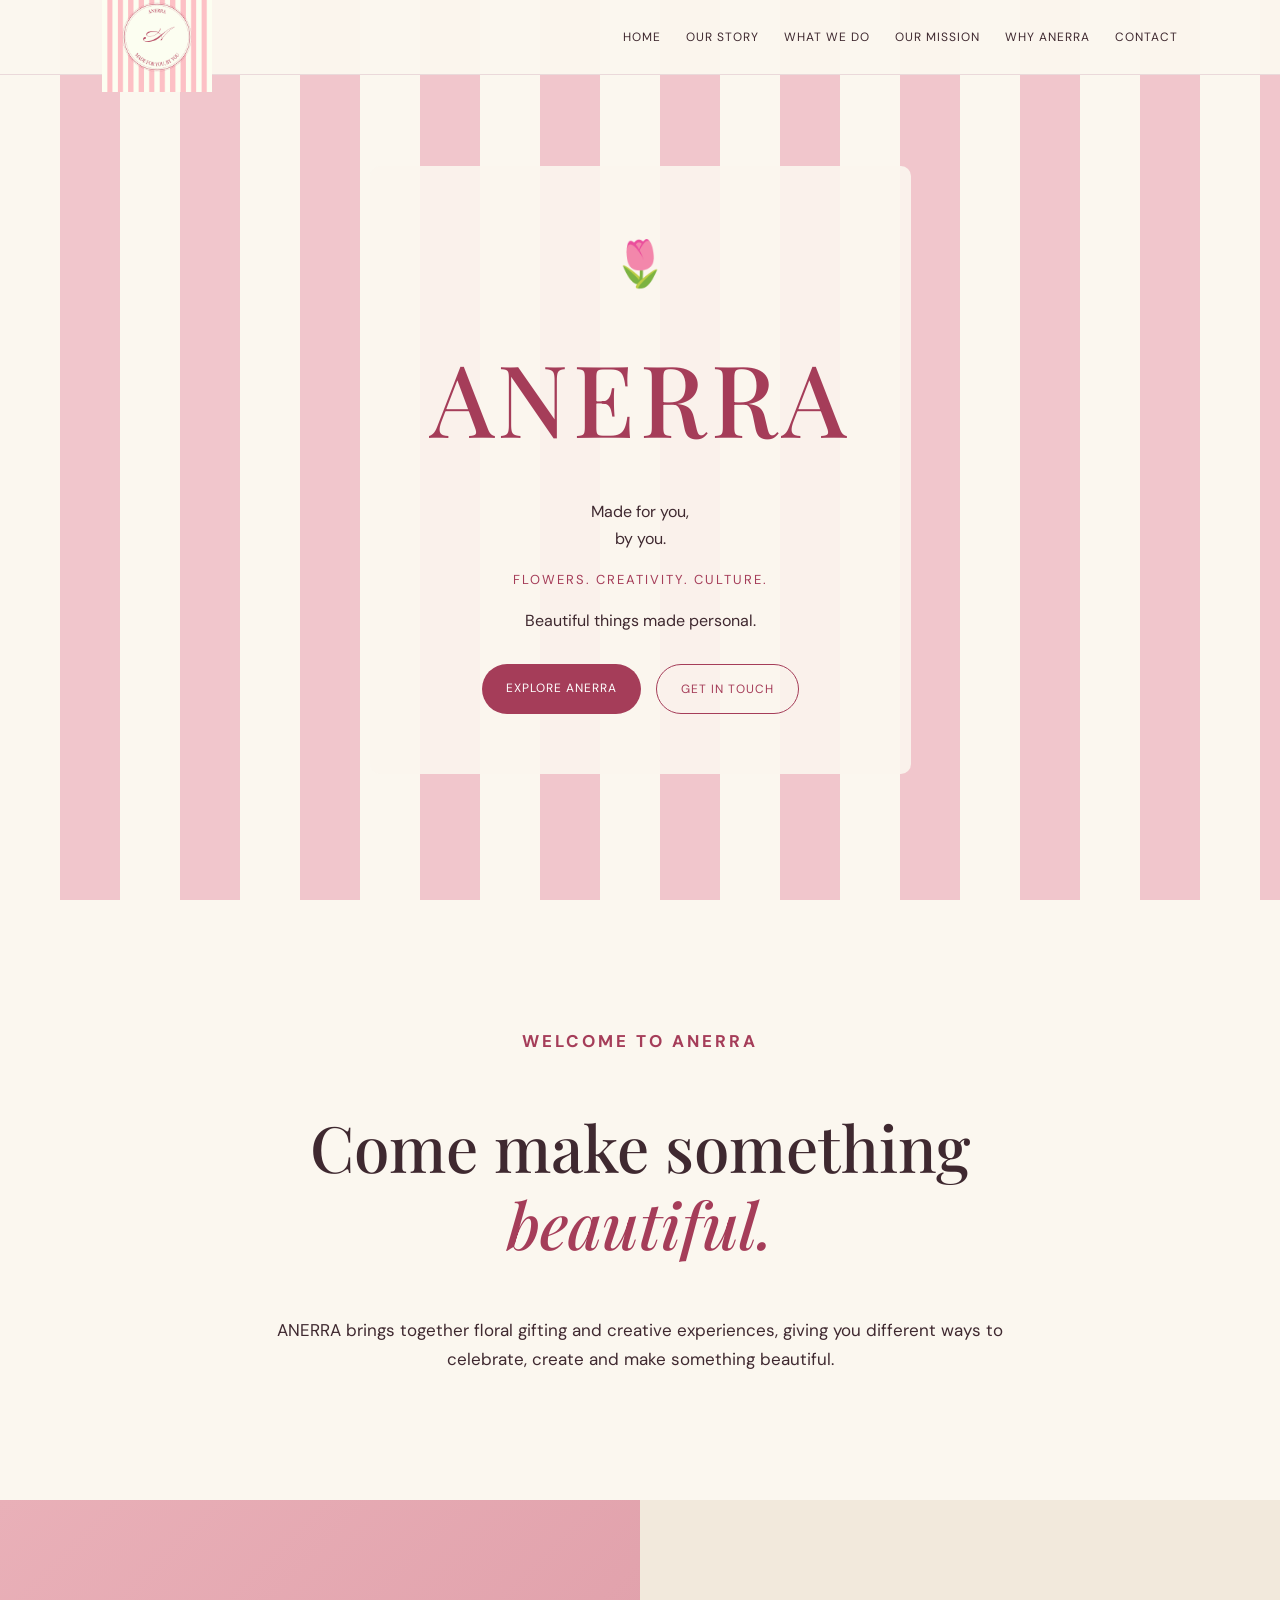
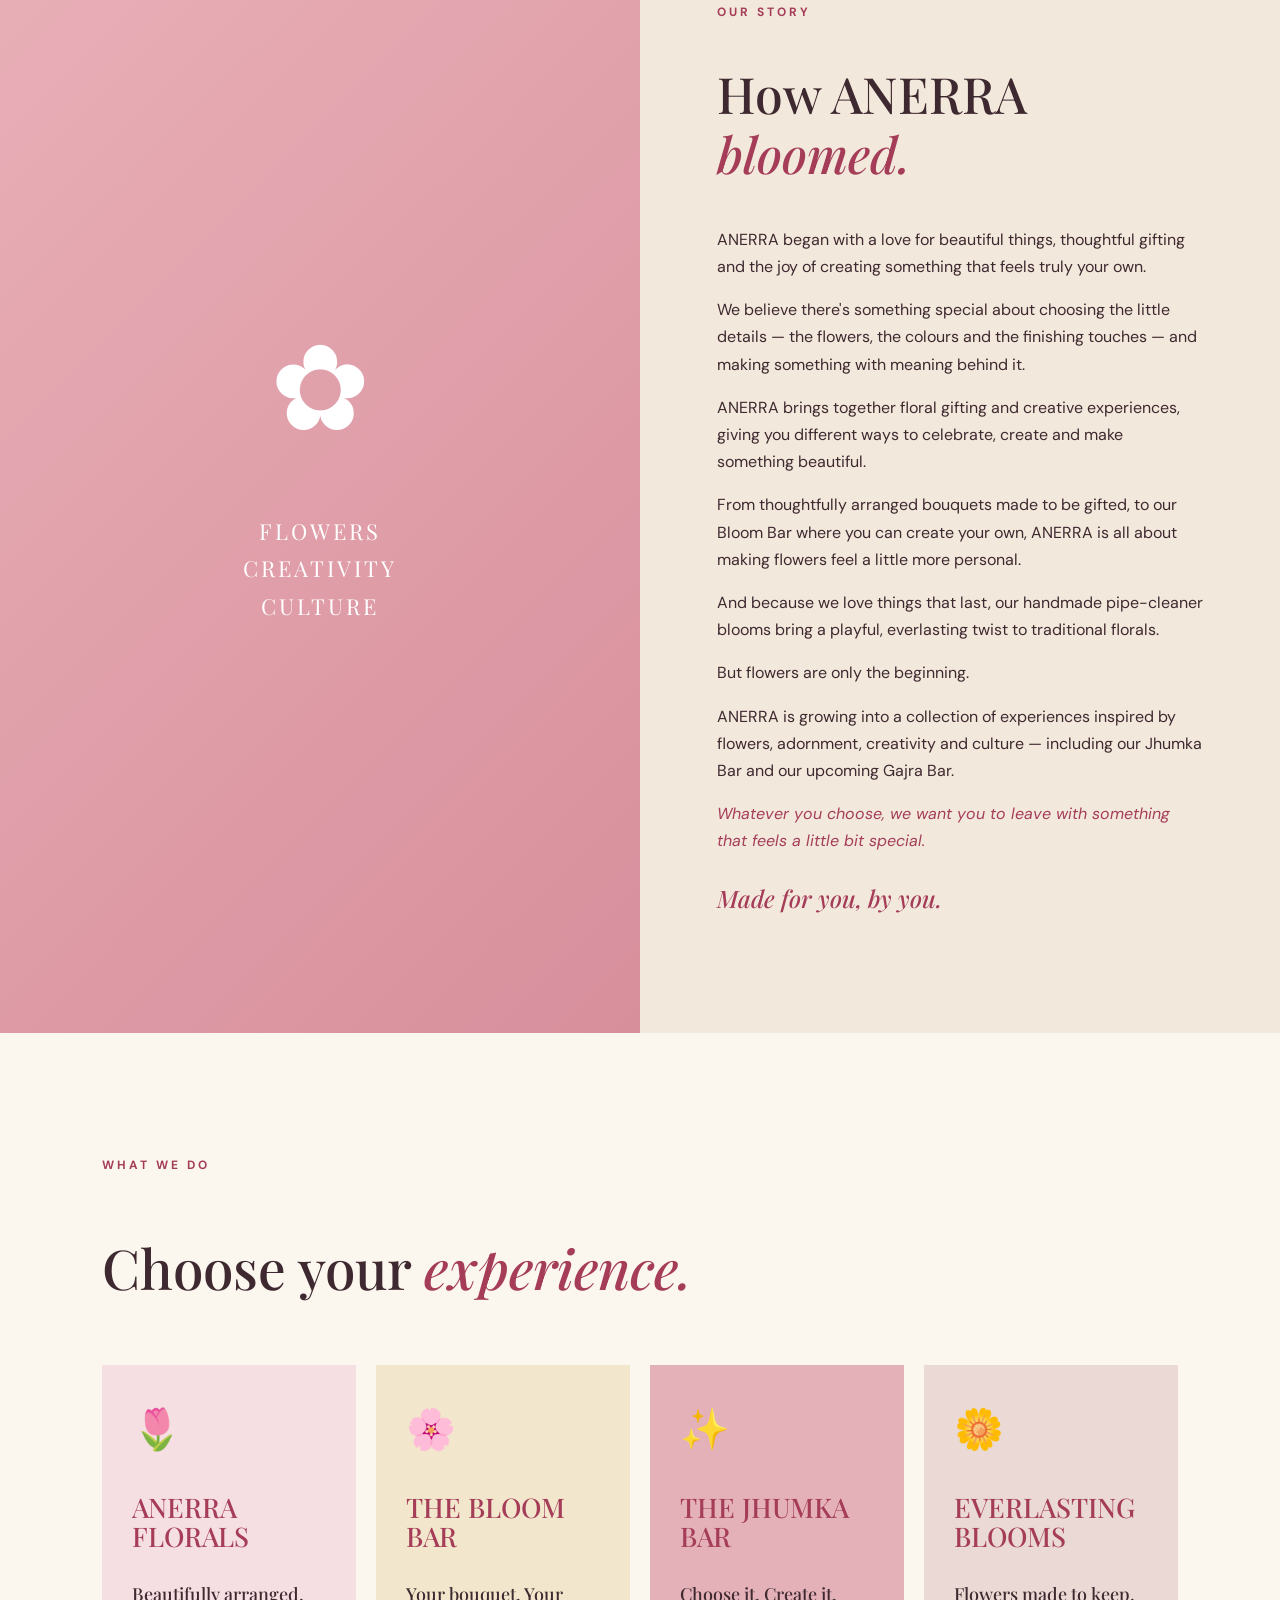
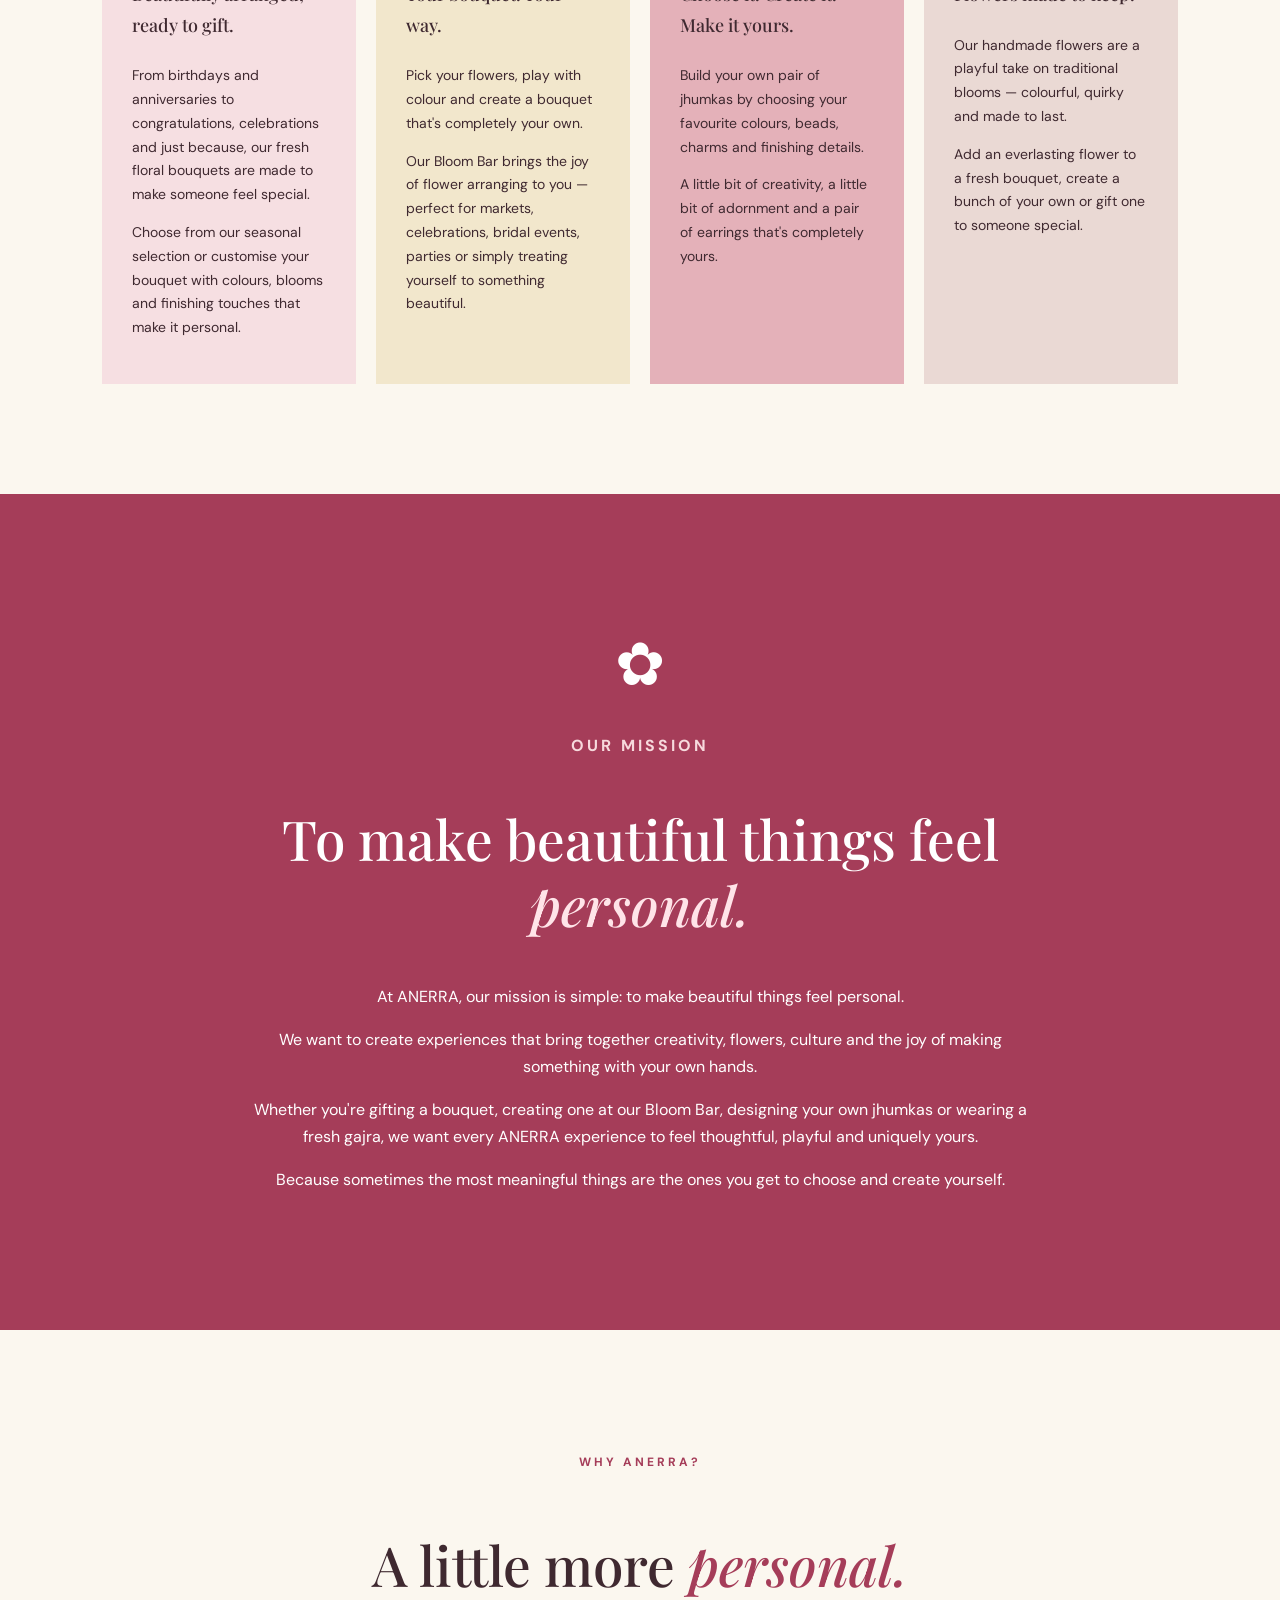
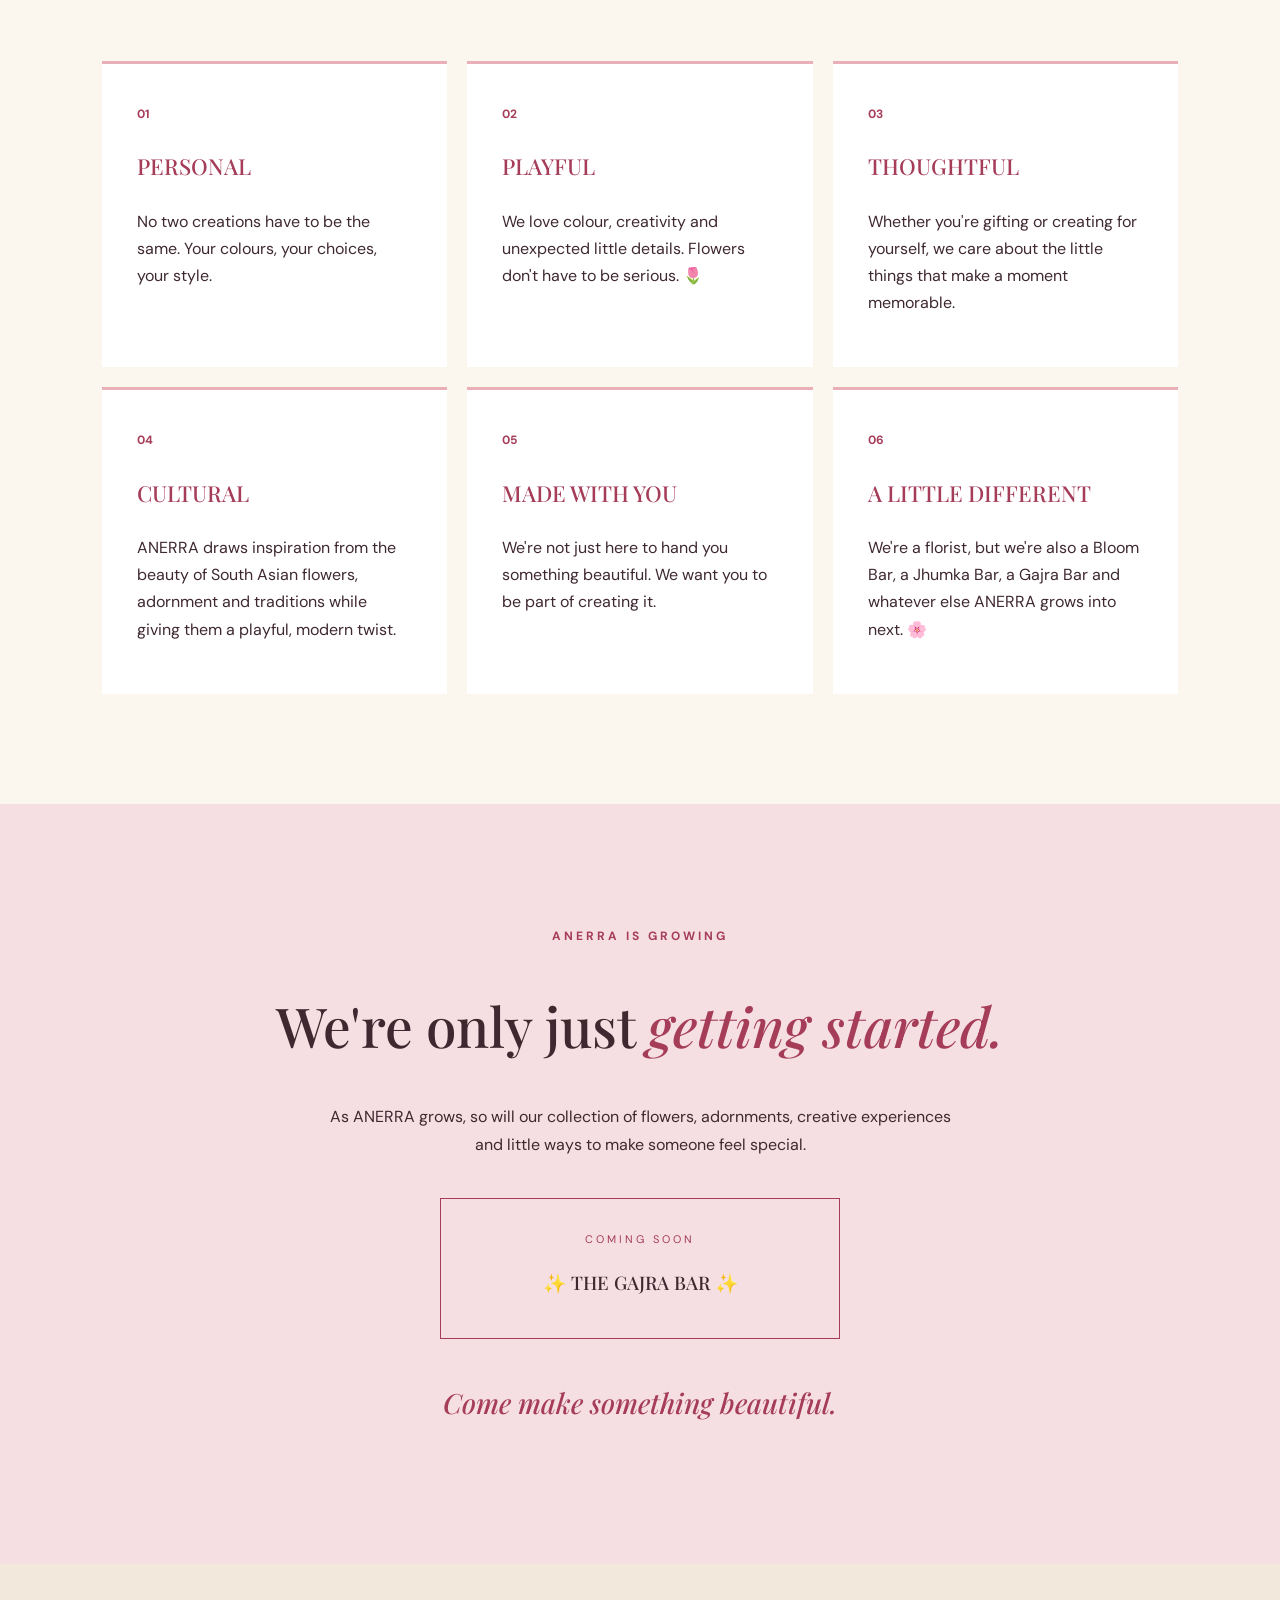
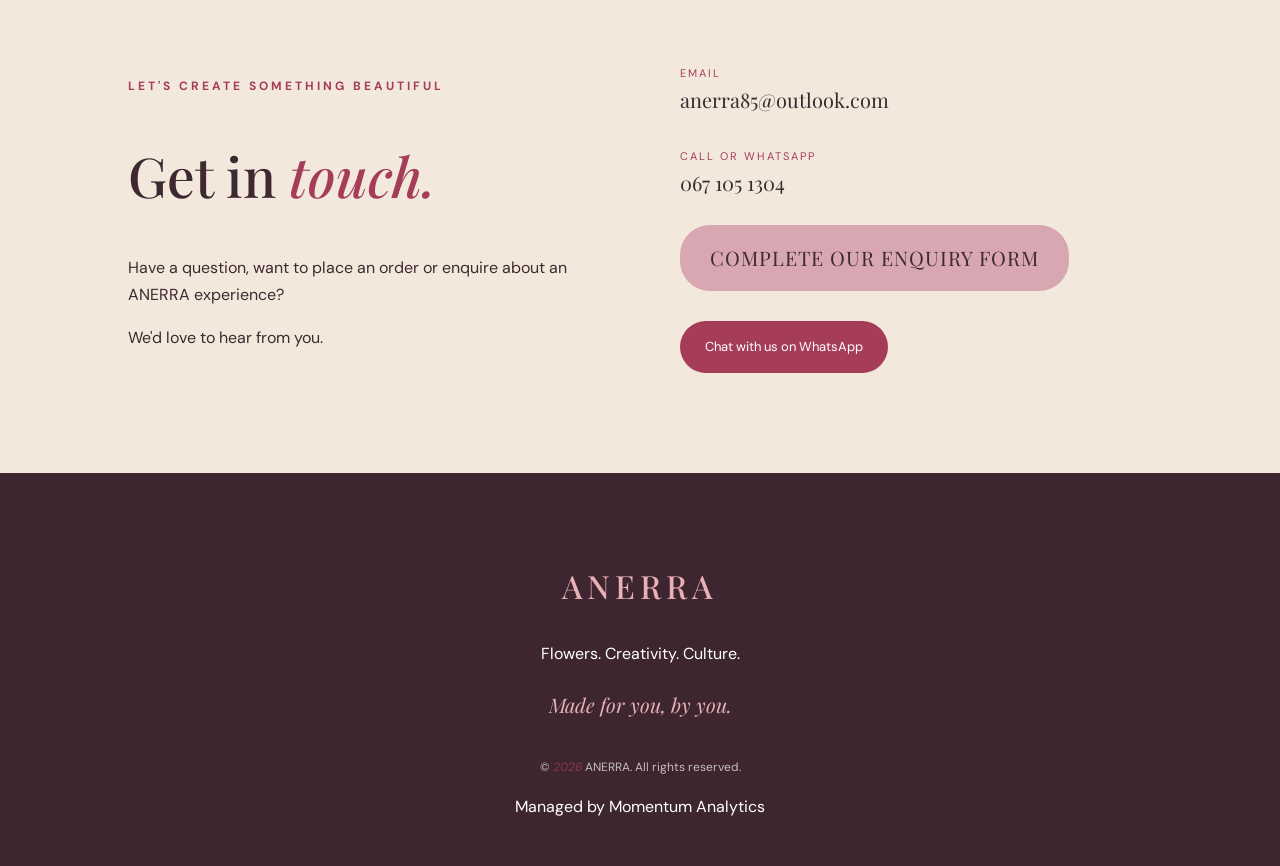
==== index.html @ 5280eb0b "Update contact numbers in index.html" ====
<!DOCTYPE html>
<html lang="en">
<head>
    
    <meta charset="UTF-8">
    <meta name="viewport" content="width=device-width, initial-scale=1.0">

    <meta name="description" content="ANERRA offers beautiful flowers, floral gifting, custom gifts and creative experiences. Made for you, by you.">

    <meta name="keywords" content="ANERRA, flowers, floral gifts, flower gifting, custom gifts, creative gifts, flowers South Africa">

    <meta name="author" content="ANERRA">

    <title>ANERRA | Flowers, Gifting & Beautiful Experiences</title>

    <meta property="og:title" content="ANERRA | Made for you, by you">
    <meta property="og:description" content="Flowers. Creativity. Culture. Beautiful things made personal.">
    <meta property="og:image" content="https://www.anerra.co.za/anerra-logo.jpg">
    <meta property="og:url" content="https://www.anerra.co.za">
    <meta property="og:type" content="website">
<link rel="canonical" href="https://www.anerra.co.za/">
    <link rel="stylesheet" href="style.css">
    
</head>

<body>

    <!-- NAVIGATION -->
    <header>
        <div class="logo">
    <img src="anerra-logo.jpg" alt="ANERRA Logo">
</div>

        <nav id="navMenu">
            <a href="#home">Home</a>
            <a href="#story">Our Story</a>
            <a href="#services">What We Do</a>
            <a href="#mission">Our Mission</a>
            <a href="#why">Why ANERRA</a>
            <a href="#contact">Contact</a>
        </nav>

        <button class="menu-button" onclick="toggleMenu()">☰</button>
    </header>


    <!-- HERO SECTION -->
    <section id="home" class="hero">

        <div class="hero-content">

            <div class="flower-icon">🌷</div>

            <h1>ANERRA</h1>
            <p>Made for you,<br>by you.</p>
            

            <p class="hero-text">
                Flowers. Creativity. Culture.
            </p>

            <p>
                Beautiful things made personal.
            </p>

            <div class="hero-buttons">
                <a href="#services" class="btn primary">
                    Explore ANERRA
                </a>

                <a href="#contact" class="btn secondary">
                    Get in Touch
                </a>
            </div>

        </div>

    </section>


    <!-- INTRO -->
    <section class="intro">

        <p class="section-title">
            WELCOME TO ANERRA
        </p>

        <h2>
            Come make something
            <span>beautiful.</span>
        </h2>

        <p>
            ANERRA brings together floral gifting and creative
            experiences, giving you different ways to celebrate,
            create and make something beautiful.
        </p>

    </section>


    <!-- OUR STORY -->
    <section id="story" class="story">

        <div class="story-left">

            <div class="big-flower">✿</div>

            <p>
                FLOWERS<br>
                CREATIVITY<br>
                CULTURE
            </p>

        </div>


        <div class="story-right">

            <p class="section-title">
                OUR STORY
            </p>

            <h2>
                How ANERRA
                <span>bloomed.</span>
            </h2>

            <p>
                ANERRA began with a love for beautiful things,
                thoughtful gifting and the joy of creating something
                that feels truly your own.
            </p>

            <p>
                We believe there's something special about choosing
                the little details — the flowers, the colours and
                the finishing touches — and making something with
                meaning behind it.
            </p>

            <p>
                ANERRA brings together floral gifting and creative
                experiences, giving you different ways to celebrate,
                create and make something beautiful.
            </p>

            <p>
                From thoughtfully arranged bouquets made to be gifted,
                to our Bloom Bar where you can create your own,
                ANERRA is all about making flowers feel a little
                more personal.
            </p>

            <p>
                And because we love things that last, our handmade
                pipe-cleaner blooms bring a playful, everlasting
                twist to traditional florals.
            </p>

            <p>
                But flowers are only the beginning.
            </p>

            <p>
                ANERRA is growing into a collection of experiences
                inspired by flowers, adornment, creativity and culture
                — including our Jhumka Bar and our upcoming Gajra Bar.
            </p>

            <p class="highlight">
                Whatever you choose, we want you to leave with
                something that feels a little bit special.
            </p>

            <h3>
                Made for you, by you.
            </h3>

        </div>

    </section>


    <!-- WHAT WE DO -->
    <section id="services" class="services">

        <p class="section-title">
            WHAT WE DO
        </p>

        <h2>
            Choose your
            <span>experience.</span>
        </h2>


        <div class="service-grid">


            <!-- ANERRA FLORALS -->
            <div class="service-card">

                <div class="service-icon">🌷</div>

                <h3>ANERRA FLORALS</h3>

                <h4>
                    Beautifully arranged,
                    ready to gift.
                </h4>

                <p>
                    From birthdays and anniversaries to congratulations,
                    celebrations and just because, our fresh floral
                    bouquets are made to make someone feel special.
                </p>

                <p>
                    Choose from our seasonal selection or customise
                    your bouquet with colours, blooms and finishing
                    touches that make it personal.
                </p>

            </div>


            <!-- BLOOM BAR -->
            <div class="service-card">

                <div class="service-icon">🌸</div>

                <h3>THE BLOOM BAR</h3>

                <h4>
                    Your bouquet.
                    Your way.
                </h4>

                <p>
                    Pick your flowers, play with colour and create
                    a bouquet that's completely your own.
                </p>

                <p>
                    Our Bloom Bar brings the joy of flower arranging
                    to you — perfect for markets, celebrations,
                    bridal events, parties or simply treating yourself
                    to something beautiful.
                </p>

            </div>


            <!-- JHUMKA BAR -->
            <div class="service-card">

                <div class="service-icon">✨</div>

                <h3>THE JHUMKA BAR</h3>

                <h4>
                    Choose it.
                    Create it.
                    Make it yours.
                </h4>

                <p>
                    Build your own pair of jhumkas by choosing your
                    favourite colours, beads, charms and finishing
                    details.
                </p>

                <p>
                    A little bit of creativity, a little bit of
                    adornment and a pair of earrings that's
                    completely yours.
                </p>

            </div>


            <!-- EVERLASTING BLOOMS -->
            <div class="service-card">

                <div class="service-icon">🌼</div>

                <h3>EVERLASTING BLOOMS</h3>

                <h4>
                    Flowers made to keep.
                </h4>

                <p>
                    Our handmade flowers are a playful take on
                    traditional blooms — colourful, quirky and
                    made to last.
                </p>

                <p>
                    Add an everlasting flower to a fresh bouquet,
                    create a bunch of your own or gift one to
                    someone special.
                </p>

            </div>

        </div>

    </section>


    <!-- MISSION -->
    <section id="mission" class="mission">

        <div class="mission-content">

            <div class="mission-flower">✿</div>

            <p class="section-title light">
                OUR MISSION
            </p>

            <h2>
                To make beautiful things
                feel <span>personal.</span>
            </h2>

            <p>
                At ANERRA, our mission is simple:
                to make beautiful things feel personal.
            </p>

            <p>
                We want to create experiences that bring together
                creativity, flowers, culture and the joy of making
                something with your own hands.
            </p>

            <p>
                Whether you're gifting a bouquet, creating one at
                our Bloom Bar, designing your own jhumkas or wearing
                a fresh gajra, we want every ANERRA experience to
                feel thoughtful, playful and uniquely yours.
            </p>

            <p>
                Because sometimes the most meaningful things are the
                ones you get to choose and create yourself.
            </p>

        </div>

    </section>


    <!-- WHY ANERRA -->
    <section id="why" class="why">

        <p class="section-title">
            WHY ANERRA?
        </p>

        <h2>
            A little more
            <span>personal.</span>
        </h2>


        <div class="why-grid">


            <div class="why-card">

                <span>01</span>

                <h3>PERSONAL</h3>

                <p>
                    No two creations have to be the same.
                    Your colours, your choices, your style.
                </p>

            </div>


            <div class="why-card">

                <span>02</span>

                <h3>PLAYFUL</h3>

                <p>
                    We love colour, creativity and unexpected
                    little details. Flowers don't have to
                    be serious. 🌷
                </p>

            </div>


            <div class="why-card">

                <span>03</span>

                <h3>THOUGHTFUL</h3>

                <p>
                    Whether you're gifting or creating for yourself,
                    we care about the little things that make a
                    moment memorable.
                </p>

            </div>


            <div class="why-card">

                <span>04</span>

                <h3>CULTURAL</h3>

                <p>
                    ANERRA draws inspiration from the beauty of
                    South Asian flowers, adornment and traditions
                    while giving them a playful, modern twist.
                </p>

            </div>


            <div class="why-card">

                <span>05</span>

                <h3>MADE WITH YOU</h3>

                <p>
                    We're not just here to hand you something
                    beautiful. We want you to be part of creating it.
                </p>

            </div>


            <div class="why-card">

                <span>06</span>

                <h3>A LITTLE DIFFERENT</h3>

                <p>
                    We're a florist, but we're also a Bloom Bar,
                    a Jhumka Bar, a Gajra Bar and whatever else
                    ANERRA grows into next. 🌸
                </p>

            </div>

        </div>

    </section>


    <!-- ANERRA IS GROWING -->
    <section class="growing">

        <p class="section-title">
            ANERRA IS GROWING
        </p>

        <h2>
            We're only just
            <span>getting started.</span>
        </h2>

        <p>
            As ANERRA grows, so will our collection of flowers,
            adornments, creative experiences and little ways to
            make someone feel special.
        </p>

        <div class="coming-soon">

            <p>COMING SOON</p>

            <h3>
                ✨ THE GAJRA BAR ✨
            </h3>

        </div>

        <h3 class="make-beautiful">
            Come make something beautiful.
        </h3>

    </section>


    <!-- CONTACT -->
    <section id="contact" class="contact">

        <div class="contact-left">

            <p class="section-title">
                LET'S CREATE SOMETHING BEAUTIFUL
            </p>

            <h2>
                Get in
                <span>touch.</span>
            </h2>

            <p>
                Have a question, want to place an order or enquire
                about an ANERRA experience?
            </p>

            <p>
                We'd love to hear from you.
            </p>

        </div>


        <div class="contact-right">

            <div class="contact-item">

                <small>EMAIL</small>

                <a href="mailto:anerra85@outlook.com">
                    anerra85@outlook.com
                </a>

            </div>


            <div class="contact-item">

                <small>CALL OR WHATSAPP</small>

                <a href="tel:+27671051304">
                    067 105 1304
                </a>
<div class="contact-form">
    <a 
    href="https://forms.cloud.microsoft/Pages/ResponsePage.aspx?id=DQSIkWdsW0yxEjajBLZtrQAAAAAAAAAAAAMAAbWngcNUODVRSzFQTEZISlQ4MjRUTUg4UUhLSzVNRi4u"
    class="form-btn"
    target="_blank">
    COMPLETE OUR ENQUIRY FORM
</a>
</div>
            </div>


            <a
                href="https://wa.me/27671051304?text=Hello%20ANERRA%2C%20I%20would%20like%20to%20enquire."
                class="whatsapp-btn"
                target="_blank">

                Chat with us on WhatsApp

            </a>

        </div>

    </section>


    <!-- FOOTER -->
    <footer>

        <h2>ANERRA</h2>

        <p>
            Flowers. Creativity. Culture.
        </p>

        <p class="footer-slogan">
            Made for you, by you.
        </p>

        <p class="copyright">
            © <span id="year"></span> ANERRA.
            All rights reserved.
        </p>
        <p class="managed-by">Managed by Momentum Analytics</p>

    </footer>


    <script src="script.js"></script>

</body>
</html>
---- style.css ----
@import url('https://fonts.googleapis.com/css2?family=DM+Sans:wght@400;500;600&family=Playfair+Display:ital,wght@0,500;0,600;1,500;1,600&display=swap');


/* =========================
   COLOURS
========================= */

:root {
    --cream: #fbf7ef;
    --cream-dark: #f2e9dc;
    --pink: #e9b0b8;
    --pink-light: #f6dfe2;
    --rose: #a53d59;
    --rose-dark: #76263d;
    --text: #3f2930;
    --white: #ffffff;
}


/* =========================
   GENERAL
========================= */

* {
    box-sizing: border-box;
}

html {
    scroll-behavior: smooth;
}

body {
    margin: 0;
    font-family: "DM Sans", sans-serif;
    background: var(--cream);
    color: var(--text);
    line-height: 1.7;
}

h1,
h2,
h3,
h4 {
    font-family: "Playfair Display", serif;
    font-weight: 500;
}

span {
    color: var(--rose);
    font-style: italic;
}

.section-title {
    color: var(--rose);
    font-size: 12px;
    font-weight: bold;
    letter-spacing: 3px;
}

.light {
    color: #f7dadd;
}


/* =========================
   HEADER
========================= */

header {
    position: fixed;
    top: 0;
    width: 100%;
    height: 75px;

    background: rgba(251, 247, 239, 0.96);

    display: flex;
    align-items: center;
    justify-content: space-between;

    padding: 0 8%;

    z-index: 1000;

    border-bottom: 1px solid #ead9da;
}

.logo {
    font-family: "Playfair Display", serif;

    font-size: 24px;

    letter-spacing: 4px;

    color: var(--rose);
}

nav {
    display: flex;
    gap: 25px;
}

nav a {
    text-decoration: none;

    color: var(--text);

    font-size: 12px;

    text-transform: uppercase;

    letter-spacing: 1px;
}

nav a:hover {
    color: var(--rose);
}

.menu-button {
    display: none;

    background: none;

    border: none;

    font-size: 26px;

    color: var(--rose);

    cursor: pointer;
}


/* =========================
   HERO
========================= */

.hero {

    min-height: 100vh;

    display: flex;

    align-items: center;

    justify-content: center;

    text-align: center;

    padding: 120px 20px 80px;

    background:

    repeating-linear-gradient(
        90deg,
        #fbf7ef 0px,
        #fbf7ef 60px,
        #f1c6cc 60px,
        #f1c6cc 120px
    );
}

.hero-content {

    background: rgba(251, 247, 239, 0.9);

    padding: 60px;

    max-width: 750px;

    border-radius: 10px;
}

.flower-icon {
    font-size: 45px;
}

.hero h1 {

    font-size: clamp(50px, 8vw, 100px);

    margin: 10px 0;

    letter-spacing: 5px;

    color: var(--rose);
}

.hero h2 {

    font-size: clamp(35px, 5vw, 65px);

    margin: 10px 0;
}

.hero-text {

    color: var(--rose);

    letter-spacing: 2px;

    font-size: 13px;

    text-transform: uppercase;
}

.hero-buttons {

    margin-top: 30px;

    display: flex;

    gap: 15px;

    justify-content: center;

    flex-wrap: wrap;
}


/* =========================
   BUTTONS
========================= */

.btn {

    padding: 14px 24px;

    border-radius: 30px;

    text-decoration: none;

    font-size: 12px;

    text-transform: uppercase;

    letter-spacing: 1px;

    transition: 0.3s;
}

.primary {

    background: var(--rose);

    color: white;
}

.primary:hover {

    background: var(--rose-dark);

    transform: translateY(-3px);
}

.secondary {

    border: 1px solid var(--rose);

    color: var(--rose);
}


/* =========================
   INTRO
========================= */

.intro {

    max-width: 850px;

    margin: auto;

    padding: 110px 25px;

    text-align: center;
}

.intro h2 {

    font-size: clamp(35px, 5vw, 65px);

    line-height: 1.2;
}

.intro p {

    font-size: 17px;
}


/* =========================
   STORY
========================= */

.story {

    display: grid;

    grid-template-columns: 1fr 1fr;

    background: var(--cream-dark);
}

.story-left {

    background:

    linear-gradient(
        135deg,
        var(--pink),
        #d78f9c
    );

    min-height: 600px;

    display: flex;

    flex-direction: column;

    align-items: center;

    justify-content: center;

    color: white;

    text-align: center;
}

.big-flower {

    font-size: 120px;
}

.story-left p {

    font-family: "Playfair Display";

    font-size: 22px;

    letter-spacing: 3px;
}

.story-right {

    padding: 90px 12%;
}

.story-right h2 {

    font-size: 50px;

    line-height: 1.2;
}

.story-right h3 {

    color: var(--rose);

    font-style: italic;

    font-size: 24px;
}

.highlight {

    font-style: italic;

    color: var(--rose);
}


/* =========================
   SERVICES
========================= */

.services {

    padding: 110px 8%;
}

.services > h2 {

    font-size: 55px;

    margin-bottom: 50px;
}

.service-grid {

    display: grid;

    grid-template-columns: repeat(4, 1fr);

    gap: 20px;
}

.service-card {

    padding: 30px;

    min-height: 430px;

    background: var(--pink-light);

    transition: 0.3s;
}

.service-card:nth-child(2) {

    background: #f2e7cc;
}

.service-card:nth-child(3) {

    background: #e4b1b9;
}

.service-card:nth-child(4) {

    background: #ead9d4;
}

.service-card:hover {

    transform: translateY(-8px);
}

.service-icon {

    font-size: 40px;

    margin-bottom: 30px;
}

.service-card h3 {

    font-size: 27px;

    color: var(--rose);

    line-height: 1.1;
}

.service-card h4 {

    font-size: 18px;
}

.service-card p {

    font-size: 14px;
}


/* =========================
   MISSION
========================= */

.mission {

    background: var(--rose);

    color: white;

    padding: 120px 20px;

    text-align: center;
}

.mission-content {

    max-width: 800px;

    margin: auto;
}

.mission-flower {

    font-size: 60px;
}

.mission h2 {

    font-size: 55px;

    line-height: 1.2;
}

.mission h2 span {

    color: #ffe4e8;
}

.mission p {

    font-size: 16px;
}


/* =========================
   WHY ANERRA
========================= */

.why {

    padding: 110px 8%;

    text-align: center;
}

.why > h2 {

    font-size: 55px;
}

.why-grid {

    margin-top: 50px;

    display: grid;

    grid-template-columns: repeat(3, 1fr);

    gap: 20px;
}

.why-card {

    background: white;

    padding: 35px;

    text-align: left;

    min-height: 230px;

    border-top: 3px solid var(--pink);
}

.why-card span {

    font-size: 12px;

    font-style: normal;

    font-weight: bold;
}

.why-card h3 {

    color: var(--rose);

    font-size: 22px;
}


/* =========================
   GROWING
========================= */

.growing {

    padding: 110px 20px;

    text-align: center;

    background: var(--pink-light);
}

.growing h2 {

    font-size: 55px;

    line-height: 1.2;
}

.growing > p:not(.section-title) {

    max-width: 650px;

    margin: auto;
}

.coming-soon {

    margin: 40px auto;

    padding: 20px;

    max-width: 400px;

    border: 1px solid var(--rose);
}

.coming-soon p {

    color: var(--rose);

    font-size: 11px;

    letter-spacing: 3px;
}

.make-beautiful {

    font-size: 28px;

    color: var(--rose);

    font-style: italic;
}


/* =========================
   CONTACT
========================= */

.contact {

    display: grid;

    grid-template-columns: 1fr 1fr;

    gap: 80px;

    padding: 100px 10%;

    background: var(--cream-dark);
}

.contact h2 {

    font-size: 55px;

    line-height: 1.2;
}

.contact-right {

    display: flex;

    flex-direction: column;

    justify-content: center;

    gap: 30px;
}

.contact-item small {

    display: block;

    color: var(--rose);

    font-size: 11px;

    letter-spacing: 2px;
}

.contact-item a {

    color: var(--text);

    font-family: "Playfair Display";

    font-size: 20px;

    text-decoration: none;
}

.whatsapp-btn {

    display: inline-block;

    width: fit-content;

    background: var(--rose);

    color: white;

    padding: 15px 25px;

    text-decoration: none;

    border-radius: 30px;

    font-size: 13px;
}


/* =========================
   FOOTER
========================= */

footer {

    background: #3e2630;

    color: white;

    text-align: center;

    padding: 60px 20px 30px;
}

footer h2 {

    color: var(--pink);

    letter-spacing: 5px;

    font-size: 32px;
}

.footer-slogan {

    font-family: "Playfair Display";

    font-size: 20px;

    font-style: italic;

    color: var(--pink);
}

.copyright {

    margin-top: 35px;

    font-size: 12px;

    opacity: 0.7;
}


/* =========================
   MOBILE
========================= */

@media (max-width: 900px) {

    .service-grid {

        grid-template-columns: repeat(2, 1fr);
    }

    .why-grid {

        grid-template-columns: repeat(2, 1fr);
    }

    .story {

        grid-template-columns: 1fr;
    }

    .contact {

        grid-template-columns: 1fr;
    }

}


@media (max-width: 650px) {

    header {

        padding: 0 6%;
    }

    .menu-button {

        display: block;
    }

    nav {

        display: none;

        position: absolute;

        top: 75px;

        left: 0;

        width: 100%;

        background: var(--cream);

        flex-direction: column;

        padding: 25px;

        border-bottom: 1px solid var(--pink);
    }

    nav.active {

        display: flex;
    }

    .hero-content {

        padding: 40px 20px;
    }

    .story-right {

        padding: 60px 8%;
    }

    .story-right h2 {

        font-size: 40px;
    }

    .services > h2,
    .why > h2,
    .mission h2,
    .growing h2,
    .contact h2 {

        font-size: 40px;
    }

    .service-grid {

        grid-template-columns: 1fr;
    }

    .why-grid {

        grid-template-columns: 1fr;
    }

}
.logo {
    display: flex;
    align-items: center;
}

.logo img {
    width: 110px;
    height: 110px;
    object-fit: contain;
    display: block;
}

.form-btn {
    display: inline-block;
    background: #D8A7B1;
    color: white;
    padding: 16px 30px;
    border-radius: 30px;
    text-decoration: none;
    font-size: 13px;
    letter-spacing: 1px;
    margin-top: 25px;
    transition: 0.3s;
}

.form-btn:hover {
    opacity: 0.85;
    transform: translateY(-2px);
}
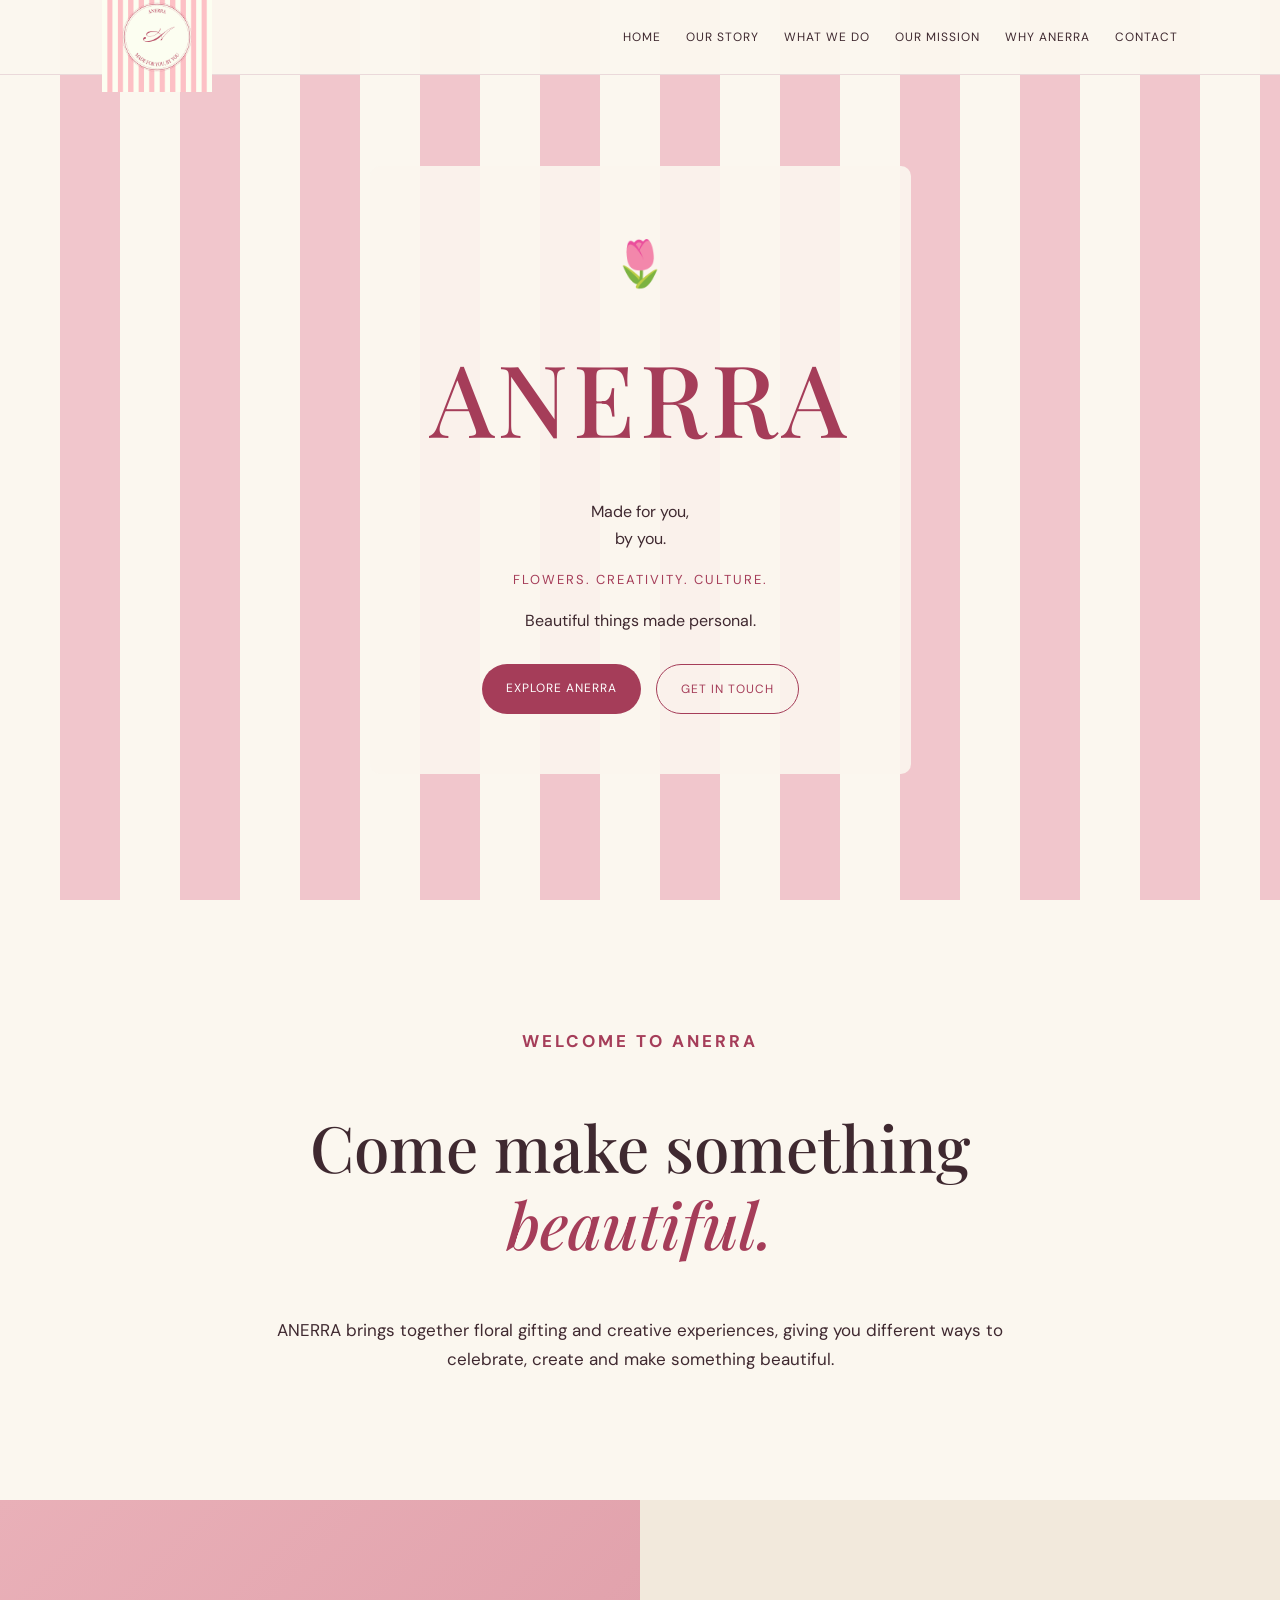
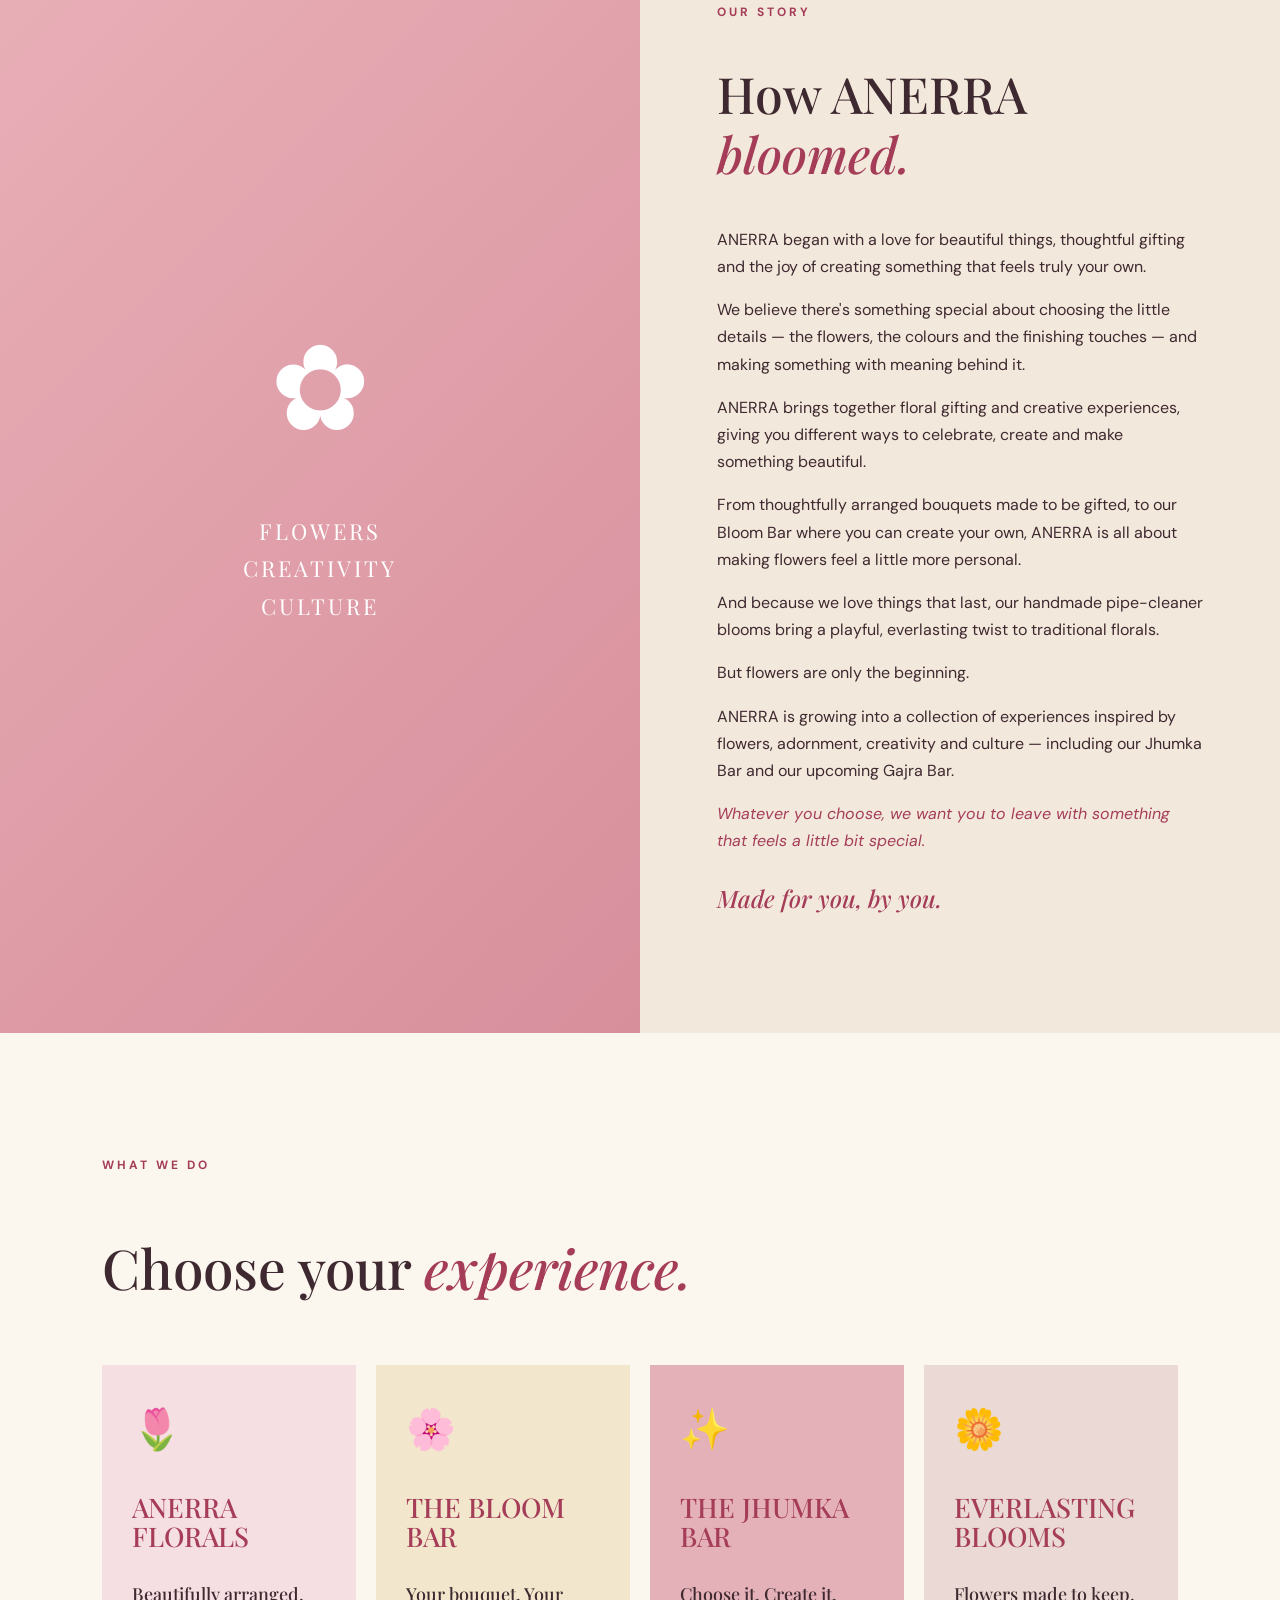
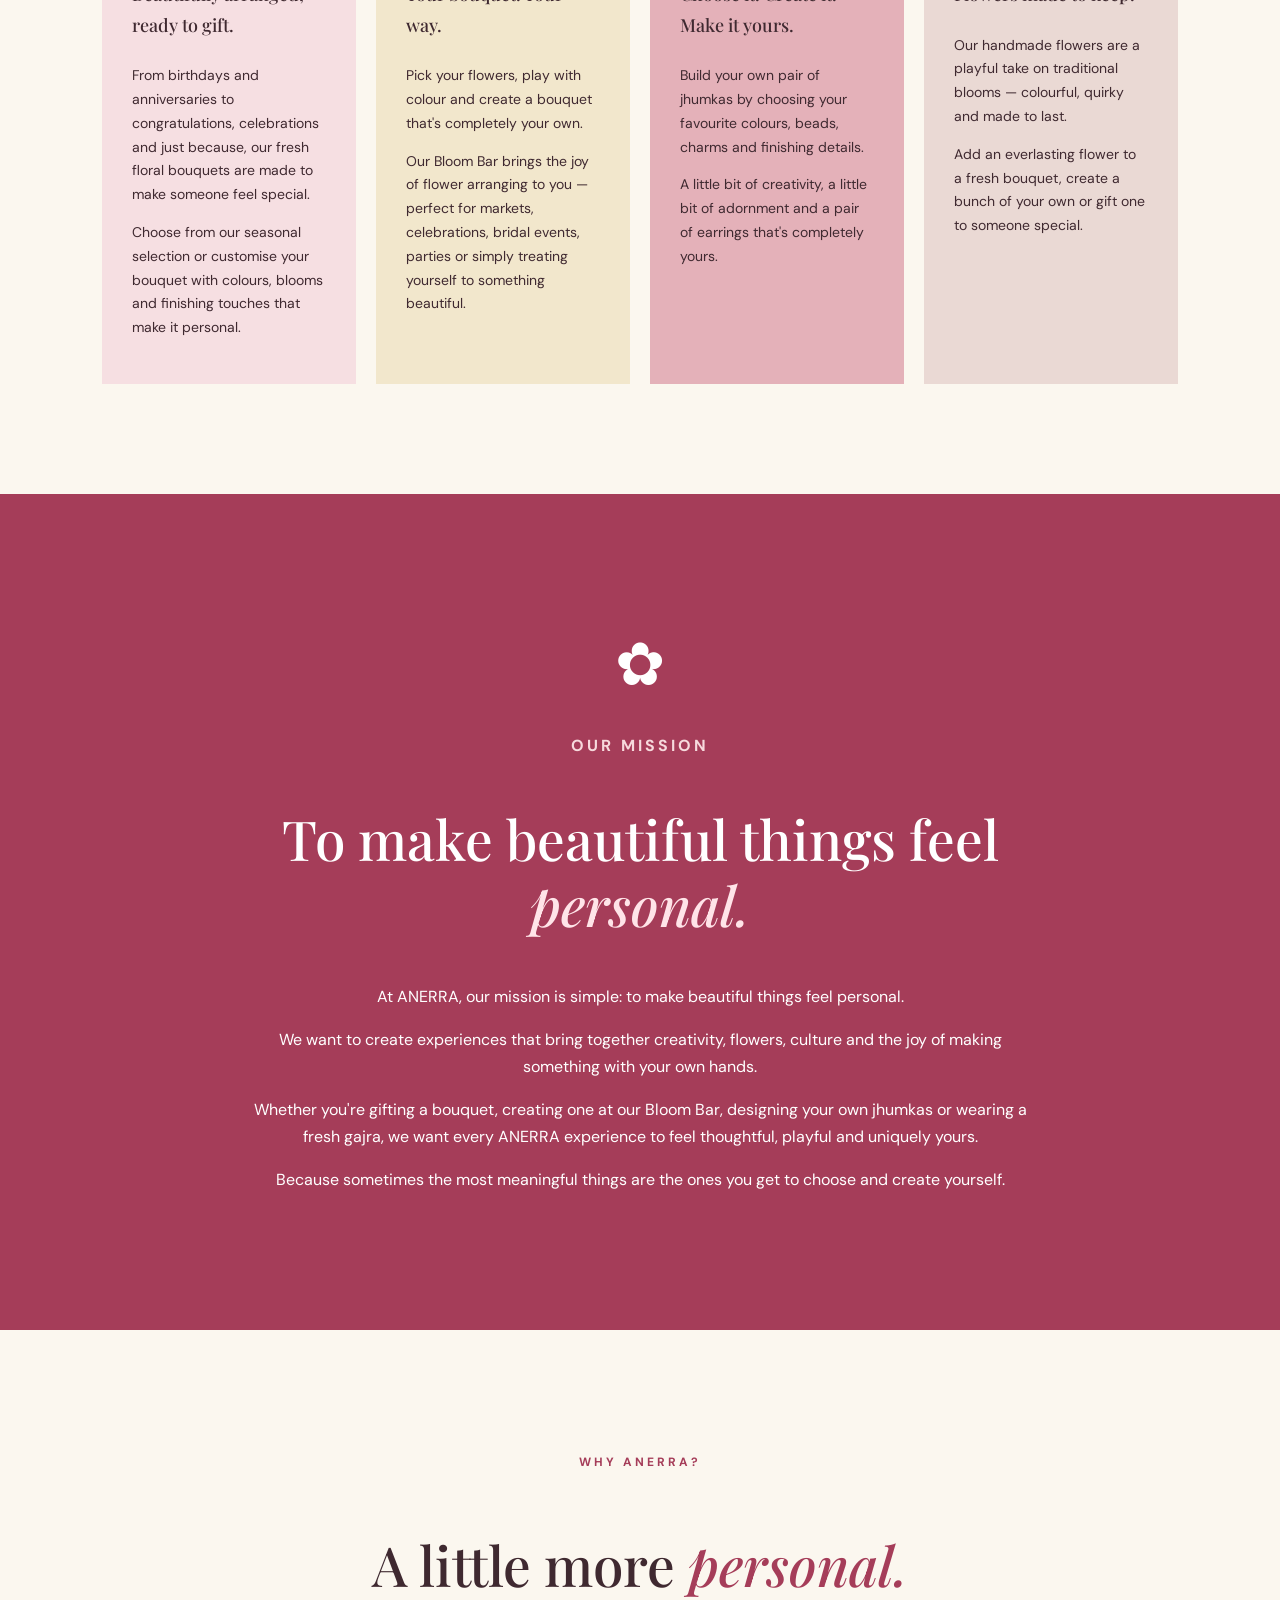
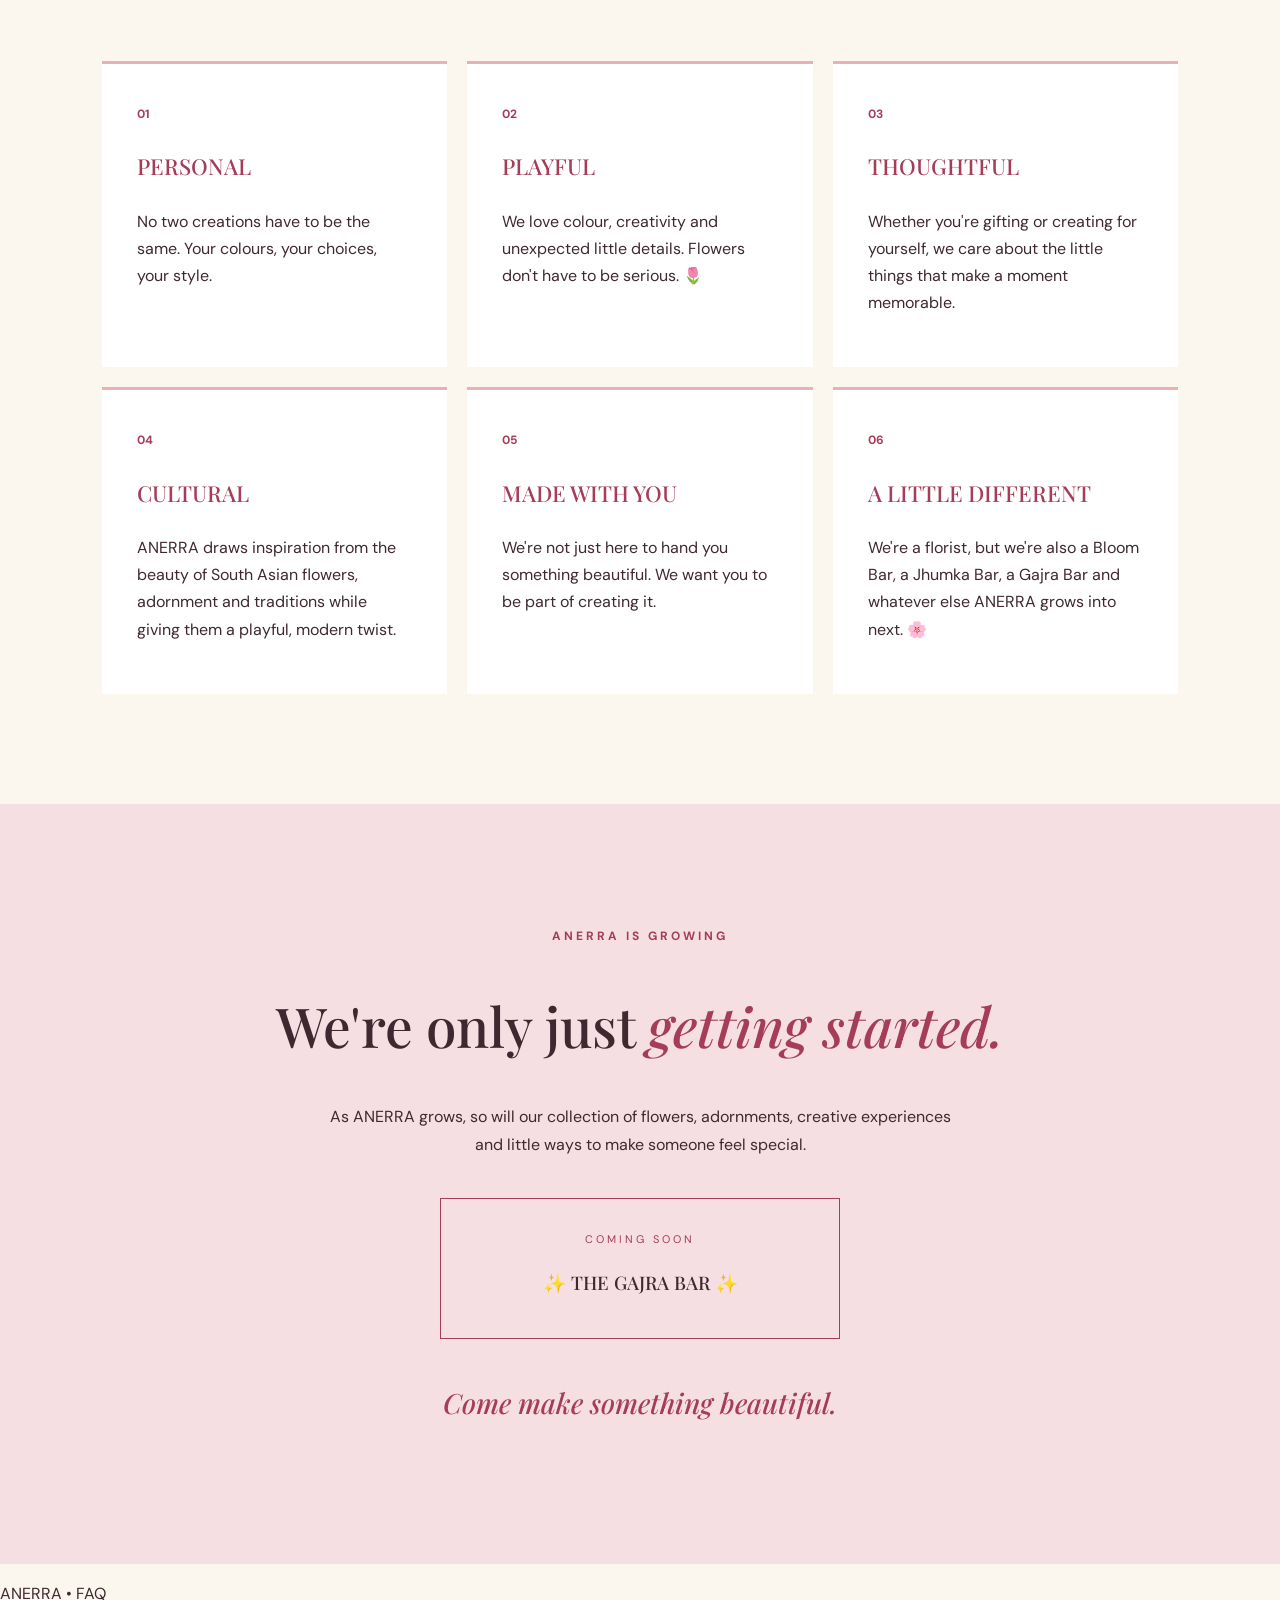
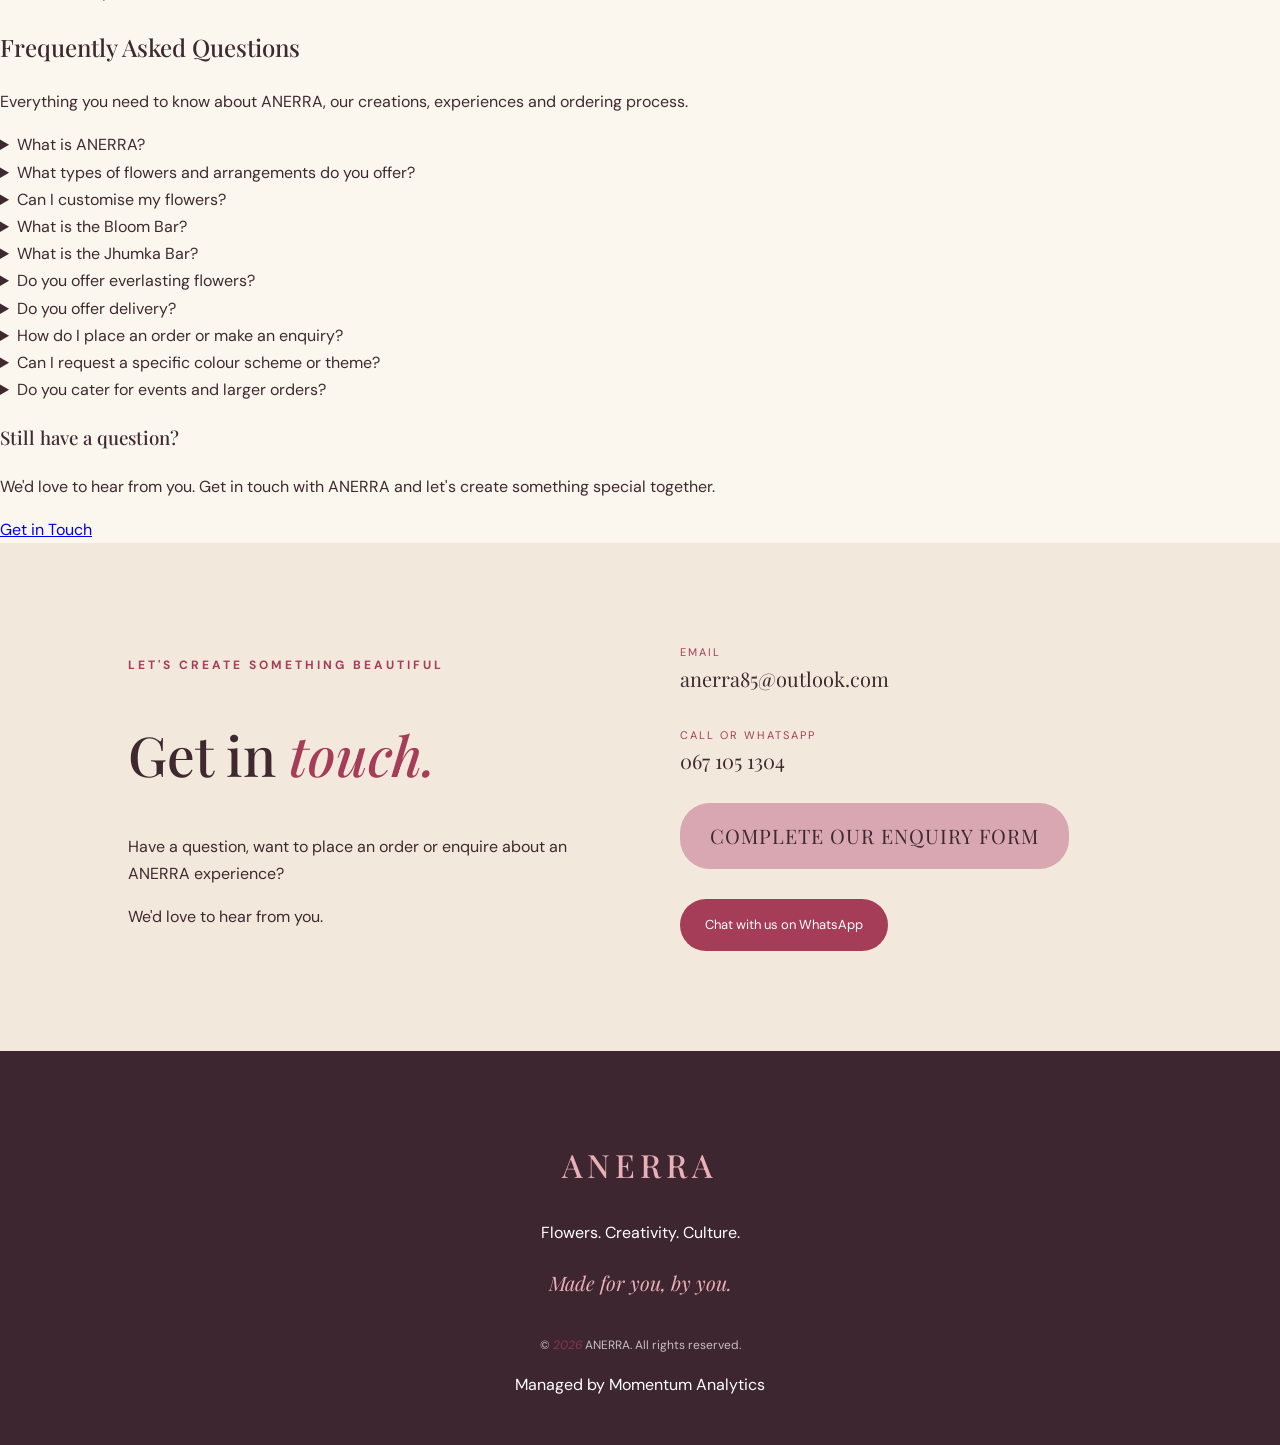
==== commit 3223252c: "Add FAQ section to index.html" ====
--- a/index.html
+++ b/index.html
@@ -496,7 +496,140 @@
 
     </section>
 
-
+    <!-- FAQ SECTION START --> 
+    <section class="anerra-faq" id="faq">
+  <div class="faq-container">
+
+    <div class="faq-heading">
+      <p class="faq-eyebrow">ANERRA • FAQ</p>
+      <h2>Frequently Asked Questions</h2>
+      <p>
+        Everything you need to know about ANERRA, our creations,
+        experiences and ordering process.
+      </p>
+    </div>
+
+    <div class="faq-list">
+
+      <details class="faq-item">
+        <summary>What is ANERRA?</summary>
+        <div class="faq-answer">
+          <p>
+            ANERRA is a creative floral brand offering personalised floral
+            arrangements, floral experiences and culturally inspired creations
+            designed to make special moments memorable.
+          </p>
+        </div>
+      </details>
+
+      <details class="faq-item">
+        <summary>What types of flowers and arrangements do you offer?</summary>
+        <div class="faq-answer">
+          <p>
+            We offer a range of fresh and everlasting floral arrangements,
+            with designs that can be personalised to suit your occasion,
+            style and preferences.
+          </p>
+        </div>
+      </details>
+
+      <details class="faq-item">
+        <summary>Can I customise my flowers?</summary>
+        <div class="faq-answer">
+          <p>
+            Yes. ANERRA is all about personalisation. You can discuss your
+            preferred colours, flowers, style, size and overall look with us.
+          </p>
+        </div>
+      </details>
+
+      <details class="faq-item">
+        <summary>What is the Bloom Bar?</summary>
+        <div class="faq-answer">
+          <p>
+            The Bloom Bar is a creative floral experience where you can have
+            fun designing and creating your own floral arrangement.
+          </p>
+        </div>
+      </details>
+
+      <details class="faq-item">
+        <summary>What is the Jhumka Bar?</summary>
+        <div class="faq-answer">
+          <p>
+            The Jhumka Bar is a creative experience inspired by traditional
+            South Asian jewellery, allowing you to explore and personalise
+            jhumka designs.
+          </p>
+        </div>
+      </details>
+
+      <details class="faq-item">
+        <summary>Do you offer everlasting flowers?</summary>
+        <div class="faq-answer">
+          <p>
+            Yes. Our Everlasting Blooms are designed to provide a longer-lasting
+            alternative to fresh flowers, making them ideal as keepsakes or
+            meaningful gifts.
+          </p>
+        </div>
+      </details>
+
+      <details class="faq-item">
+        <summary>Do you offer delivery?</summary>
+        <div class="faq-answer">
+          <p>
+            Delivery options depend on your location and the type of order.
+            Please contact us with your requirements so we can confirm
+            availability.
+          </p>
+        </div>
+      </details>
+
+      <details class="faq-item">
+        <summary>How do I place an order or make an enquiry?</summary>
+        <div class="faq-answer">
+          <p>
+            Simply contact ANERRA through the enquiry form, WhatsApp or the
+            contact details provided on our website. Tell us what you're
+            looking for and we'll assist you from there.
+          </p>
+        </div>
+      </details>
+
+      <details class="faq-item">
+        <summary>Can I request a specific colour scheme or theme?</summary>
+        <div class="faq-answer">
+          <p>
+            Yes. Let us know your preferred colours, theme or inspiration,
+            and we'll do our best to create something that reflects your vision.
+          </p>
+        </div>
+      </details>
+
+      <details class="faq-item">
+        <summary>Do you cater for events and larger orders?</summary>
+        <div class="faq-answer">
+          <p>
+            Yes. If you're planning an event or require multiple arrangements,
+            contact us with the details and we'll discuss your requirements.
+          </p>
+        </div>
+      </details>
+
+    </div>
+
+    <div class="faq-contact">
+      <h3>Still have a question?</h3>
+      <p>
+        We'd love to hear from you. Get in touch with ANERRA and
+        let's create something special together.
+      </p>
+      <a href="#contact" class="faq-button">Get in Touch</a>
+    </div>
+
+  </div>
+</section>
     <!-- CONTACT -->
     <section id="contact" class="contact">
 
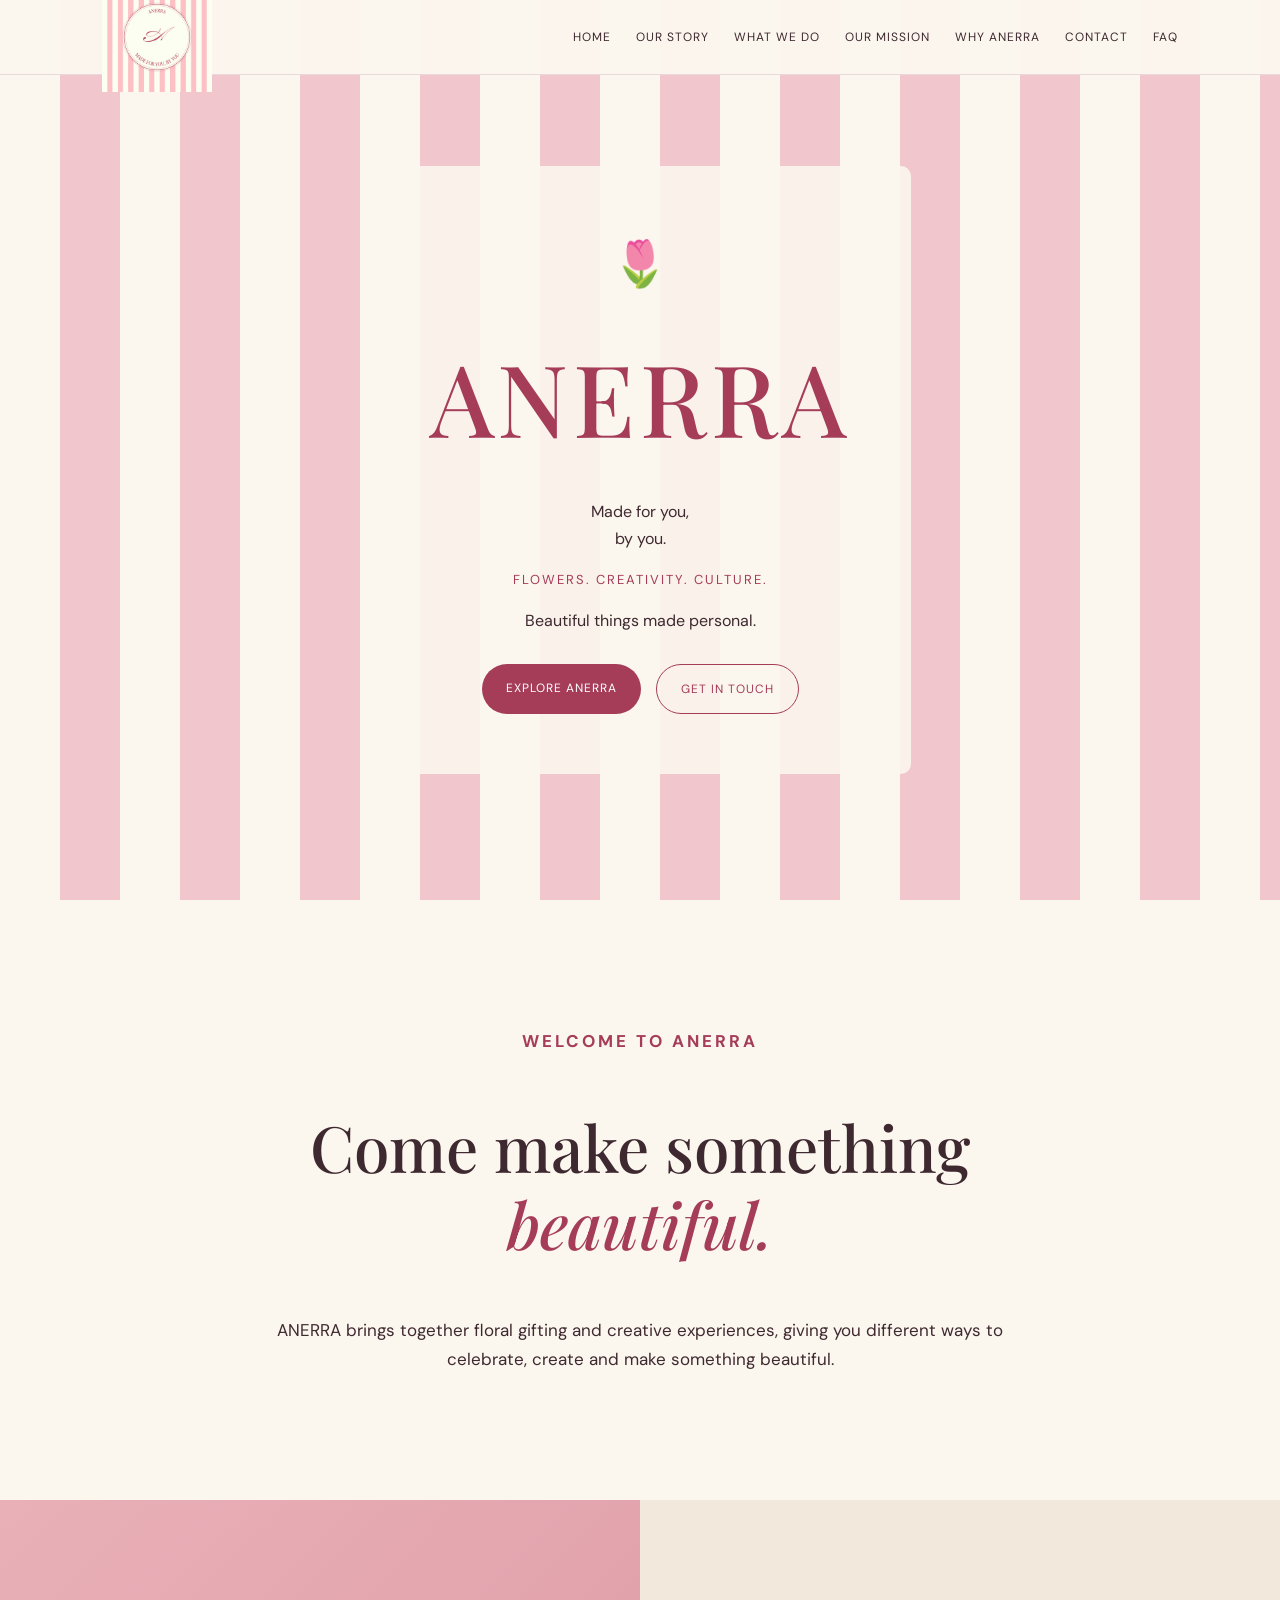
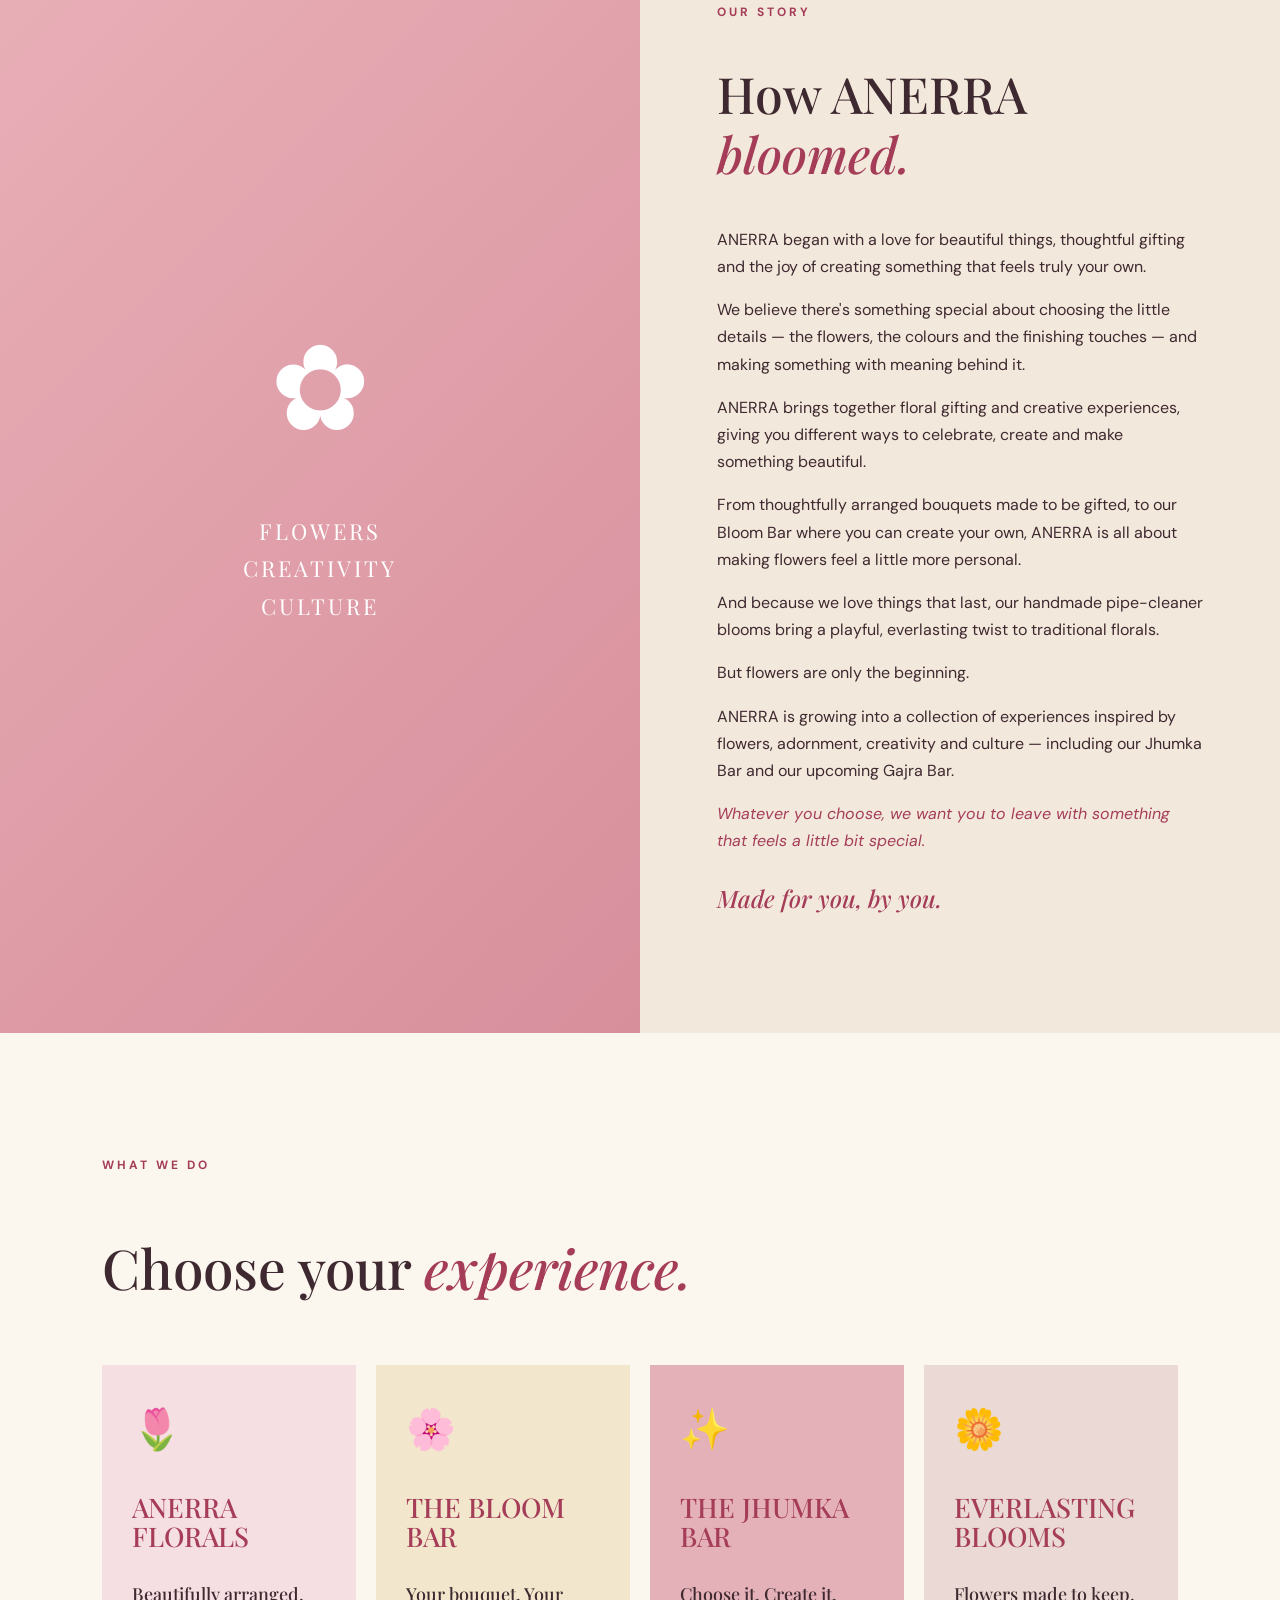
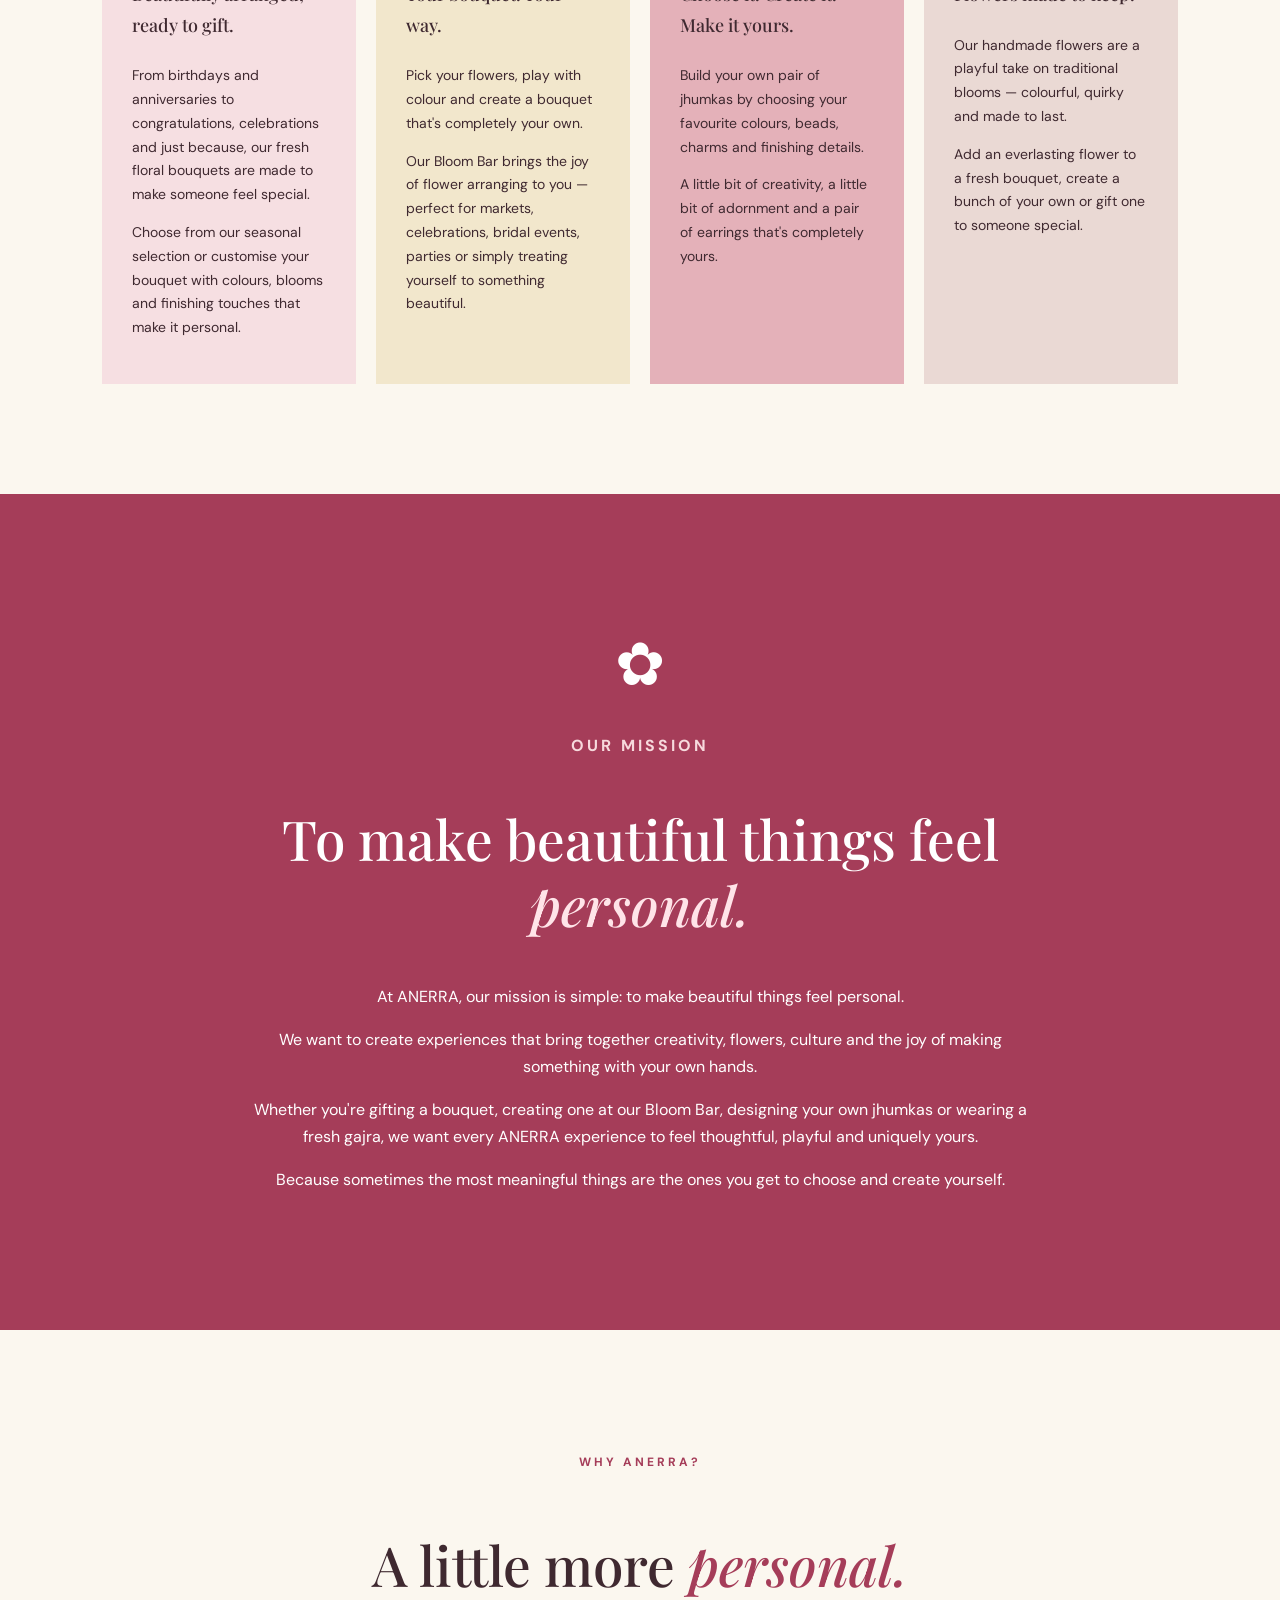
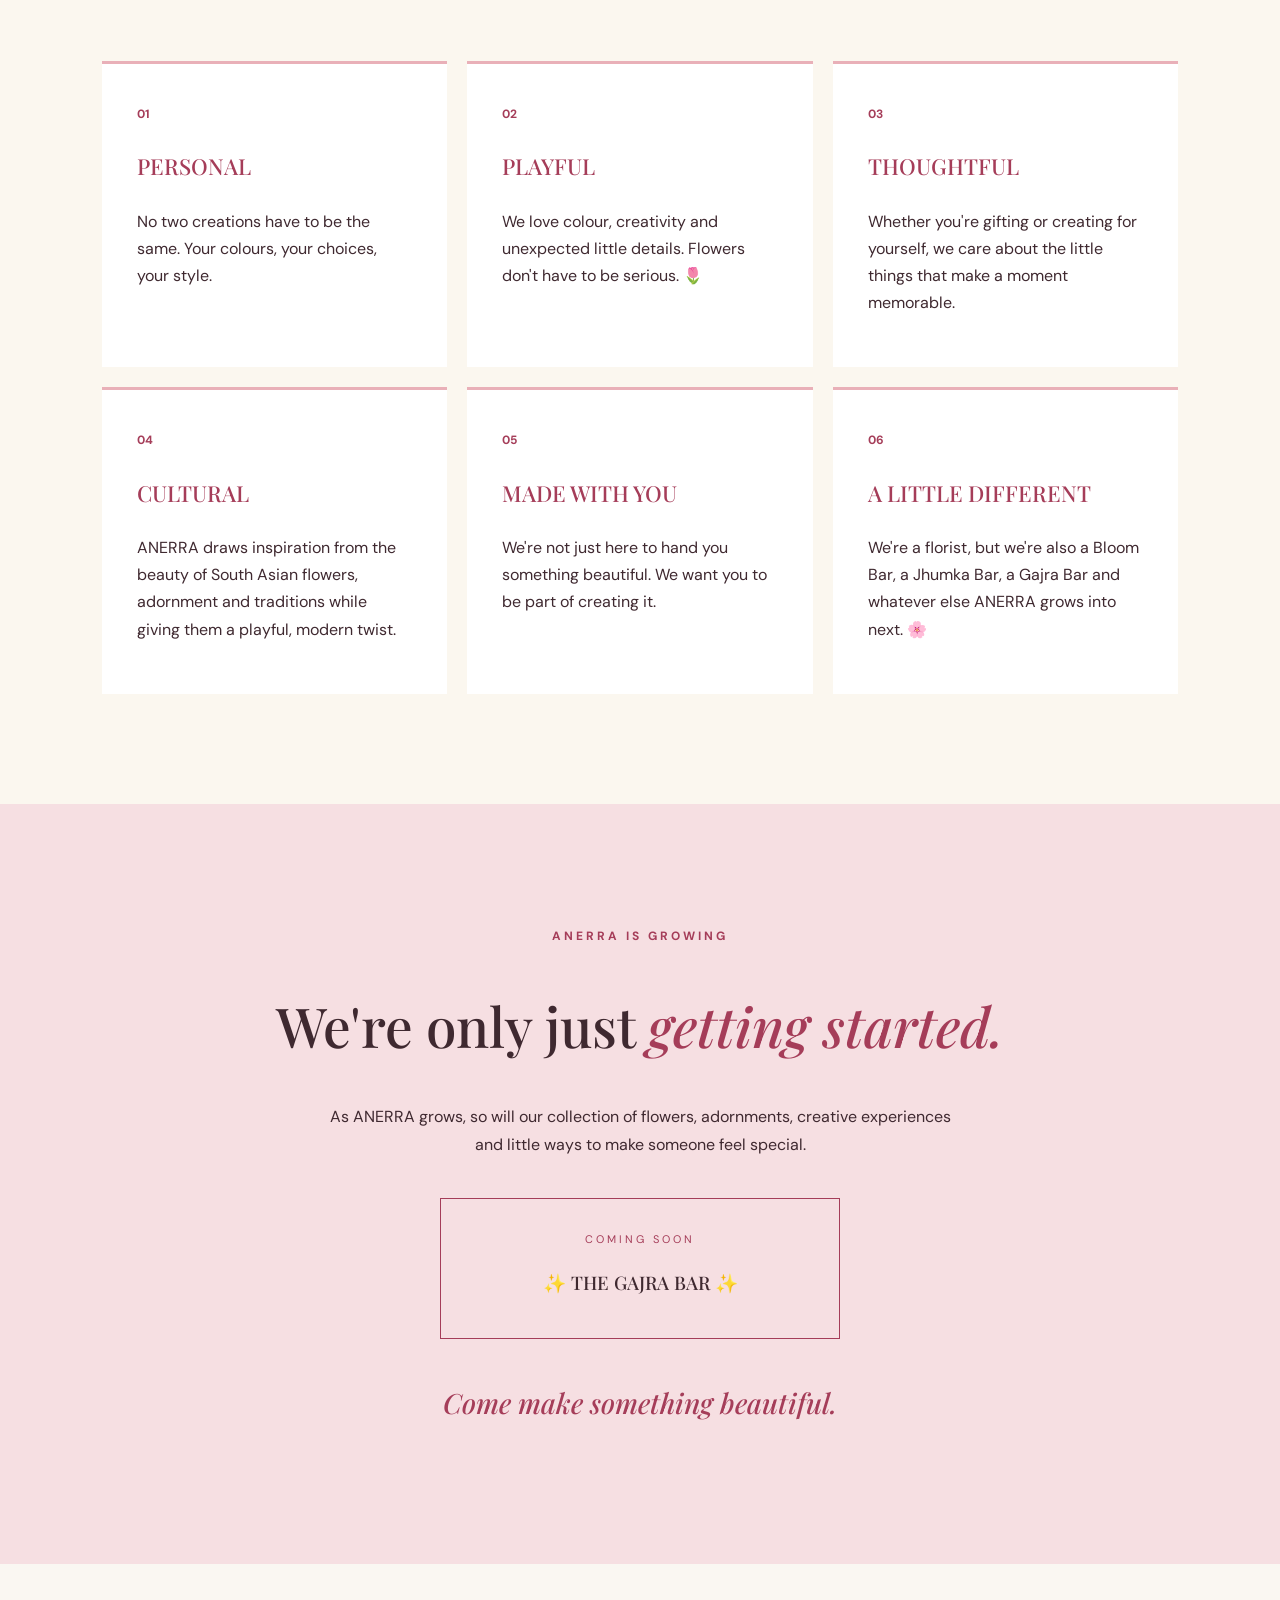
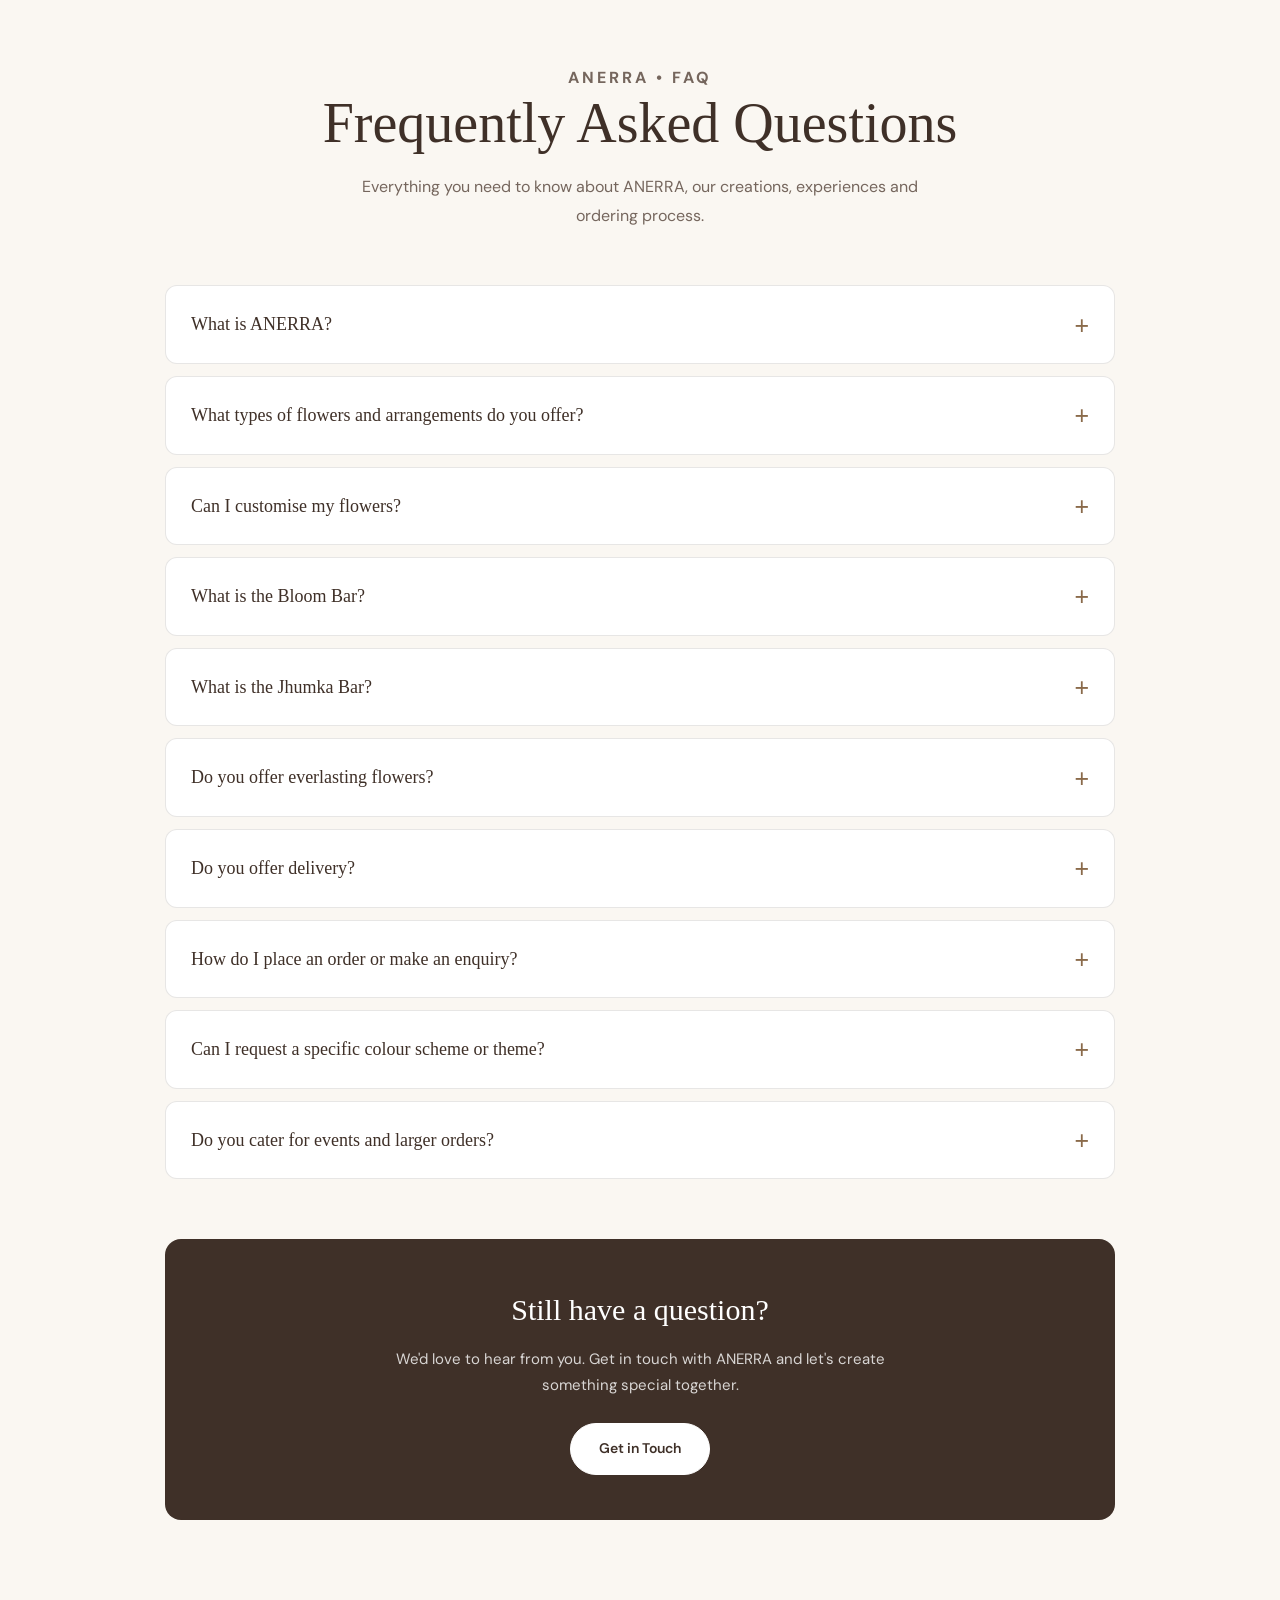
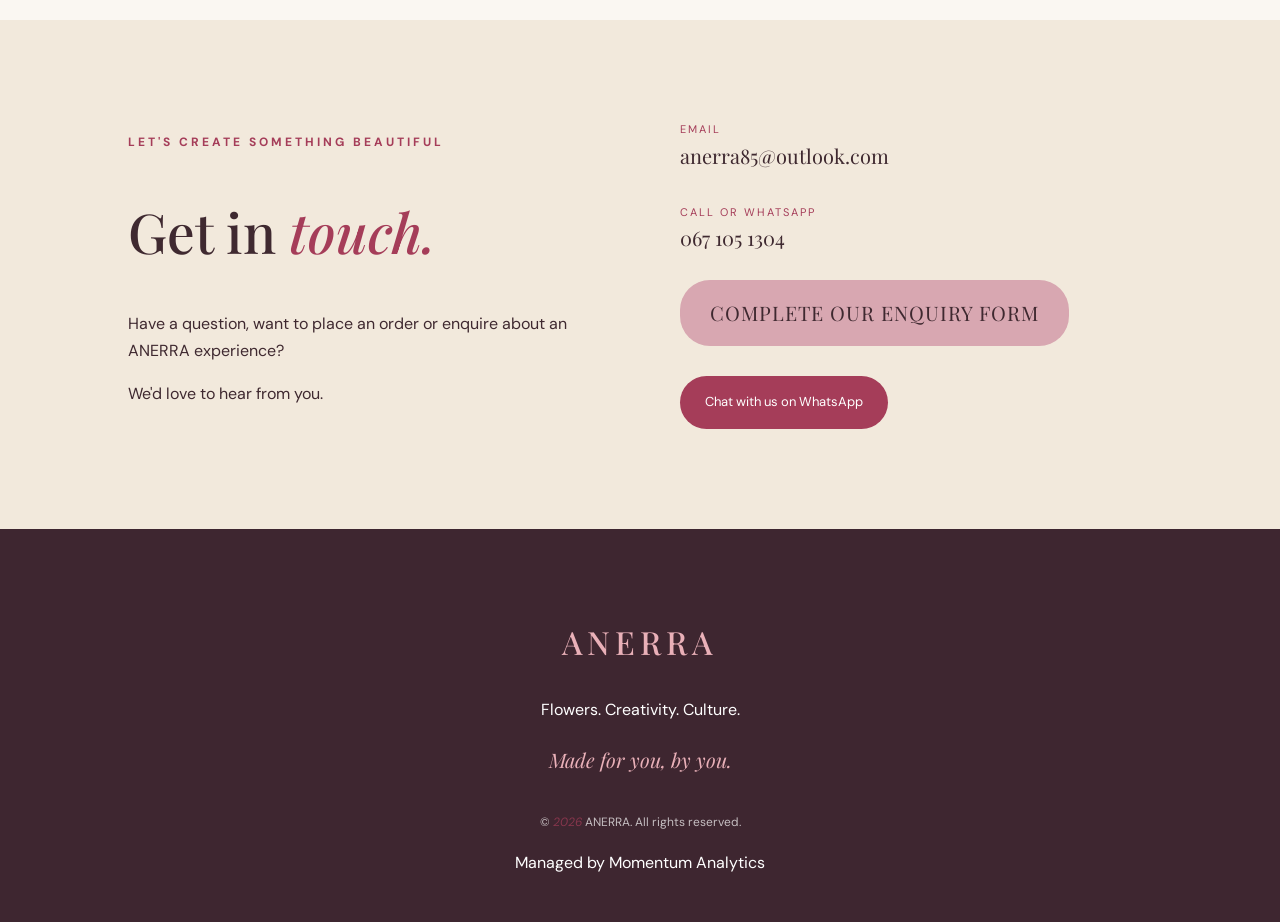
==== commit 158099a5: "Add FAQ link to navigation menu" ====
--- a/index.html
+++ b/index.html
@@ -38,6 +38,7 @@
             <a href="#mission">Our Mission</a>
             <a href="#why">Why ANERRA</a>
             <a href="#contact">Contact</a>
+            <a href="#faq">FAQ</a>
         </nav>
 
         <button class="menu-button" onclick="toggleMenu()">☰</button>
--- a/style.css
+++ b/style.css
@@ -865,3 +865,236 @@
     opacity: 0.85;
     transform: translateY(-2px);
 }
+
+/* ================================
+   ANERRA FAQ SECTION
+================================ */
+
+.anerra-faq {
+  position: relative;
+  padding: 100px 20px;
+  background: #faf7f2;
+  color: #3f3028;
+}
+
+.faq-container {
+  width: min(100%, 950px);
+  margin: 0 auto;
+}
+
+/* Heading */
+
+.faq-heading {
+  text-align: center;
+  max-width: 700px;
+  margin: 0 auto 55px;
+}
+
+.faq-eyebrow {
+  margin: 0 0 12px;
+  font-size: 12px;
+  font-weight: 700;
+  letter-spacing: 3px;
+  text-transform: uppercase;
+  color: #8a6a4a;
+}
+
+.faq-heading h2 {
+  margin: 0 0 18px;
+  font-family: Georgia, "Times New Roman", serif;
+  font-size: clamp(36px, 5vw, 56px);
+  font-weight: 500;
+  line-height: 1.1;
+  color: #3f3028;
+}
+
+.faq-heading p {
+  margin: 0 auto;
+  max-width: 600px;
+  font-size: 16px;
+  line-height: 1.8;
+  color: #75665d;
+}
+
+/* FAQ List */
+
+.faq-list {
+  display: flex;
+  flex-direction: column;
+  gap: 12px;
+}
+
+/* Individual FAQ */
+
+.faq-item {
+  background: #ffffff;
+  border: 1px solid rgba(63, 48, 40, 0.12);
+  border-radius: 12px;
+  overflow: hidden;
+  transition: border-color 0.3s ease,
+              box-shadow 0.3s ease,
+              transform 0.3s ease;
+}
+
+.faq-item:hover {
+  border-color: rgba(138, 106, 74, 0.45);
+  box-shadow: 0 8px 25px rgba(63, 48, 40, 0.07);
+}
+
+/* Question */
+
+.faq-item summary {
+  position: relative;
+  cursor: pointer;
+  list-style: none;
+  padding: 23px 60px 23px 25px;
+  font-family: Georgia, "Times New Roman", serif;
+  font-size: 18px;
+  font-weight: 500;
+  color: #3f3028;
+  transition: color 0.3s ease;
+}
+
+/* Remove default arrow */
+
+.faq-item summary::-webkit-details-marker {
+  display: none;
+}
+
+.faq-item summary::marker {
+  display: none;
+}
+
+/* Plus icon */
+
+.faq-item summary::after {
+  content: "+";
+  position: absolute;
+  right: 25px;
+  top: 50%;
+  transform: translateY(-50%);
+  font-family: Arial, sans-serif;
+  font-size: 25px;
+  font-weight: 300;
+  color: #8a6a4a;
+  transition: transform 0.3s ease;
+}
+
+.faq-item[open] summary::after {
+  content: "−";
+  transform: translateY(-50%);
+}
+
+.faq-item[open] summary {
+  color: #8a6a4a;
+}
+
+/* Answer */
+
+.faq-answer {
+  padding: 0 25px 25px;
+}
+
+.faq-answer p {
+  margin: 0;
+  padding-top: 3px;
+  border-top: 1px solid rgba(63, 48, 40, 0.08);
+  padding-top: 20px;
+  font-size: 15px;
+  line-height: 1.8;
+  color: #75665d;
+}
+
+/* Contact CTA */
+
+.faq-contact {
+  margin-top: 60px;
+  padding: 45px 30px;
+  text-align: center;
+  background: #3f3028;
+  border-radius: 16px;
+  color: #ffffff;
+}
+
+.faq-contact h3 {
+  margin: 0 0 12px;
+  font-family: Georgia, "Times New Roman", serif;
+  font-size: 30px;
+  font-weight: 500;
+}
+
+.faq-contact p {
+  max-width: 550px;
+  margin: 0 auto 25px;
+  font-size: 15px;
+  line-height: 1.7;
+  color: rgba(255, 255, 255, 0.8);
+}
+
+/* Button */
+
+.faq-button {
+  display: inline-block;
+  padding: 13px 28px;
+  border: 1px solid #ffffff;
+  border-radius: 50px;
+  background: #ffffff;
+  color: #3f3028;
+  text-decoration: none;
+  font-size: 14px;
+  font-weight: 600;
+  transition: all 0.3s ease;
+}
+
+.faq-button:hover {
+  background: transparent;
+  color: #ffffff;
+}
+
+/* Mobile */
+
+@media (max-width: 600px) {
+
+  .anerra-faq {
+    padding: 70px 16px;
+  }
+
+  .faq-heading {
+    margin-bottom: 40px;
+  }
+
+  .faq-heading h2 {
+    font-size: 38px;
+  }
+
+  .faq-heading p {
+    font-size: 15px;
+  }
+
+  .faq-item summary {
+    padding: 20px 55px 20px 20px;
+    font-size: 16px;
+  }
+
+  .faq-item summary::after {
+    right: 20px;
+  }
+
+  .faq-answer {
+    padding: 0 20px 20px;
+  }
+
+  .faq-answer p {
+    font-size: 14px;
+    line-height: 1.7;
+  }
+
+  .faq-contact {
+    margin-top: 45px;
+    padding: 35px 20px;
+  }
+
+  .faq-contact h3 {
+    font-size: 26px;
+  }
+}
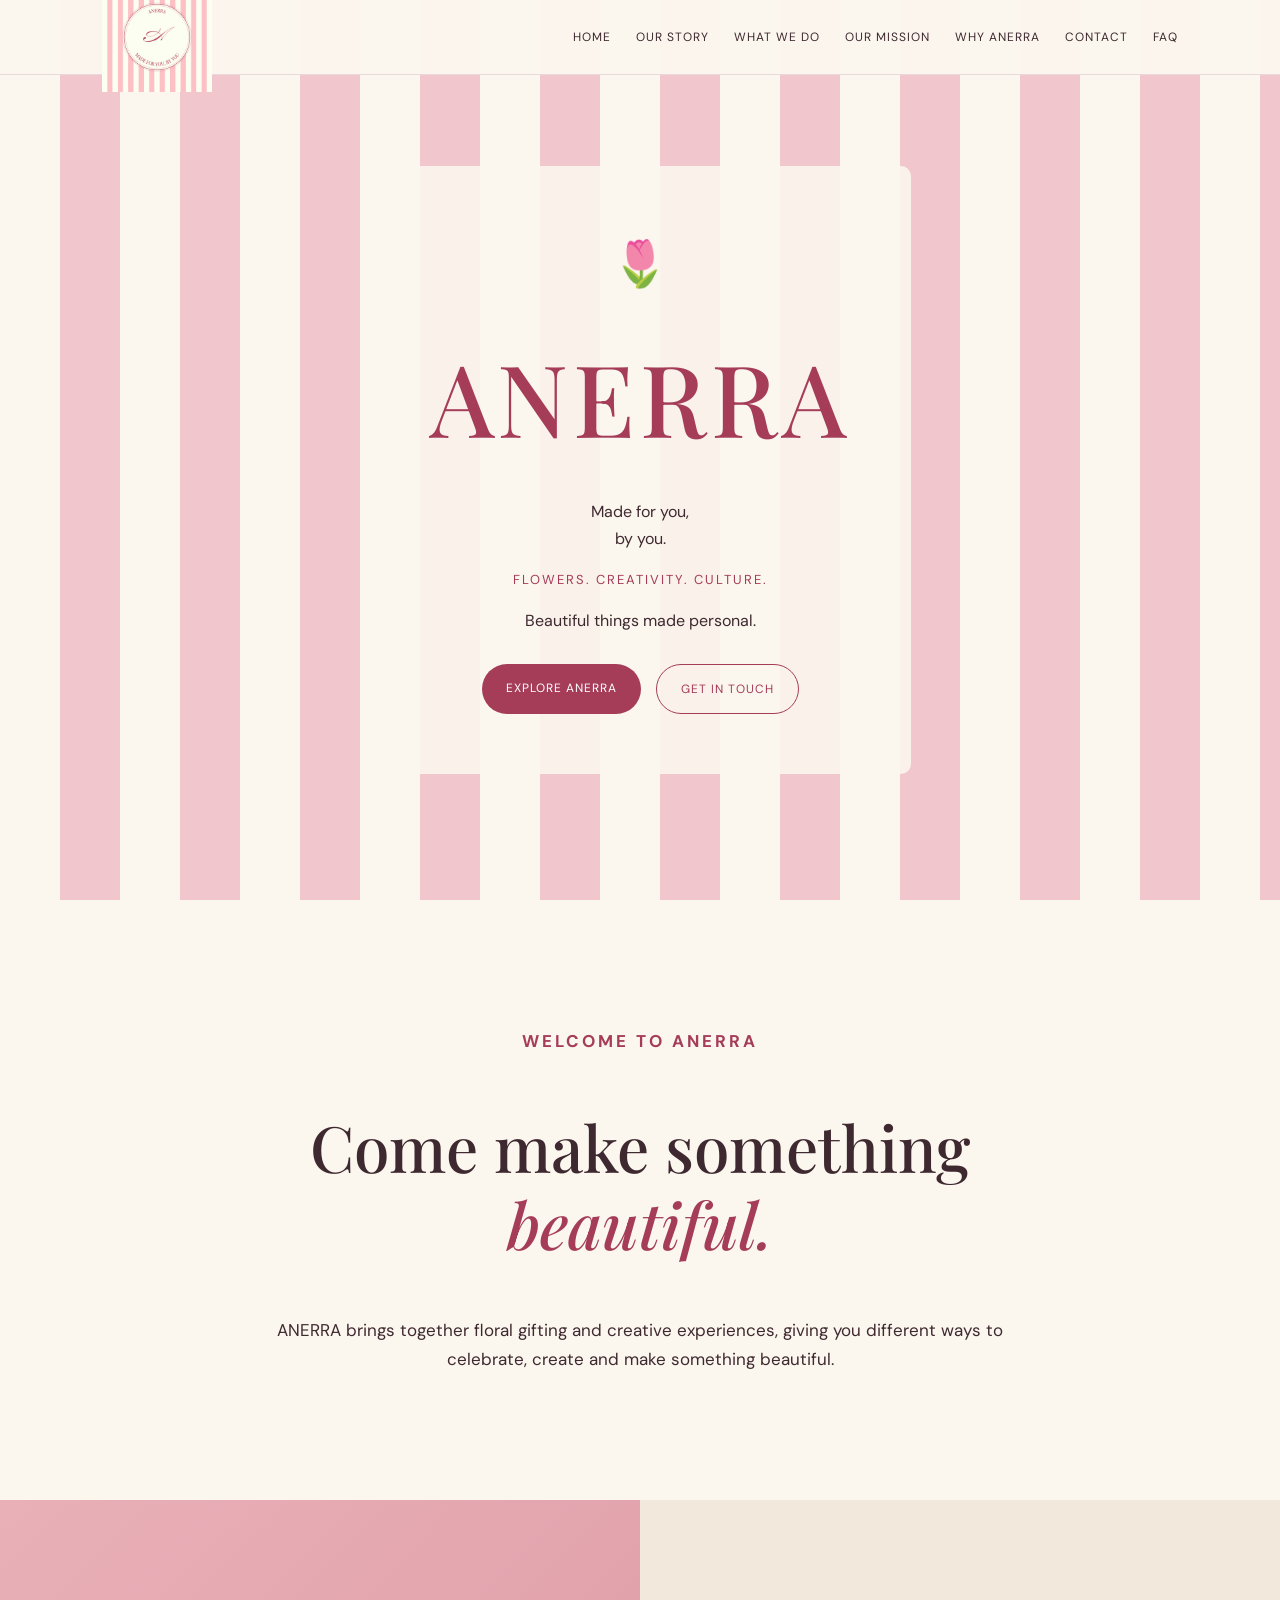
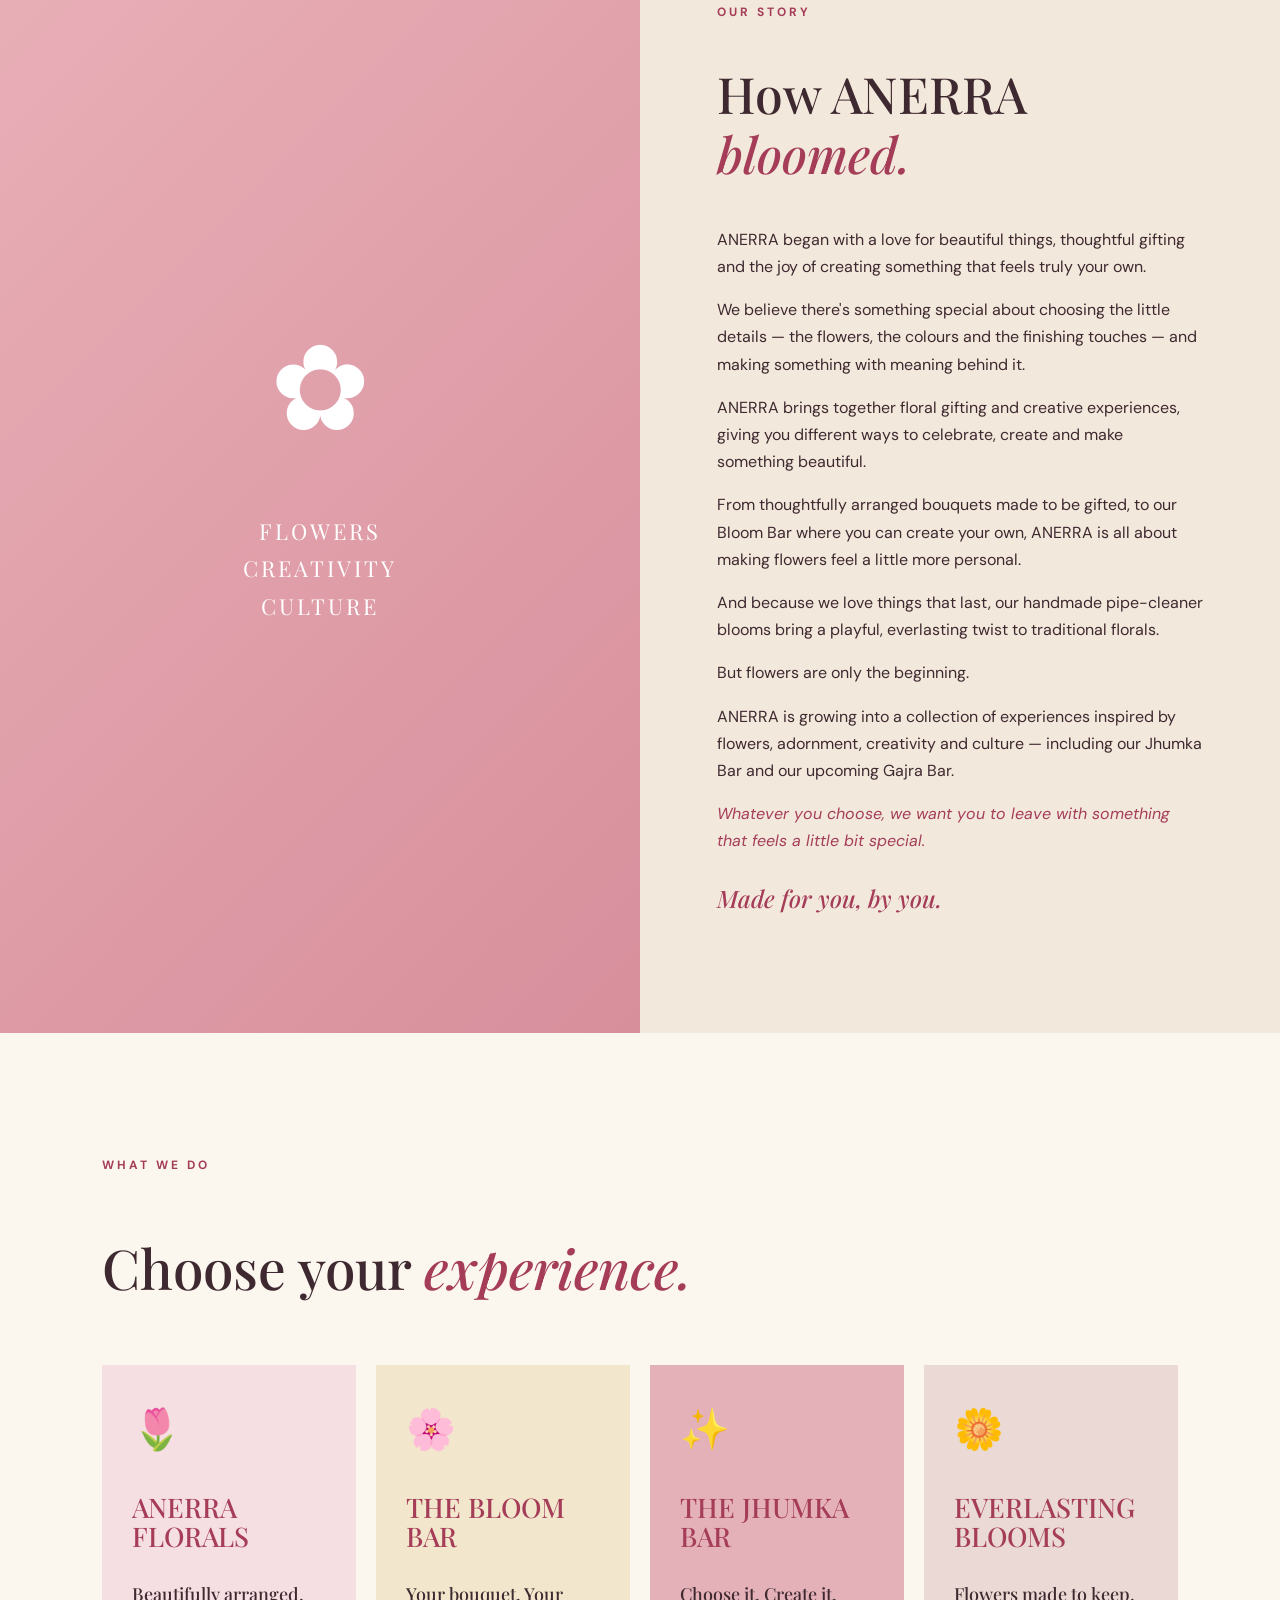
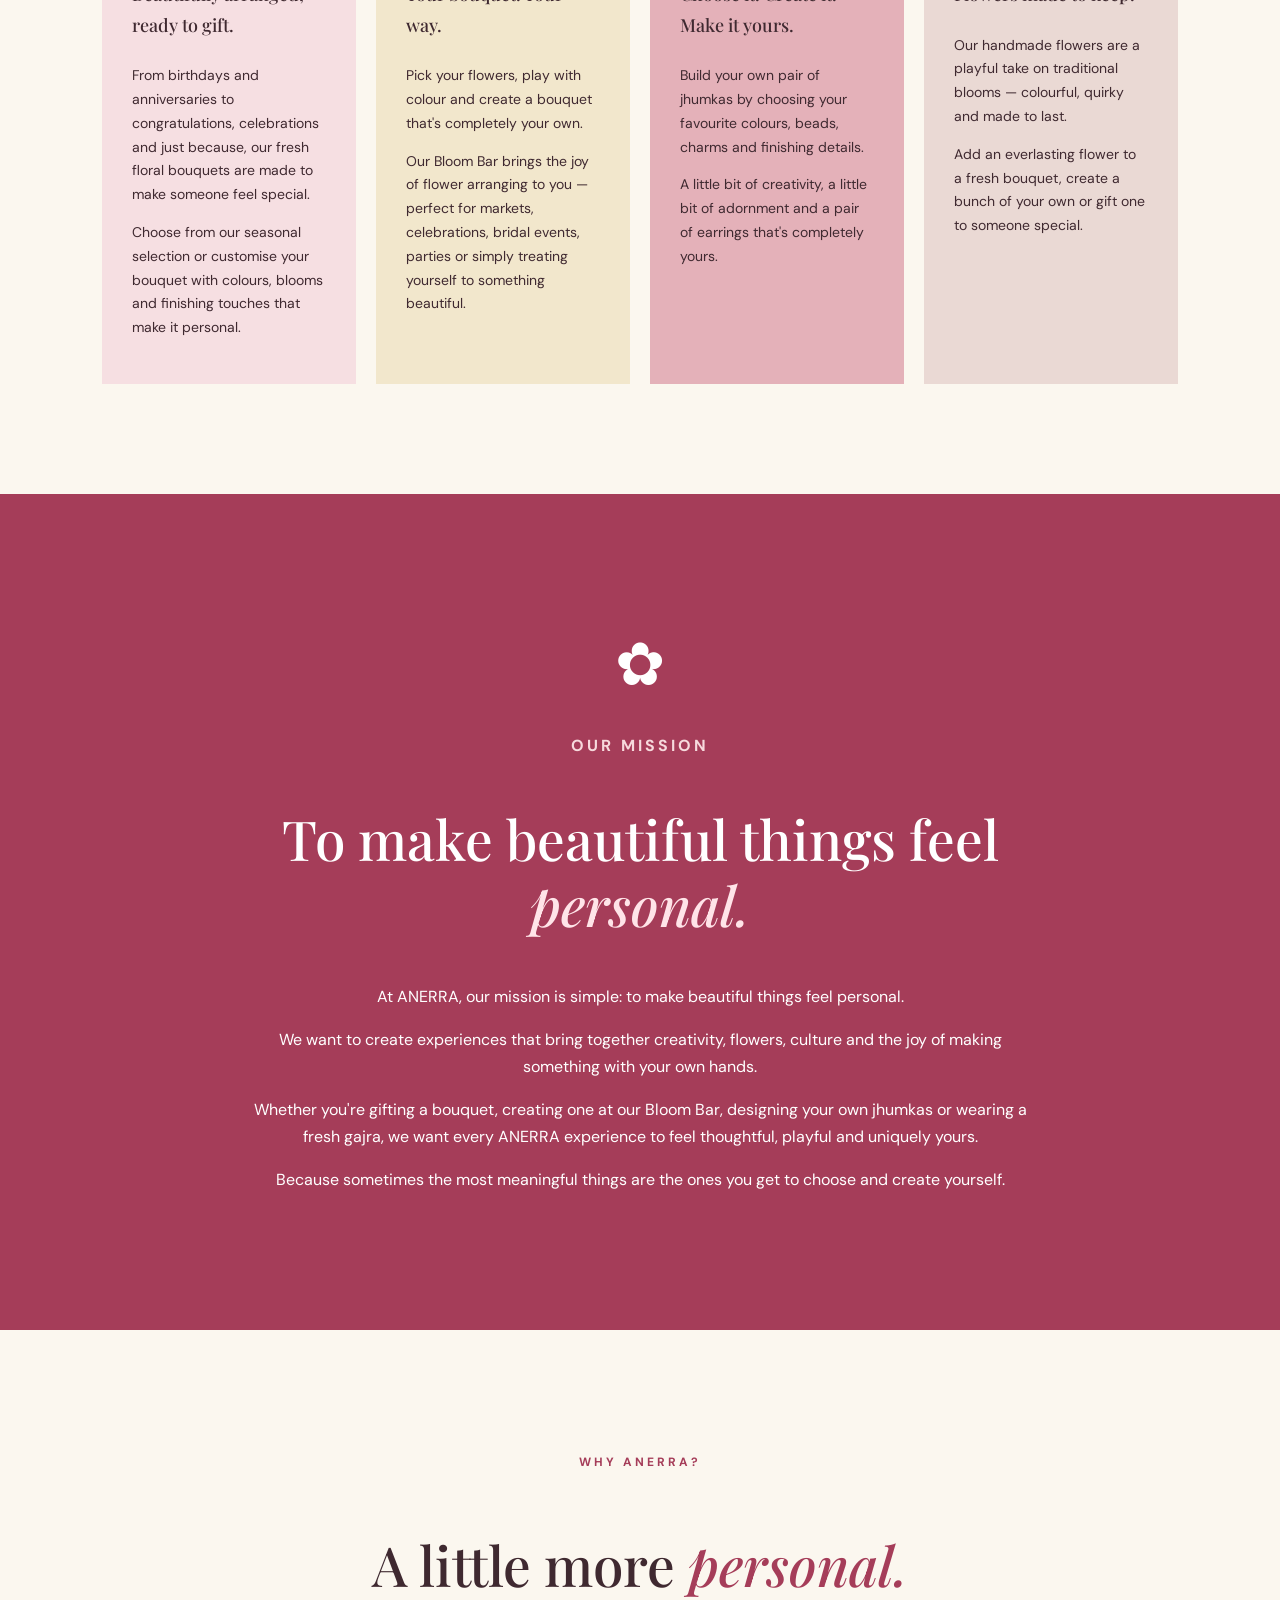
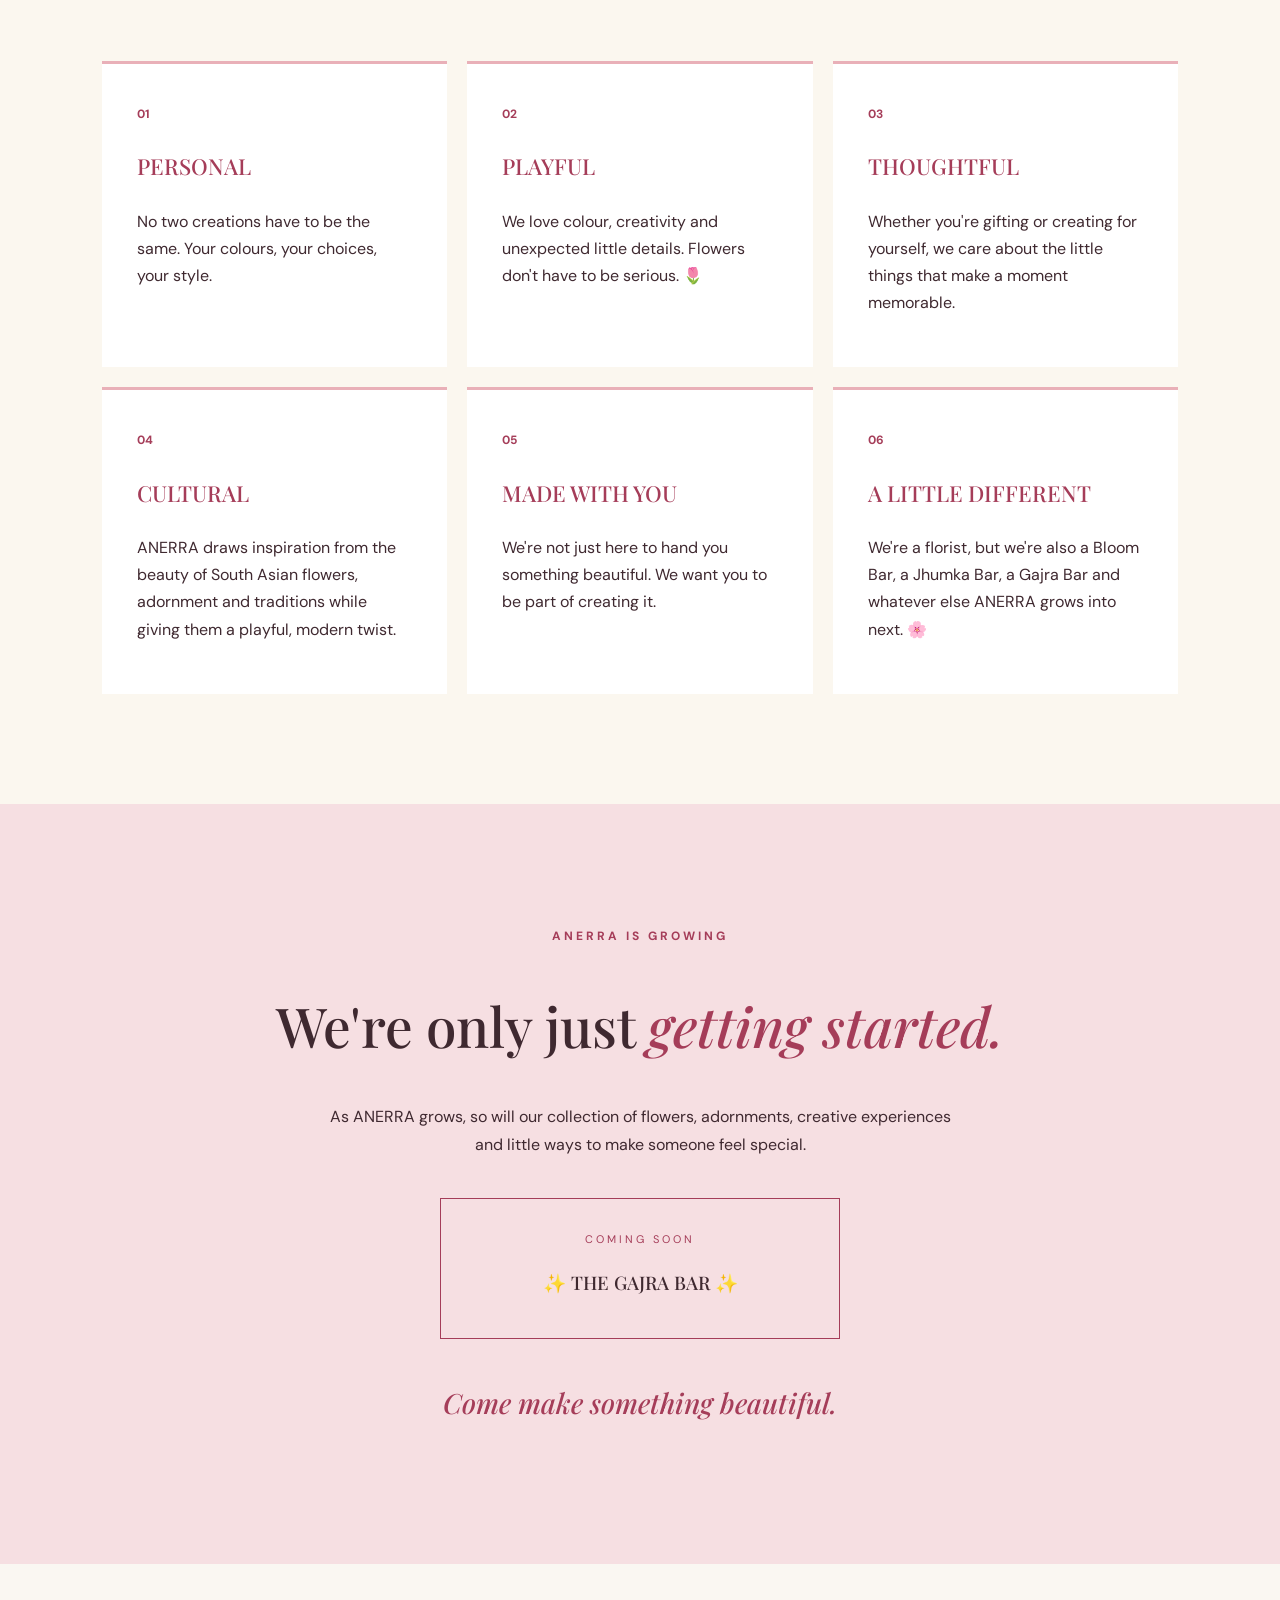
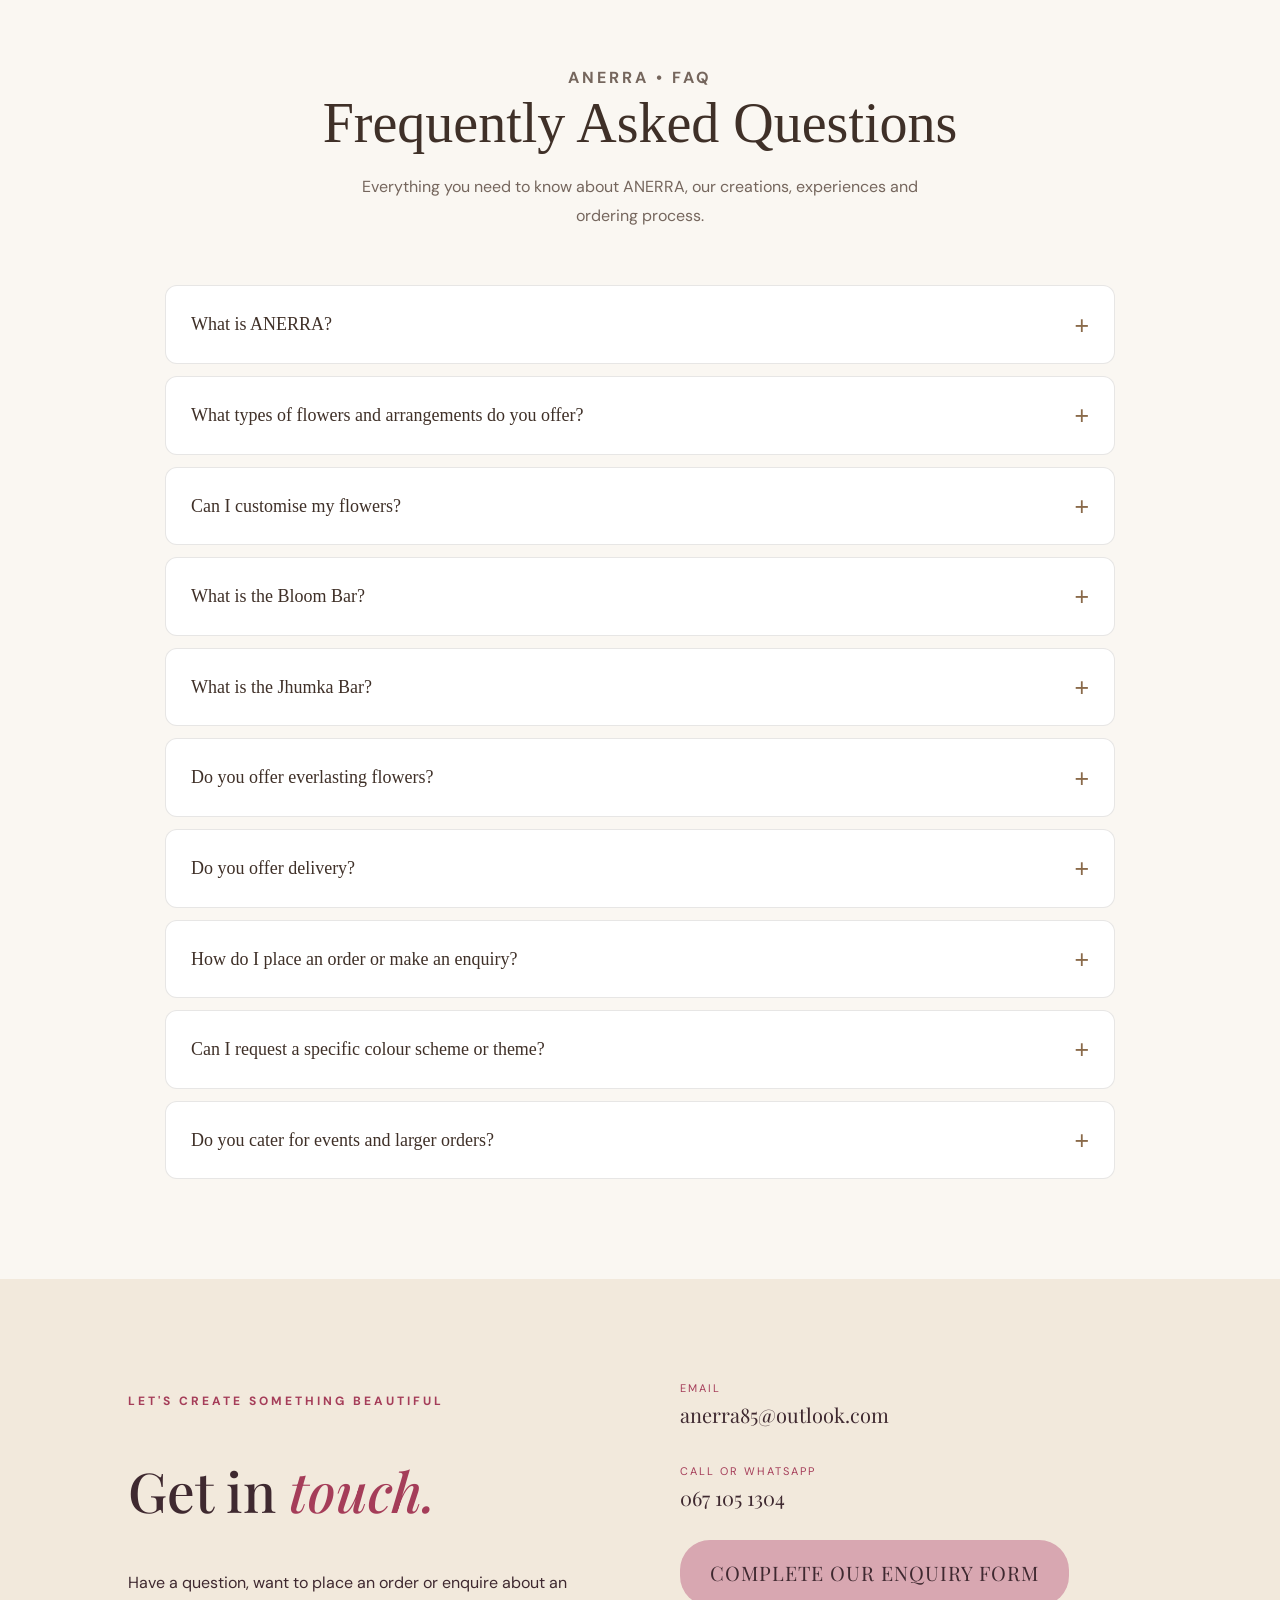
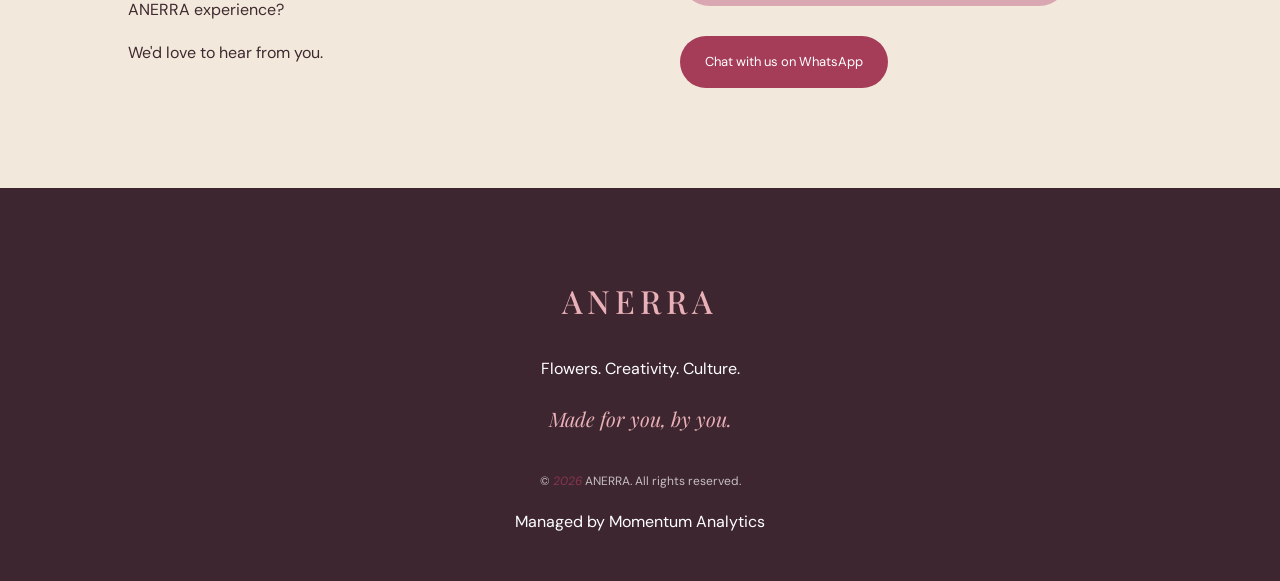
==== commit 7ecf898c: "Remove FAQ contact section Removed the FAQ contact section from the HTML." ====
--- a/index.html
+++ b/index.html
@@ -620,16 +620,7 @@
 
     </div>
 
-    <div class="faq-contact">
-      <h3>Still have a question?</h3>
-      <p>
-        We'd love to hear from you. Get in touch with ANERRA and
-        let's create something special together.
-      </p>
-      <a href="#contact" class="faq-button">Get in Touch</a>
-    </div>
-
-  </div>
+    
 </section>
     <!-- CONTACT -->
     <section id="contact" class="contact">
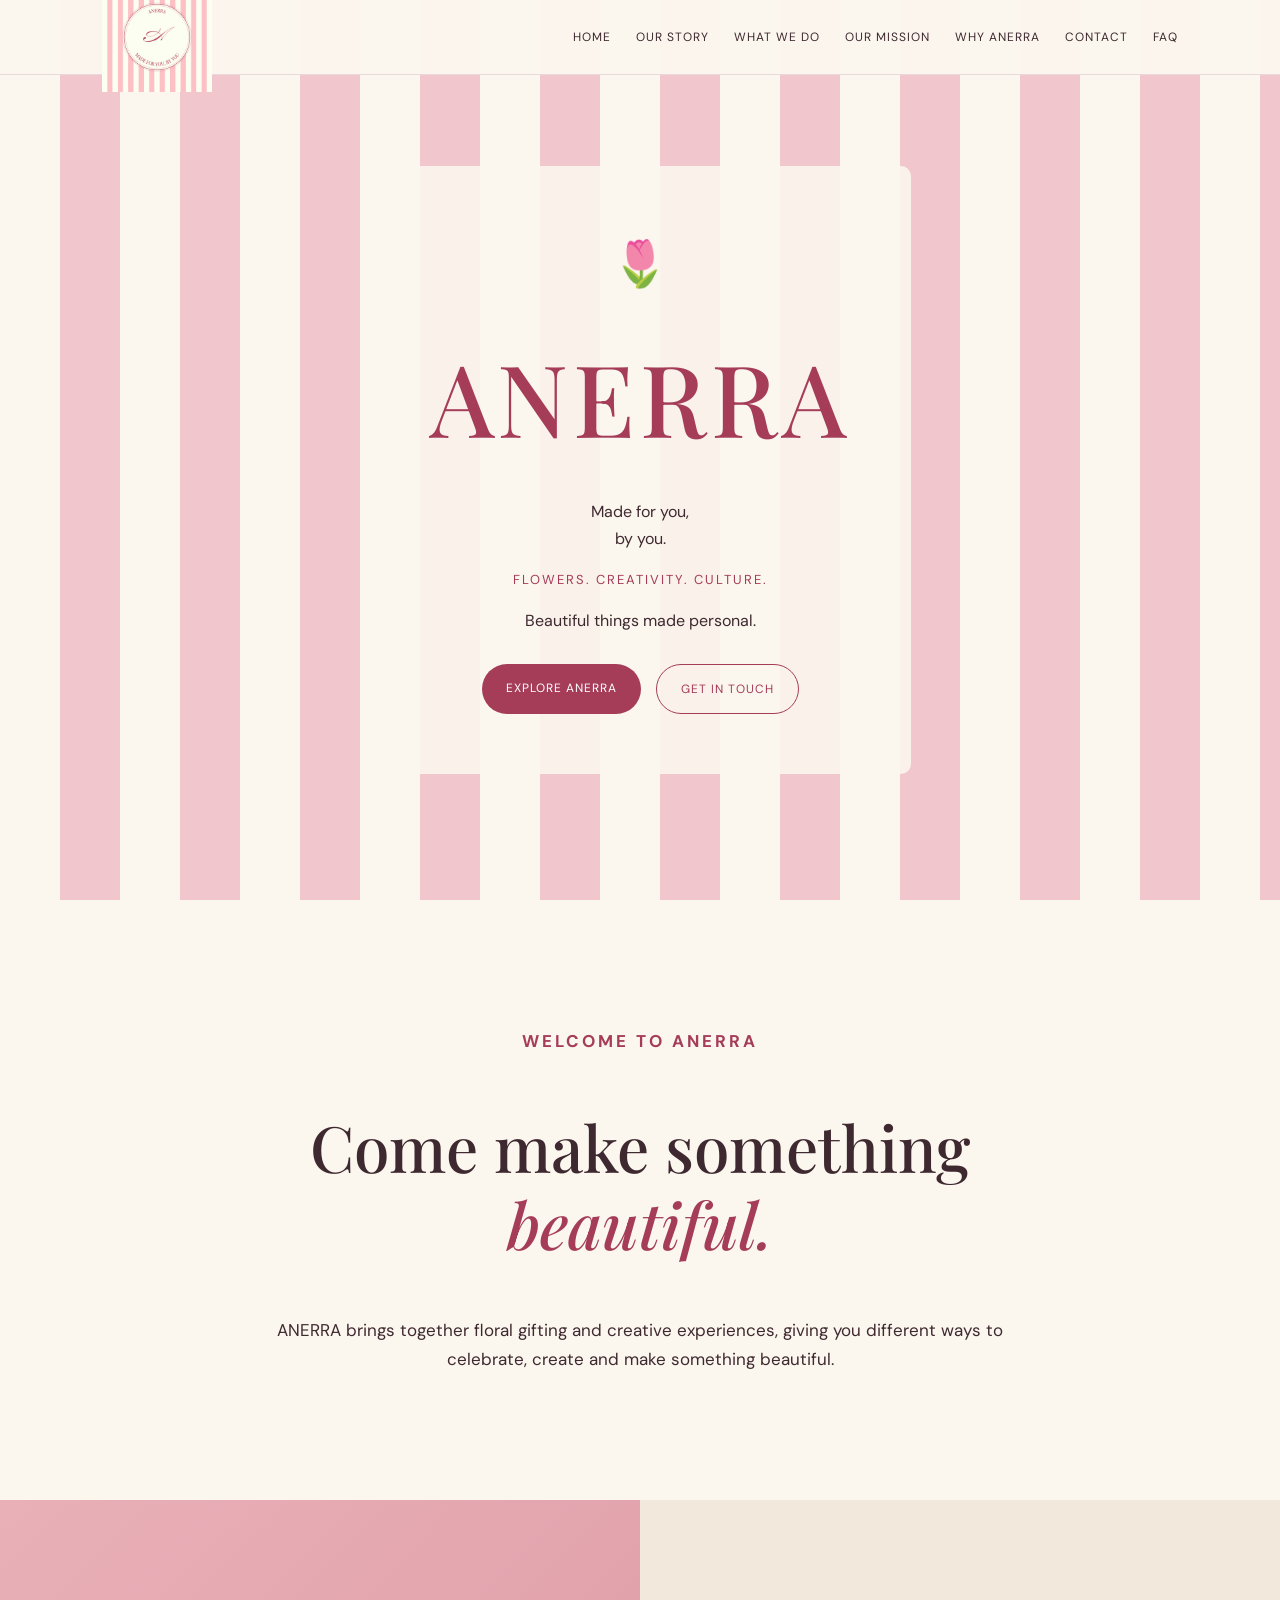
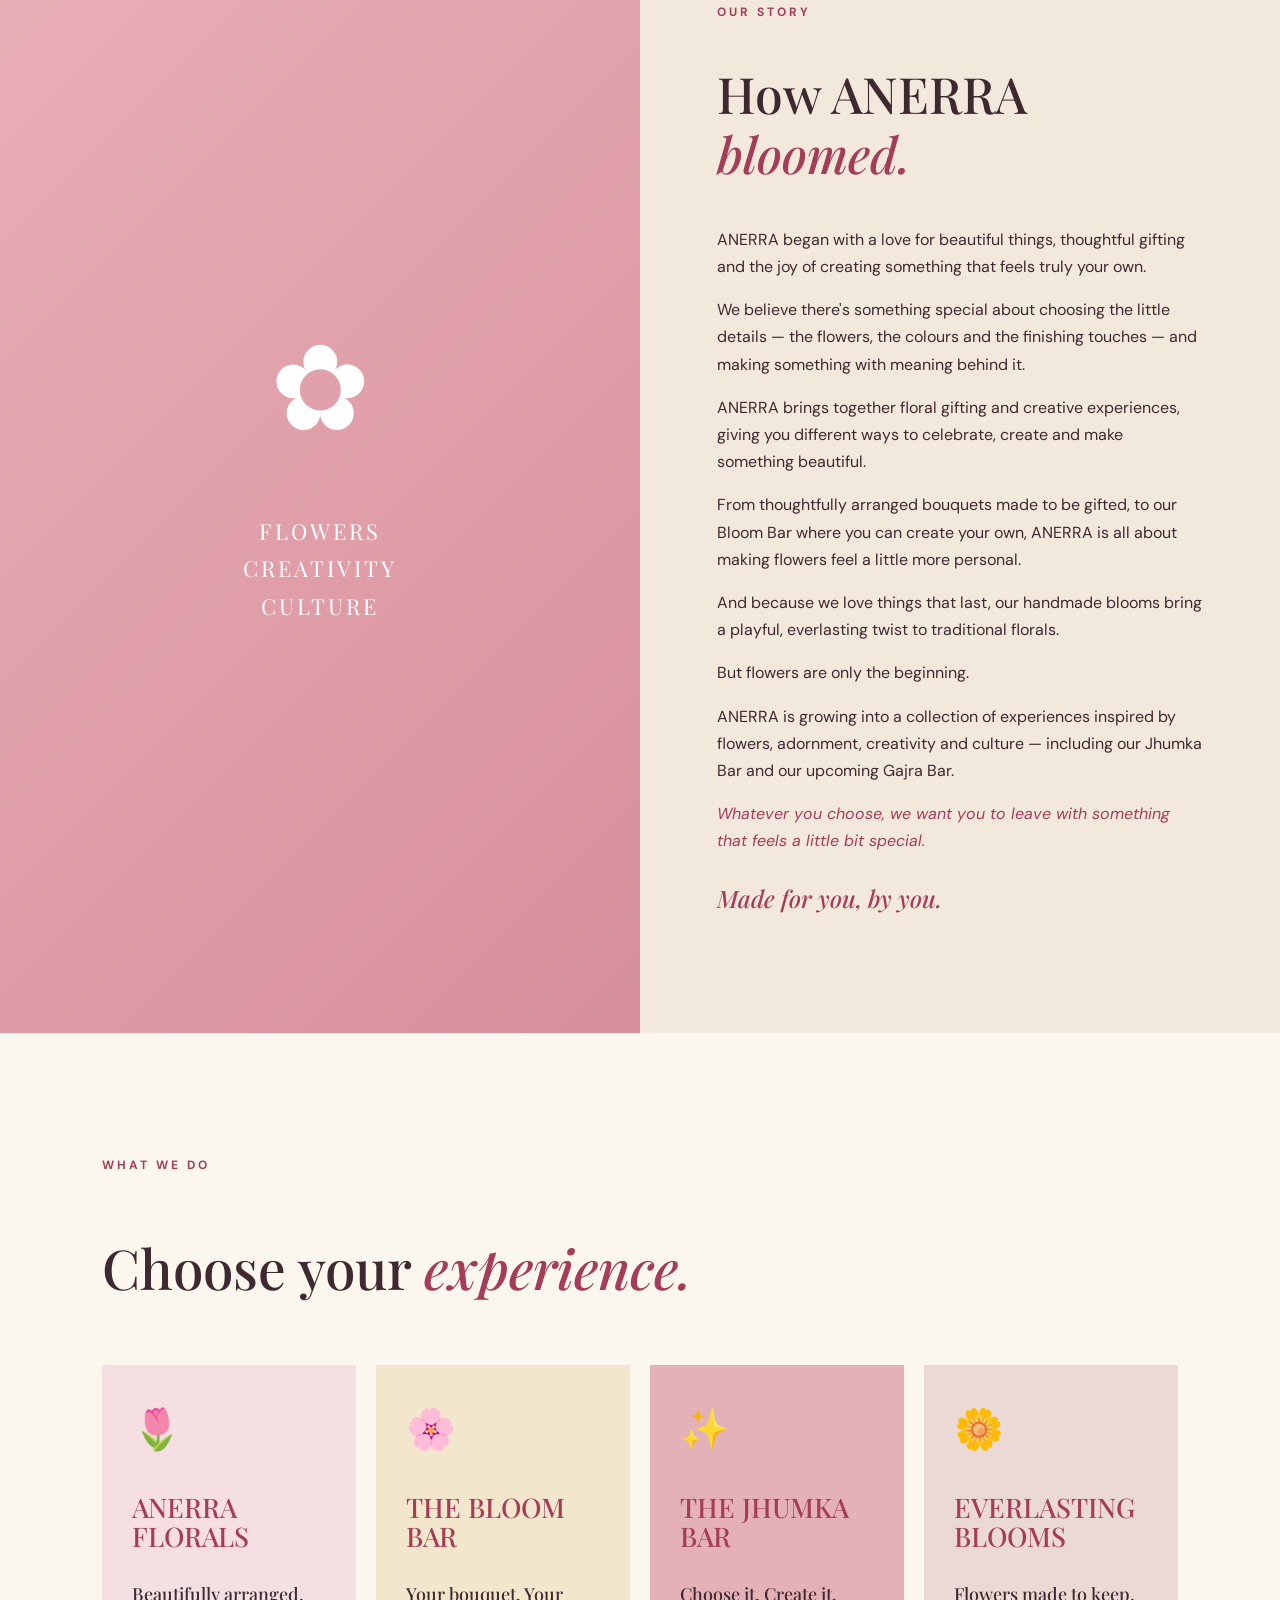
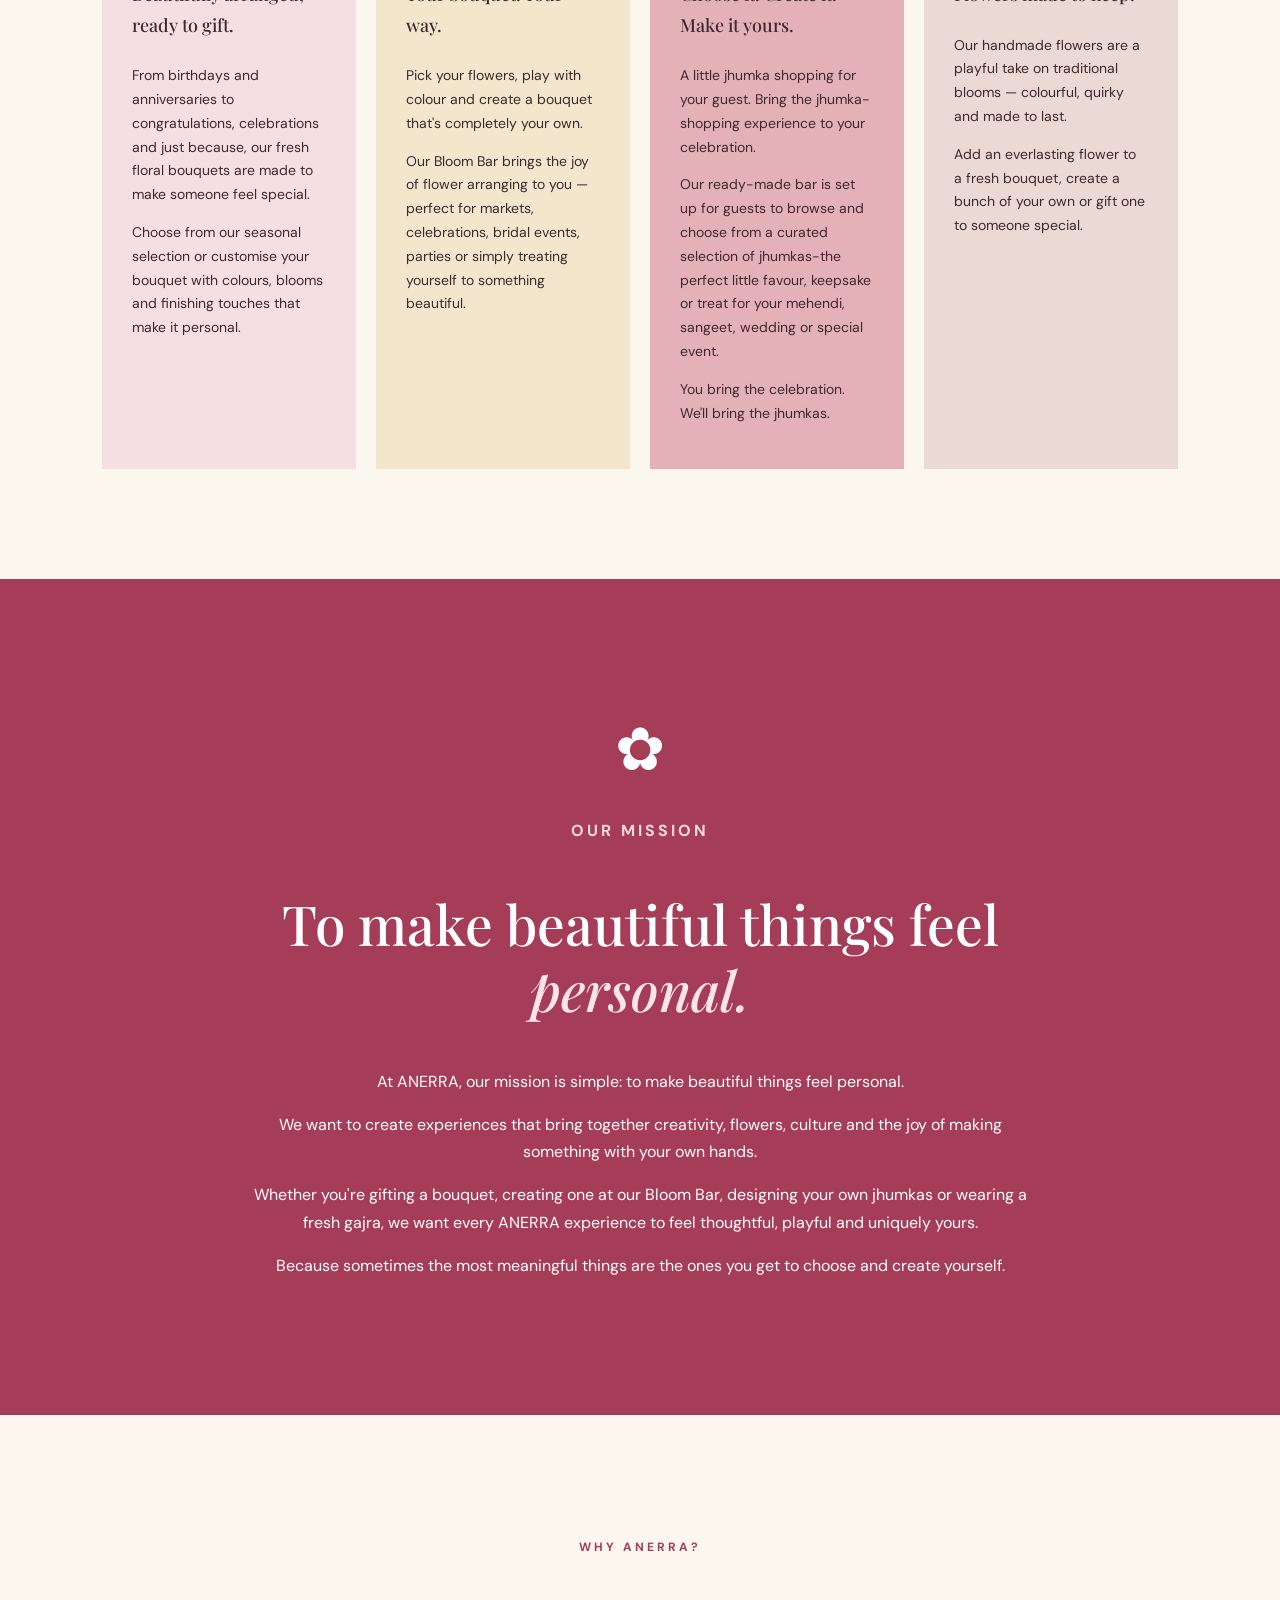
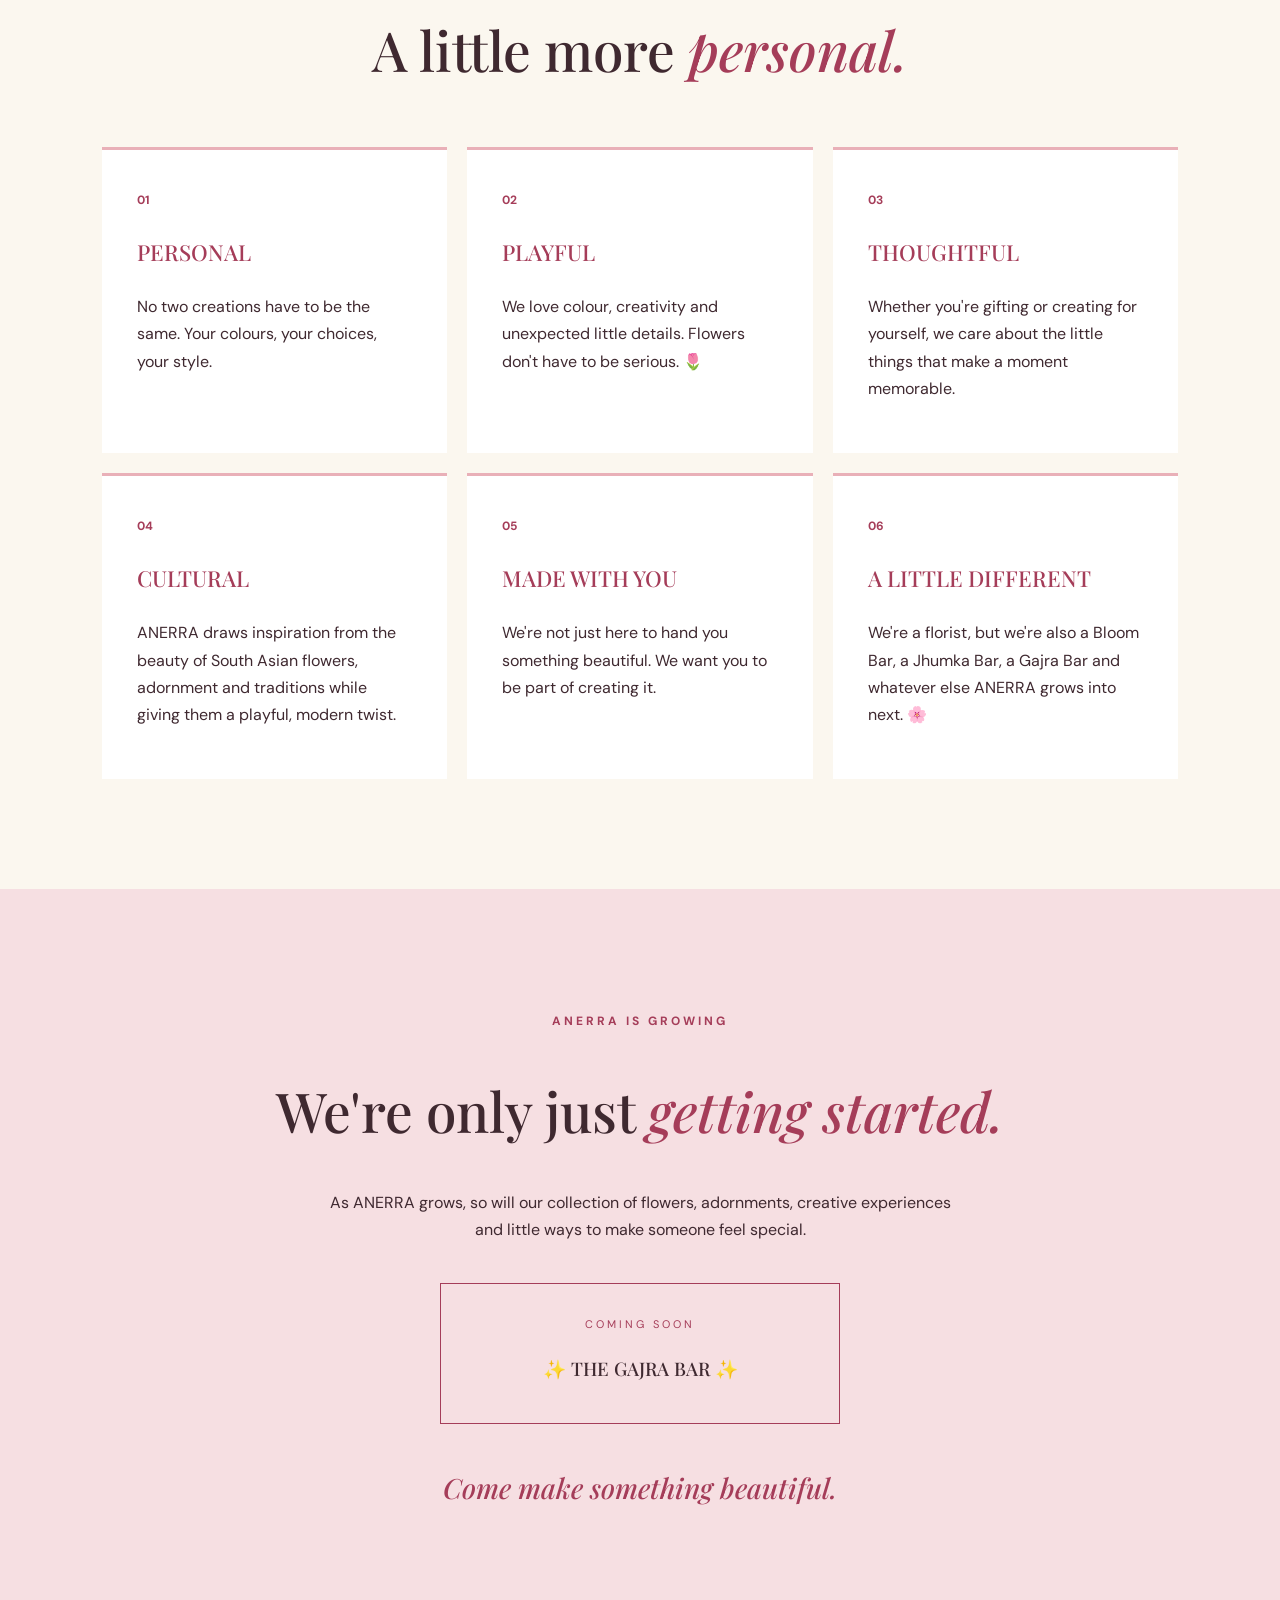
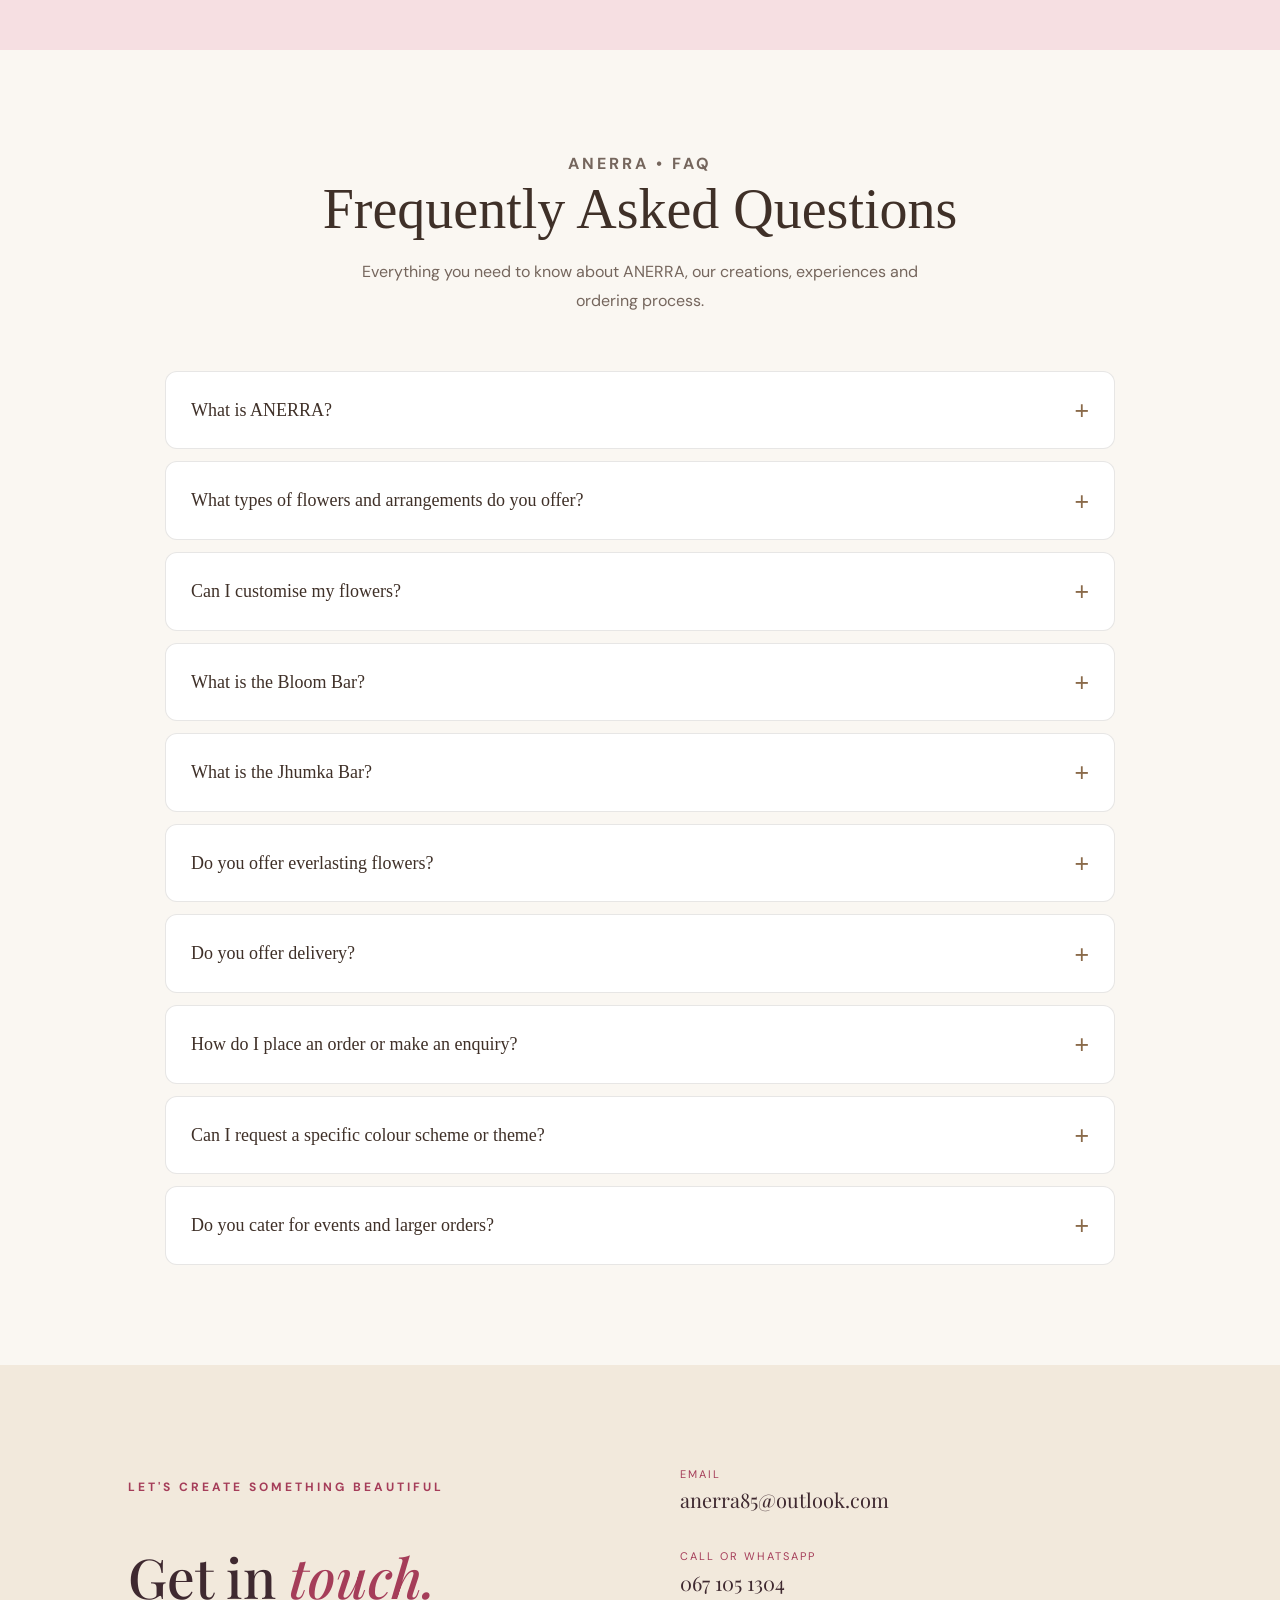
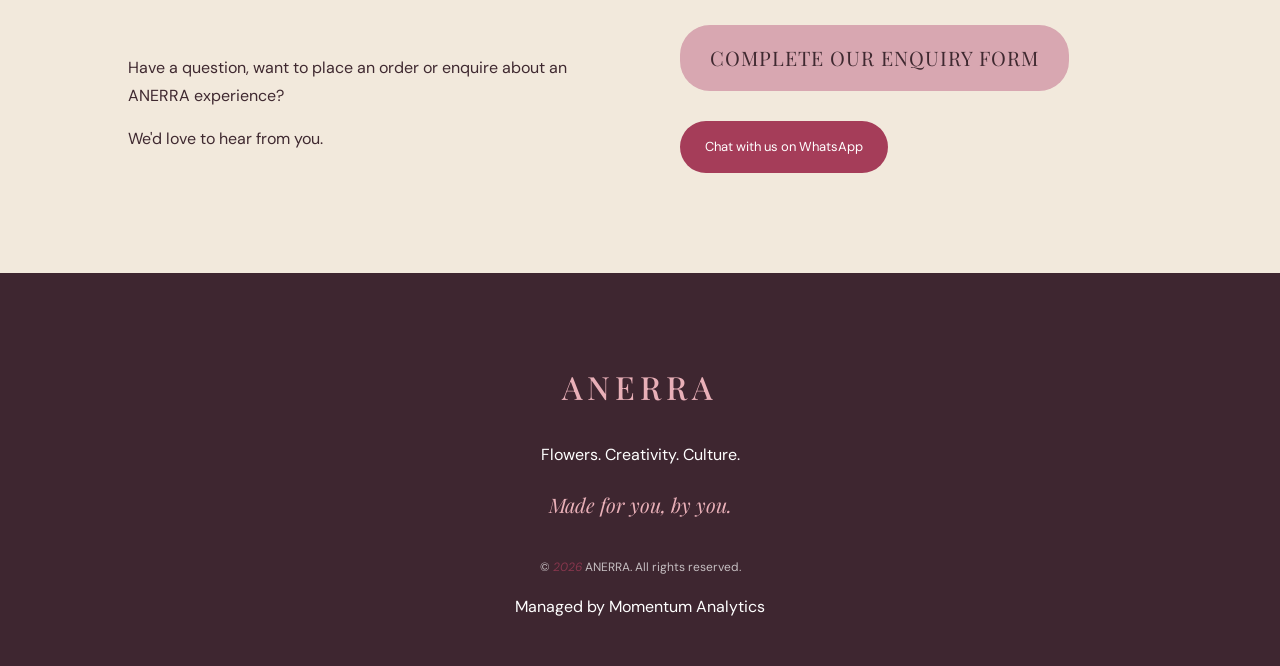
==== commit fbb5efb0: "Revise jhumka shopping description in index.html Updated text to enhance the description of jhumka s" ====
--- a/index.html
+++ b/index.html
@@ -155,7 +155,7 @@
 
             <p>
                 And because we love things that last, our handmade
-                pipe-cleaner blooms bring a playful, everlasting
+                blooms bring a playful, everlasting
                 twist to traditional florals.
             </p>
 
@@ -267,15 +267,19 @@
                 </h4>
 
                 <p>
-                    Build your own pair of jhumkas by choosing your
-                    favourite colours, beads, charms and finishing
-                    details.
-                </p>
-
-                <p>
-                    A little bit of creativity, a little bit of
-                    adornment and a pair of earrings that's
-                    completely yours.
+                    A little jhumka shopping for your guest.
+                    Bring the jhumka-shopping experience to your celebration.
+                </p>
+
+                <p>
+                    Our ready-made bar is set up for guests to browse
+                    and choose from a curated selection of jhumkas-the perfect little favour,
+                    keepsake or treat for your mehendi, sangeet, wedding or special event.
+                </p>
+
+                <p>
+                    You bring the celebration.
+                We'll bring the jhumkas.
                 </p>
 
             </div>
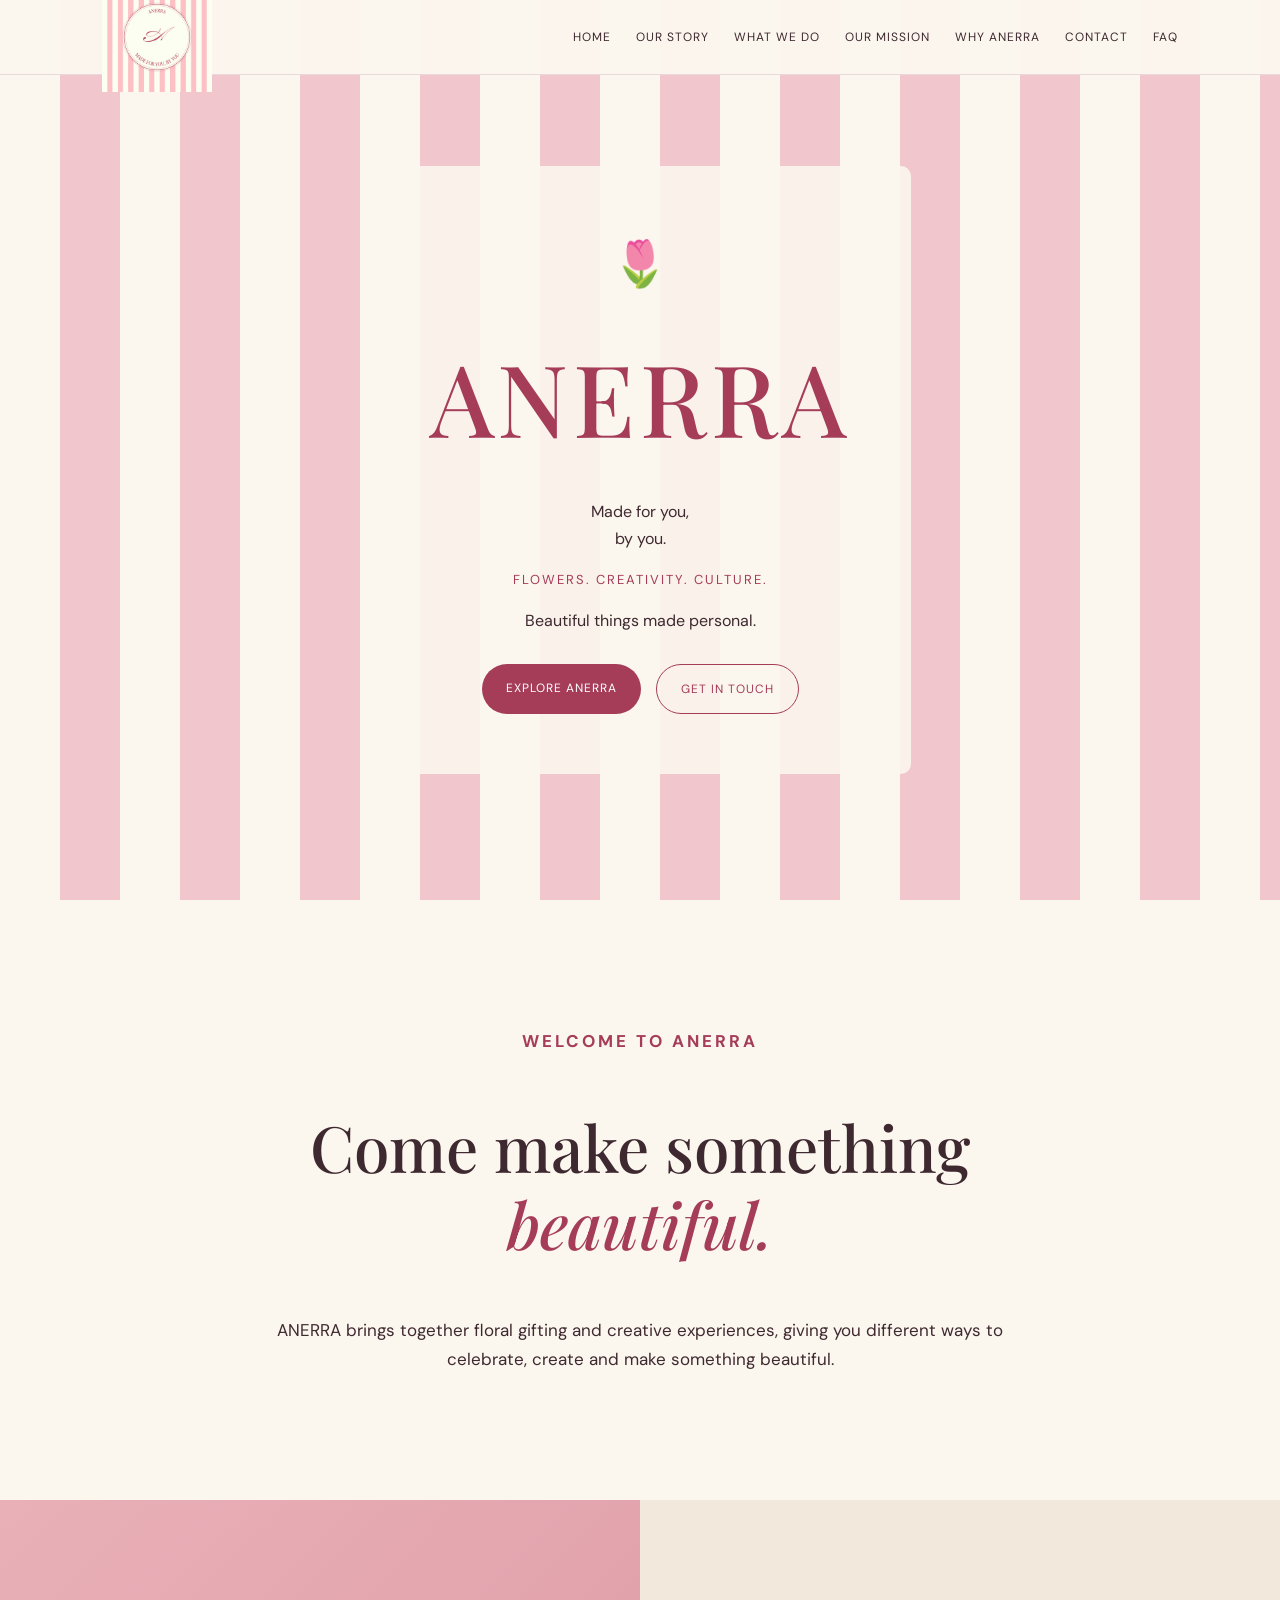
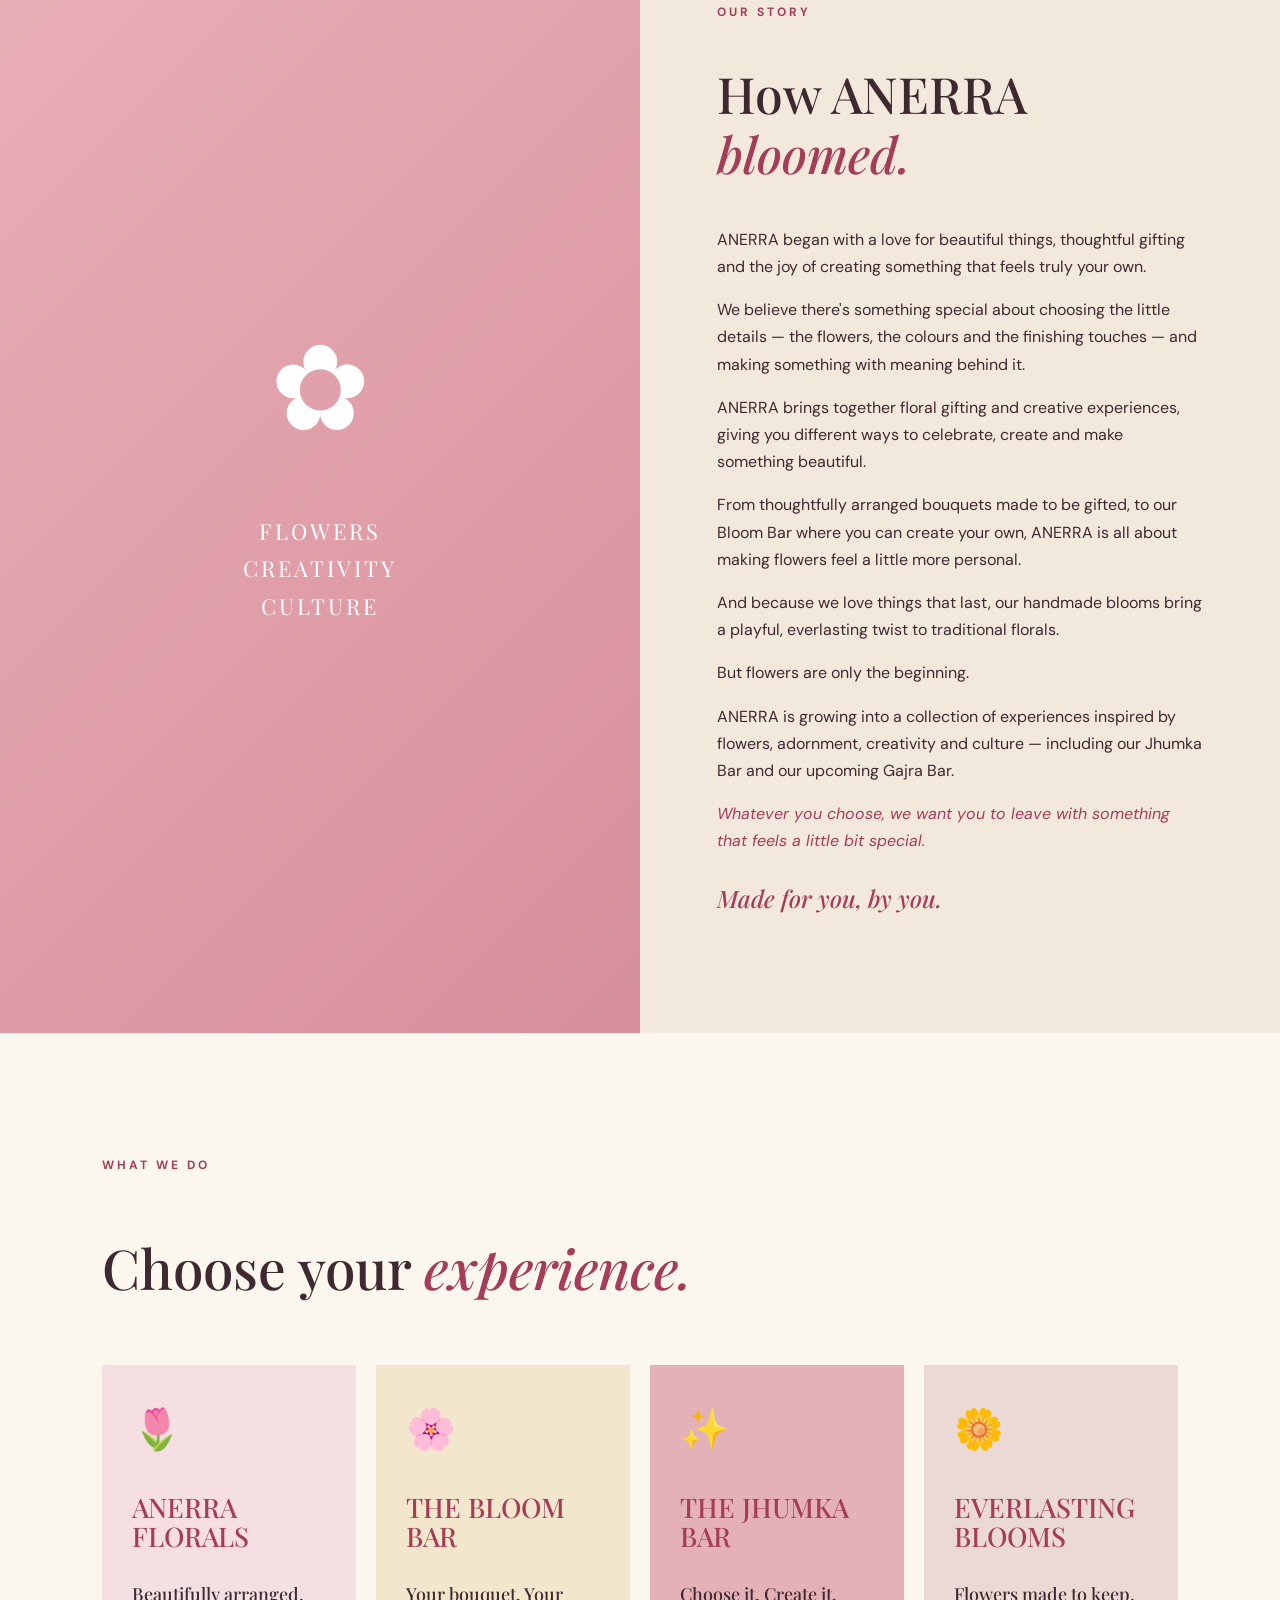
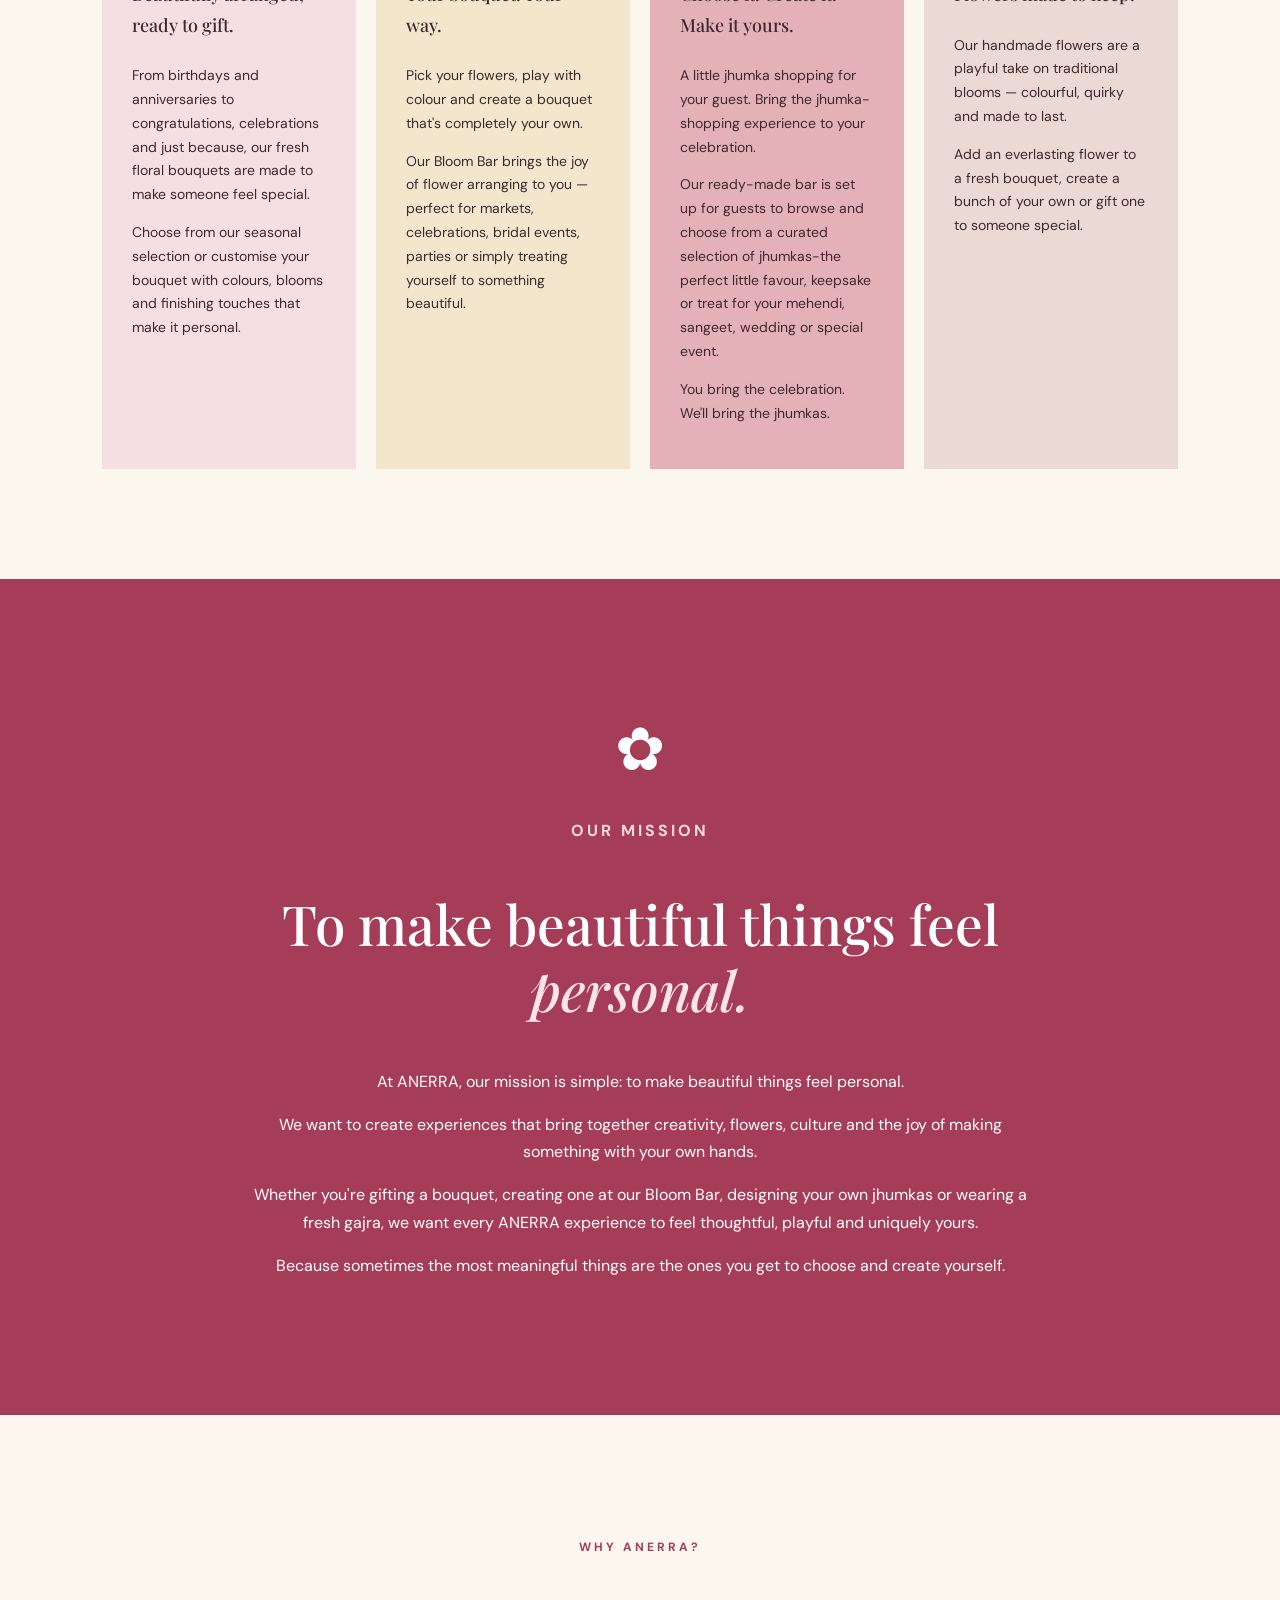
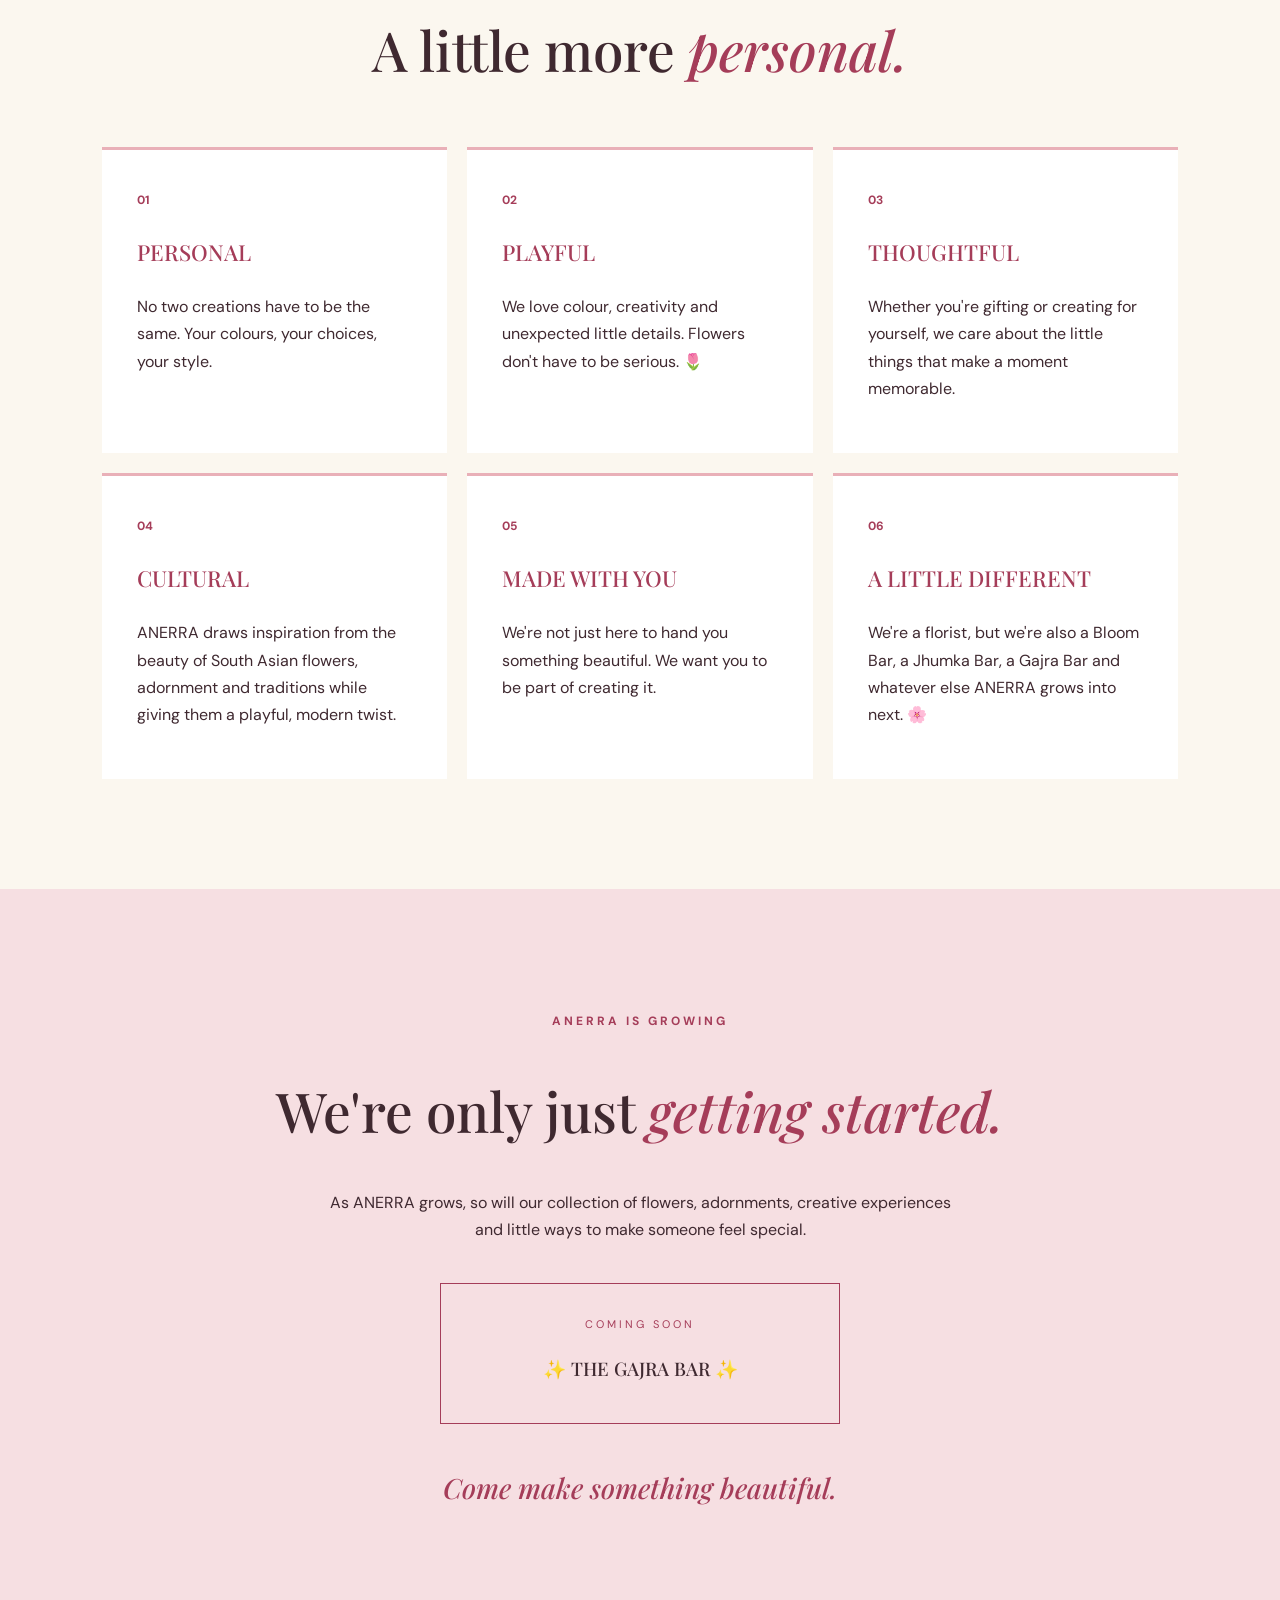
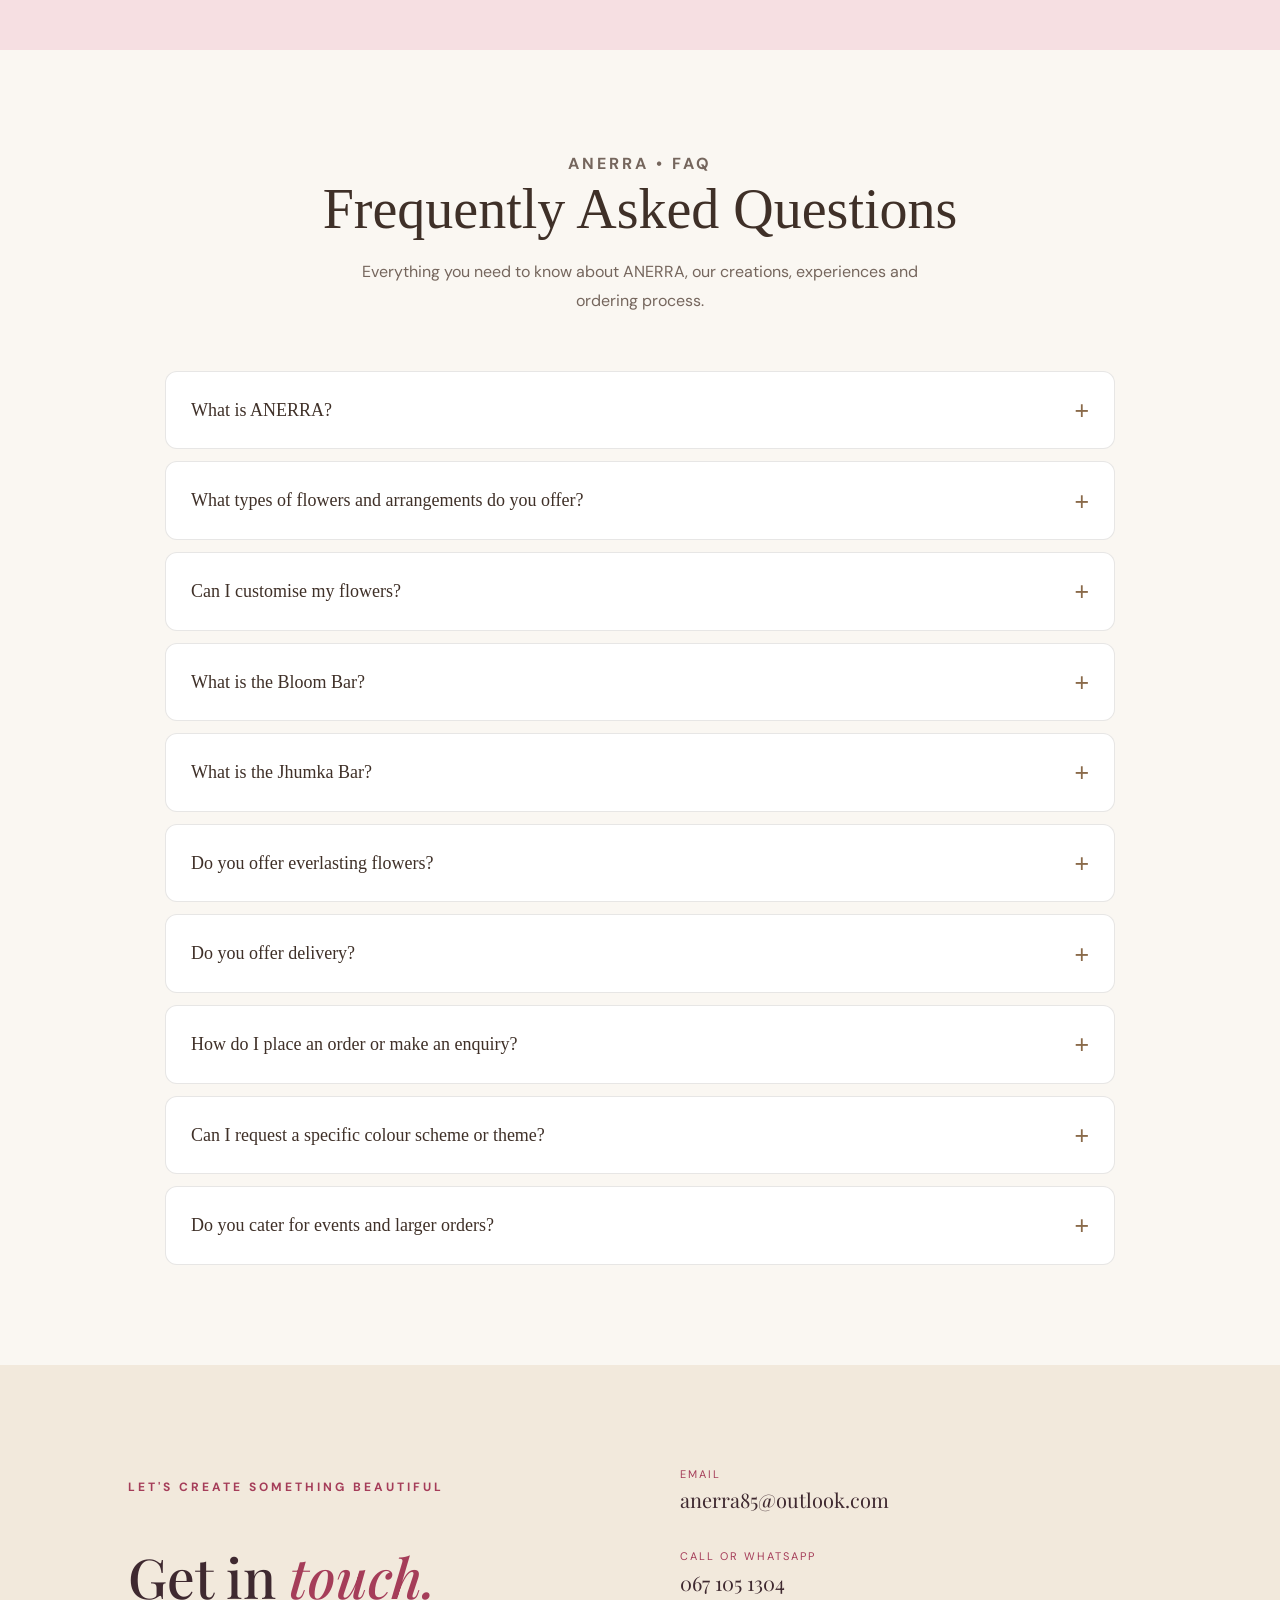
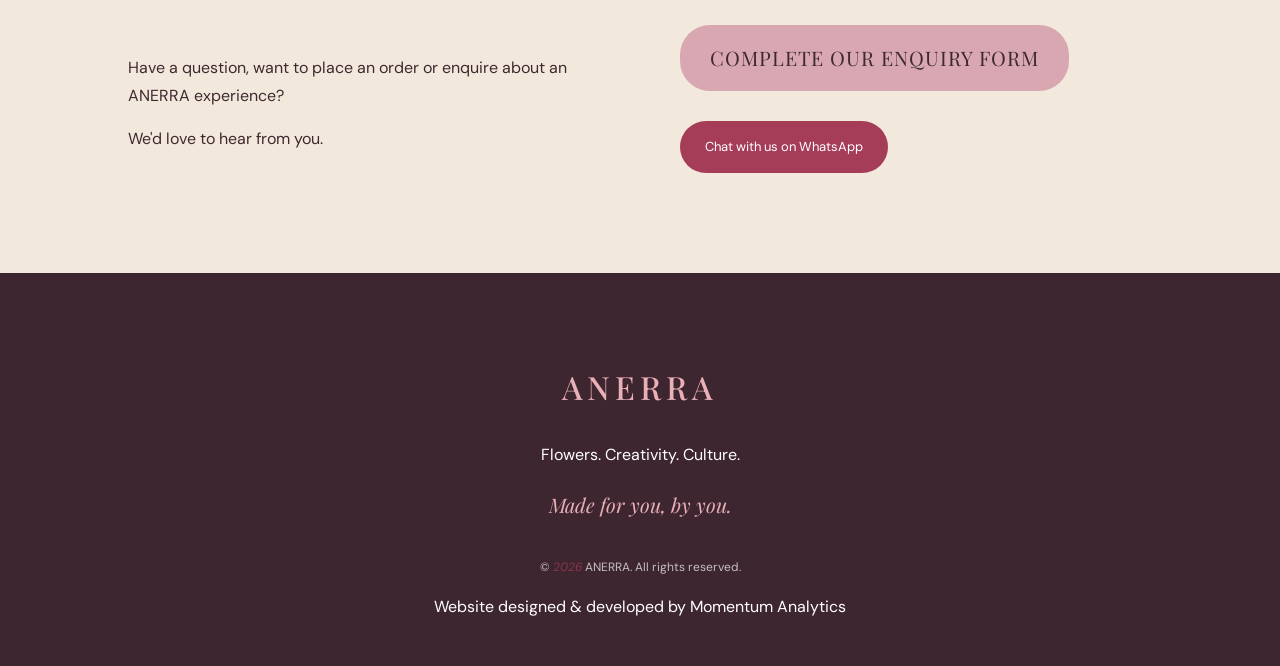
==== commit 25ab35f5: "Update footer text for managed by section" ====
--- a/index.html
+++ b/index.html
@@ -714,7 +714,7 @@
             © <span id="year"></span> ANERRA.
             All rights reserved.
         </p>
-        <p class="managed-by">Managed by Momentum Analytics</p>
+        <p class="managed-by">Website designed & developed by Momentum Analytics</p>
 
     </footer>
 
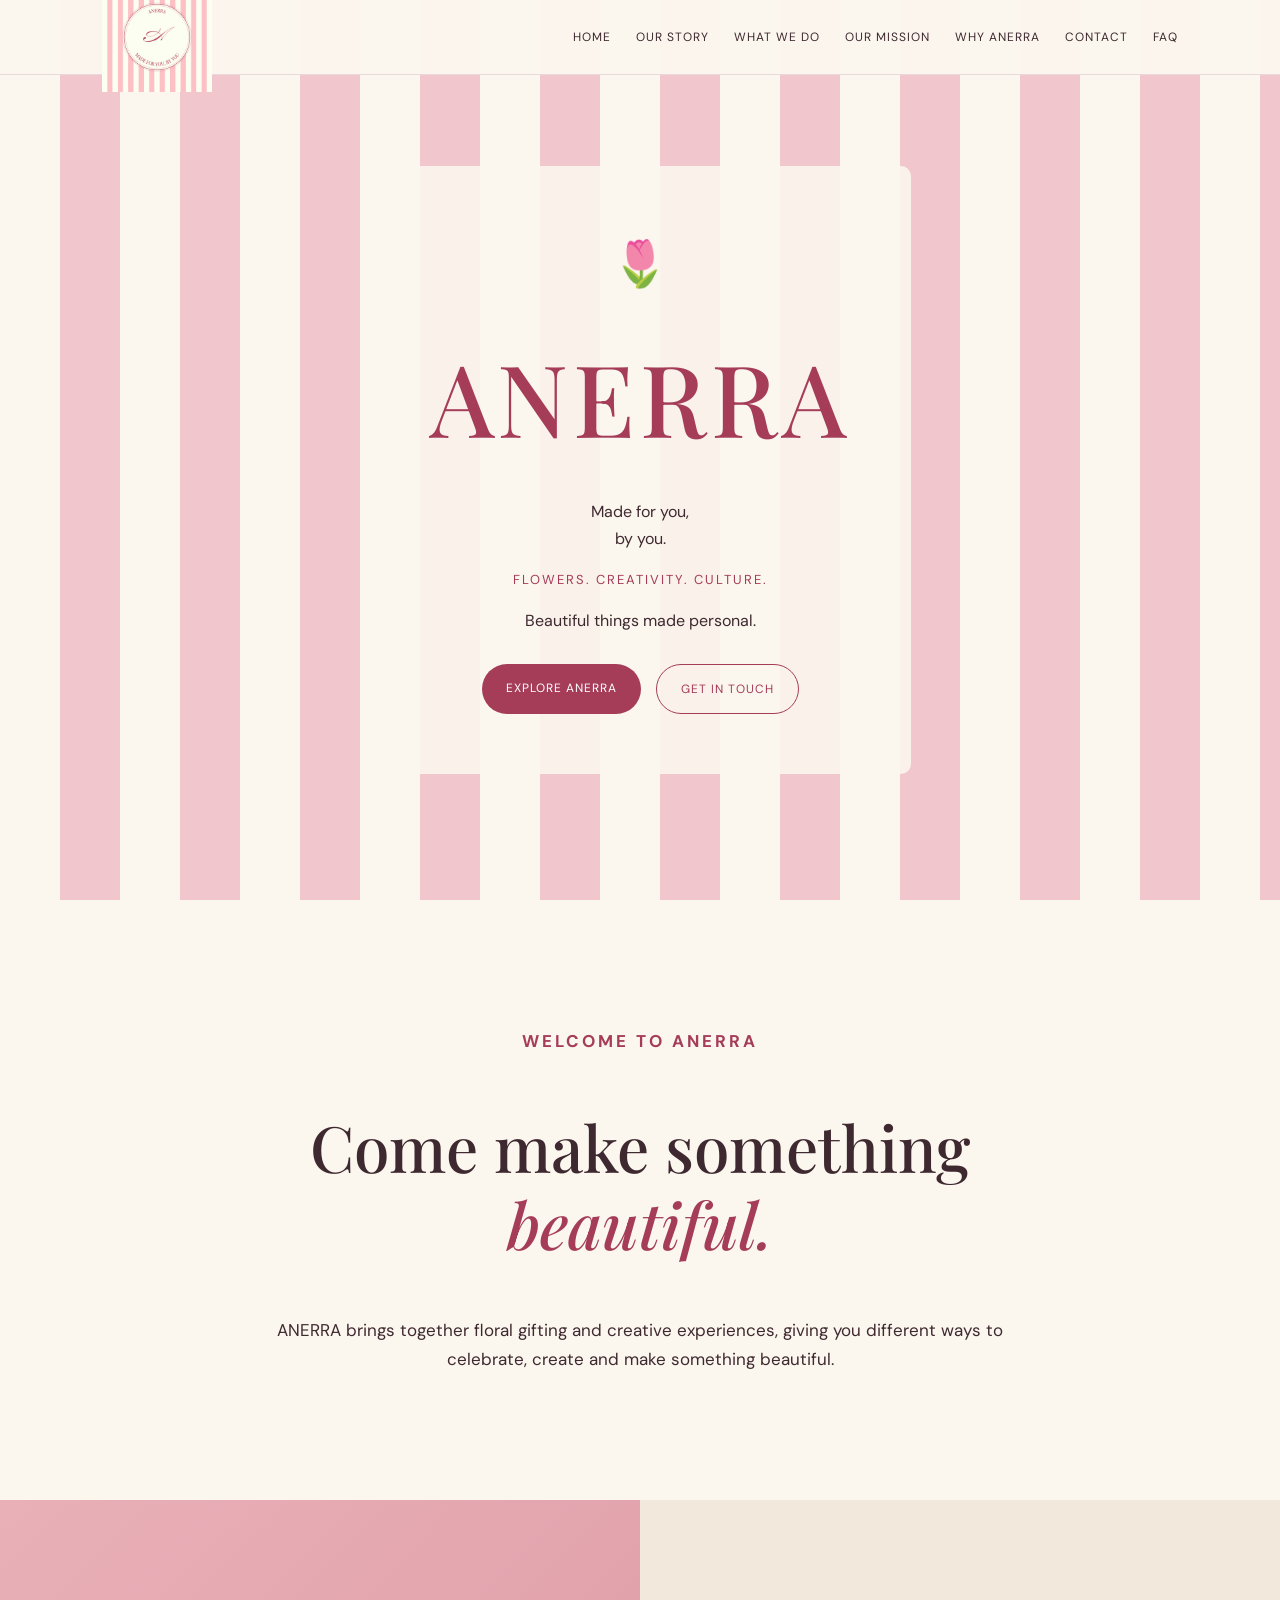
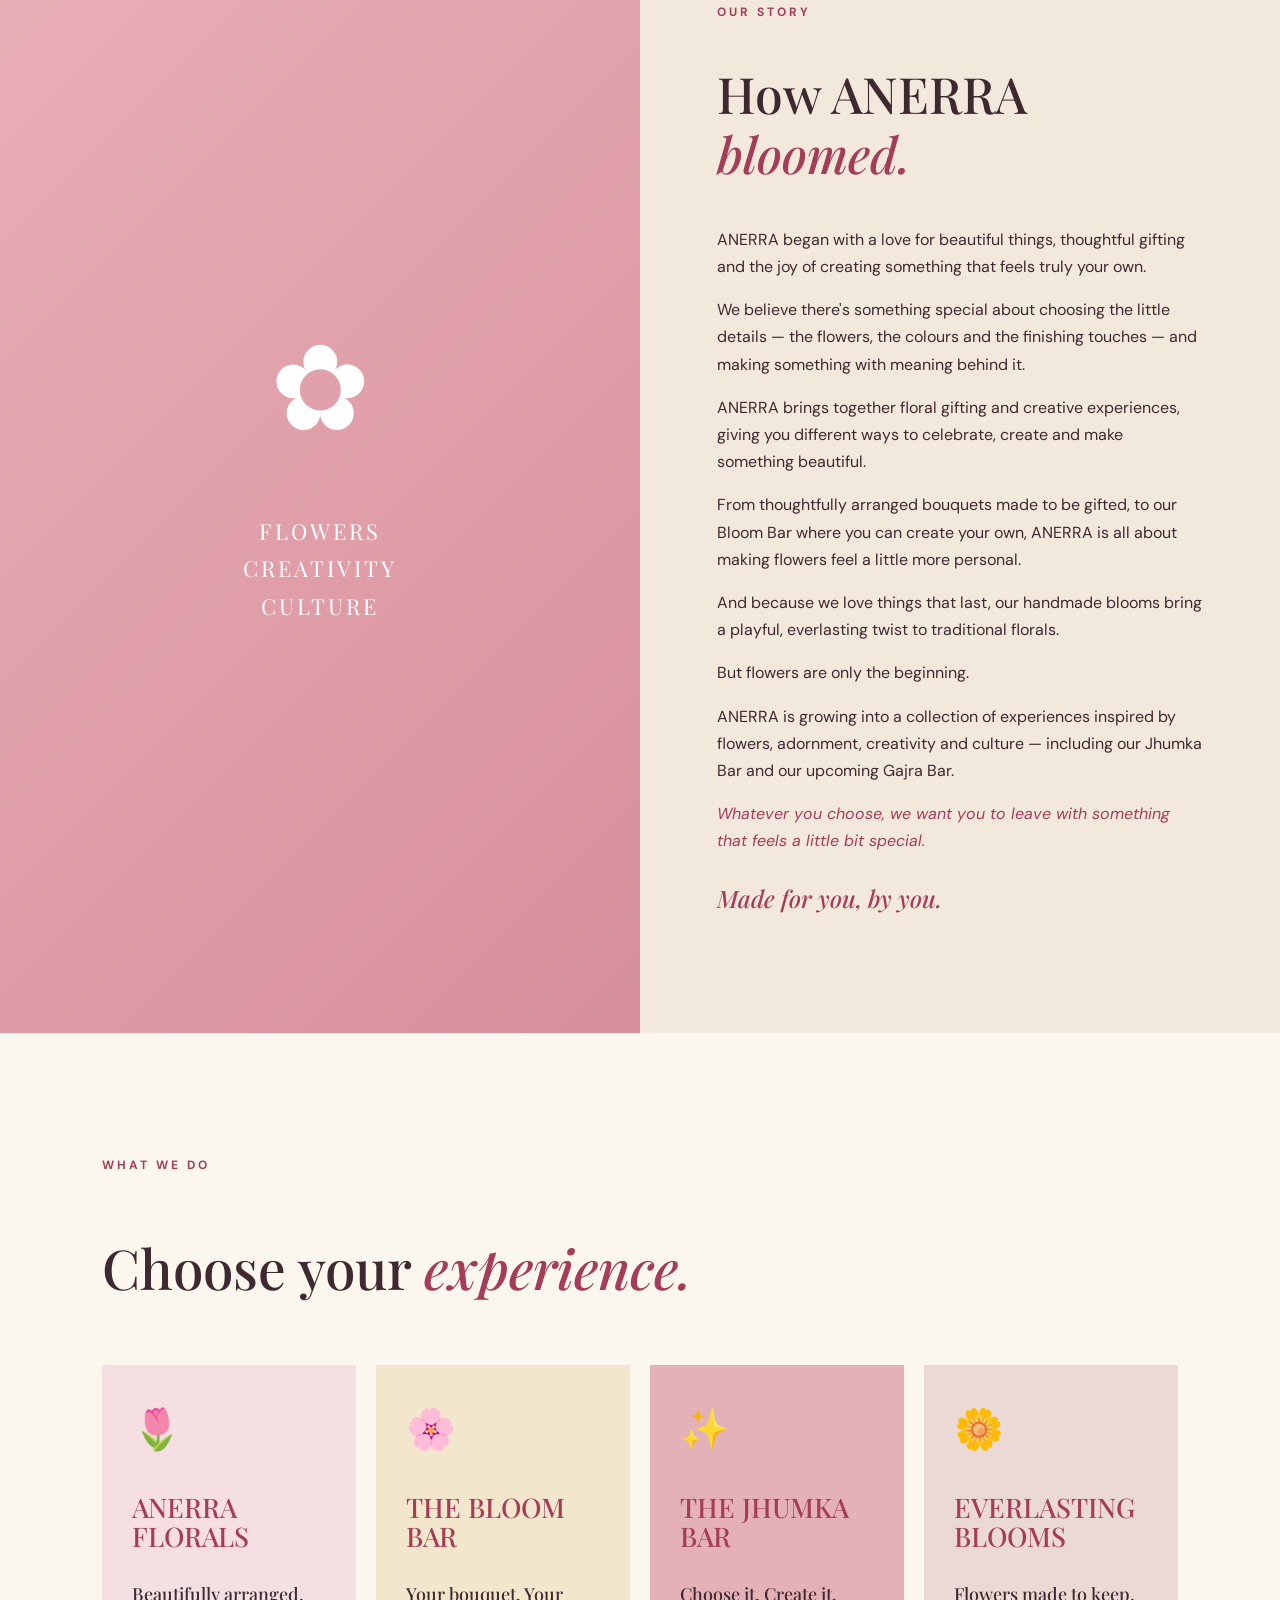
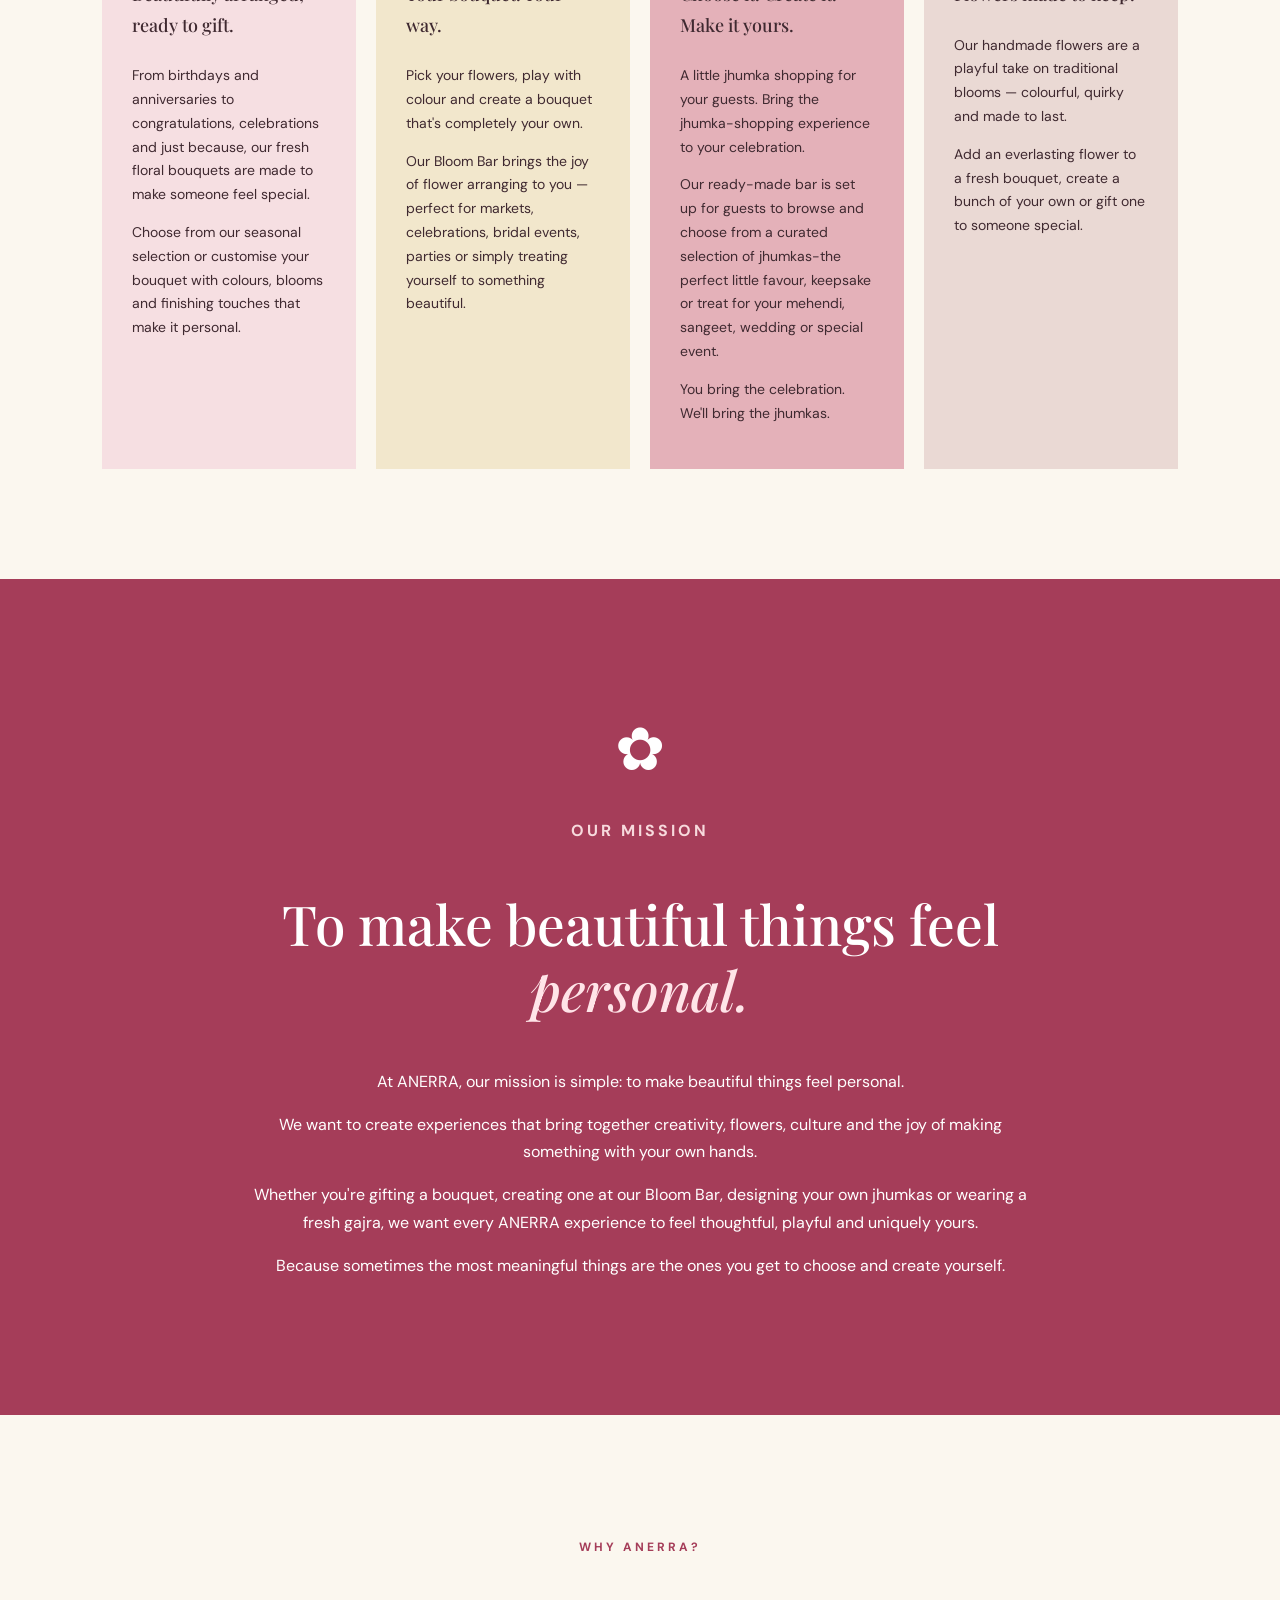
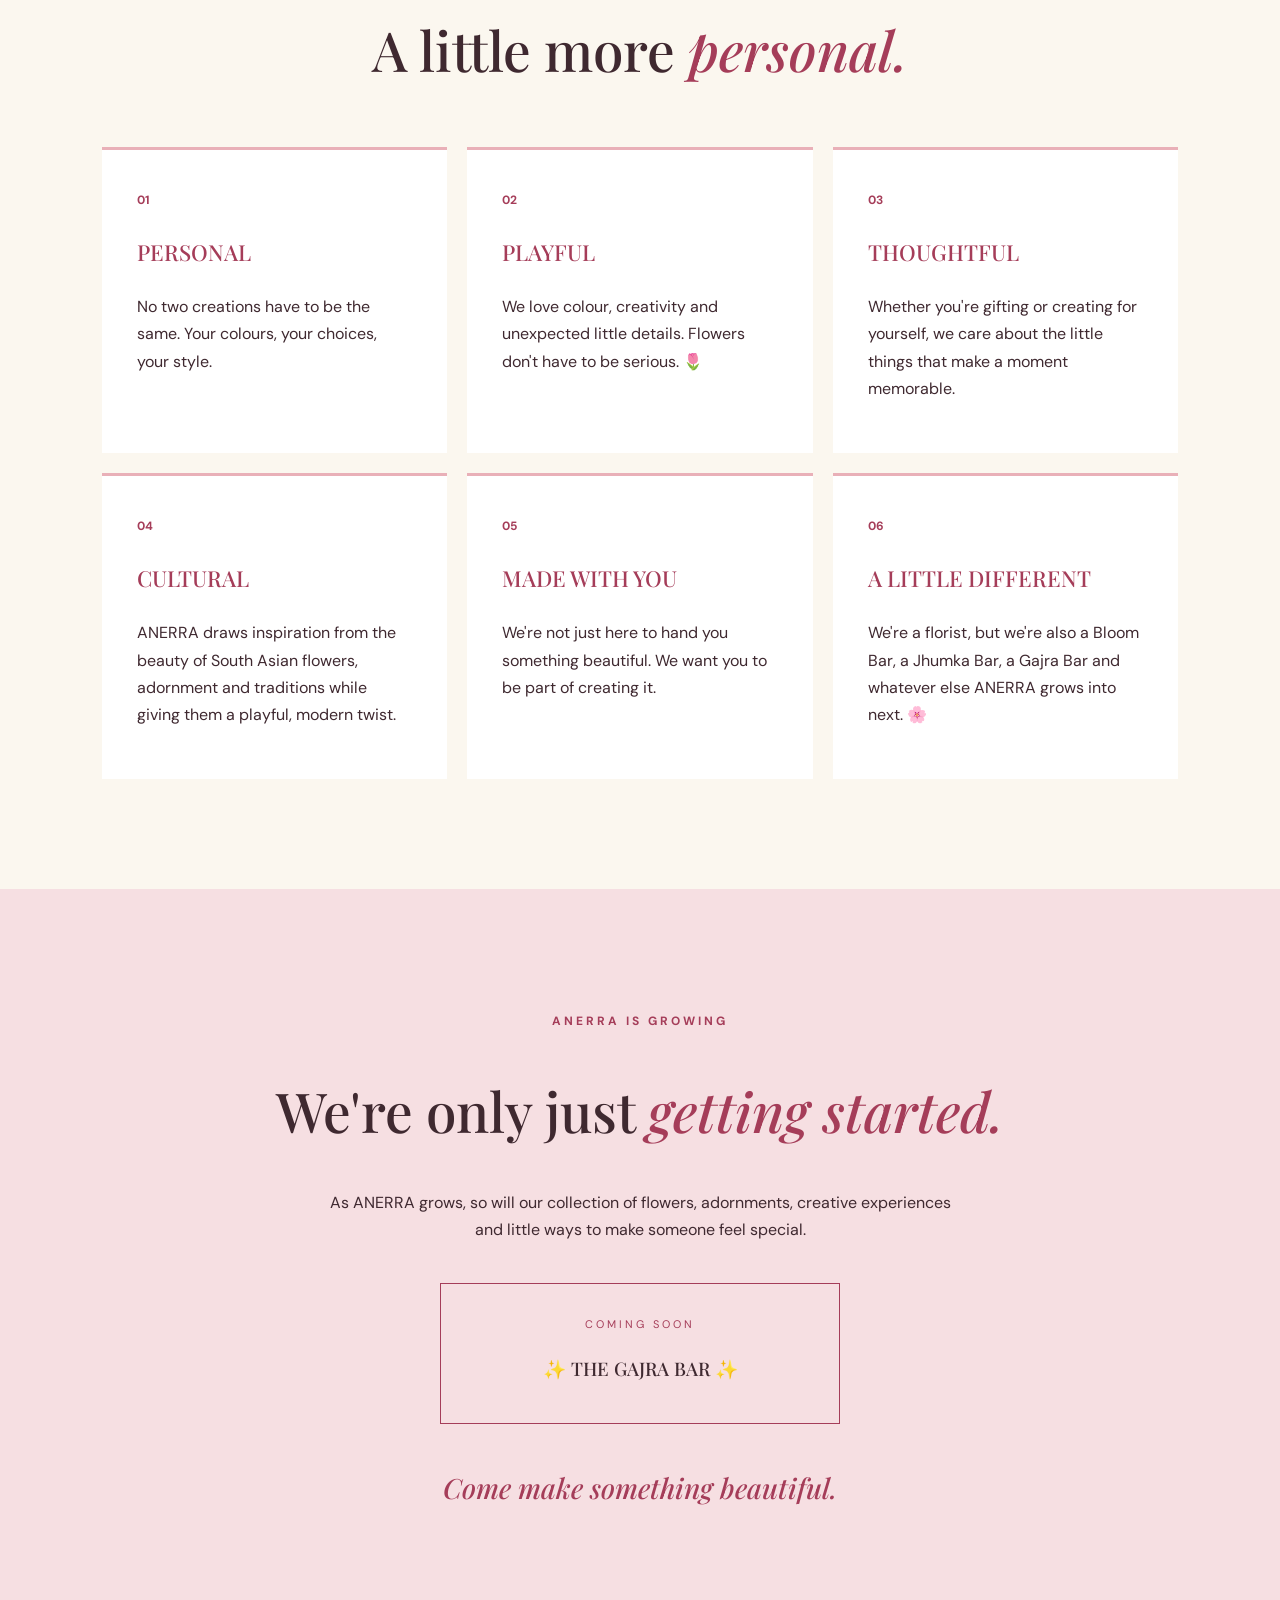
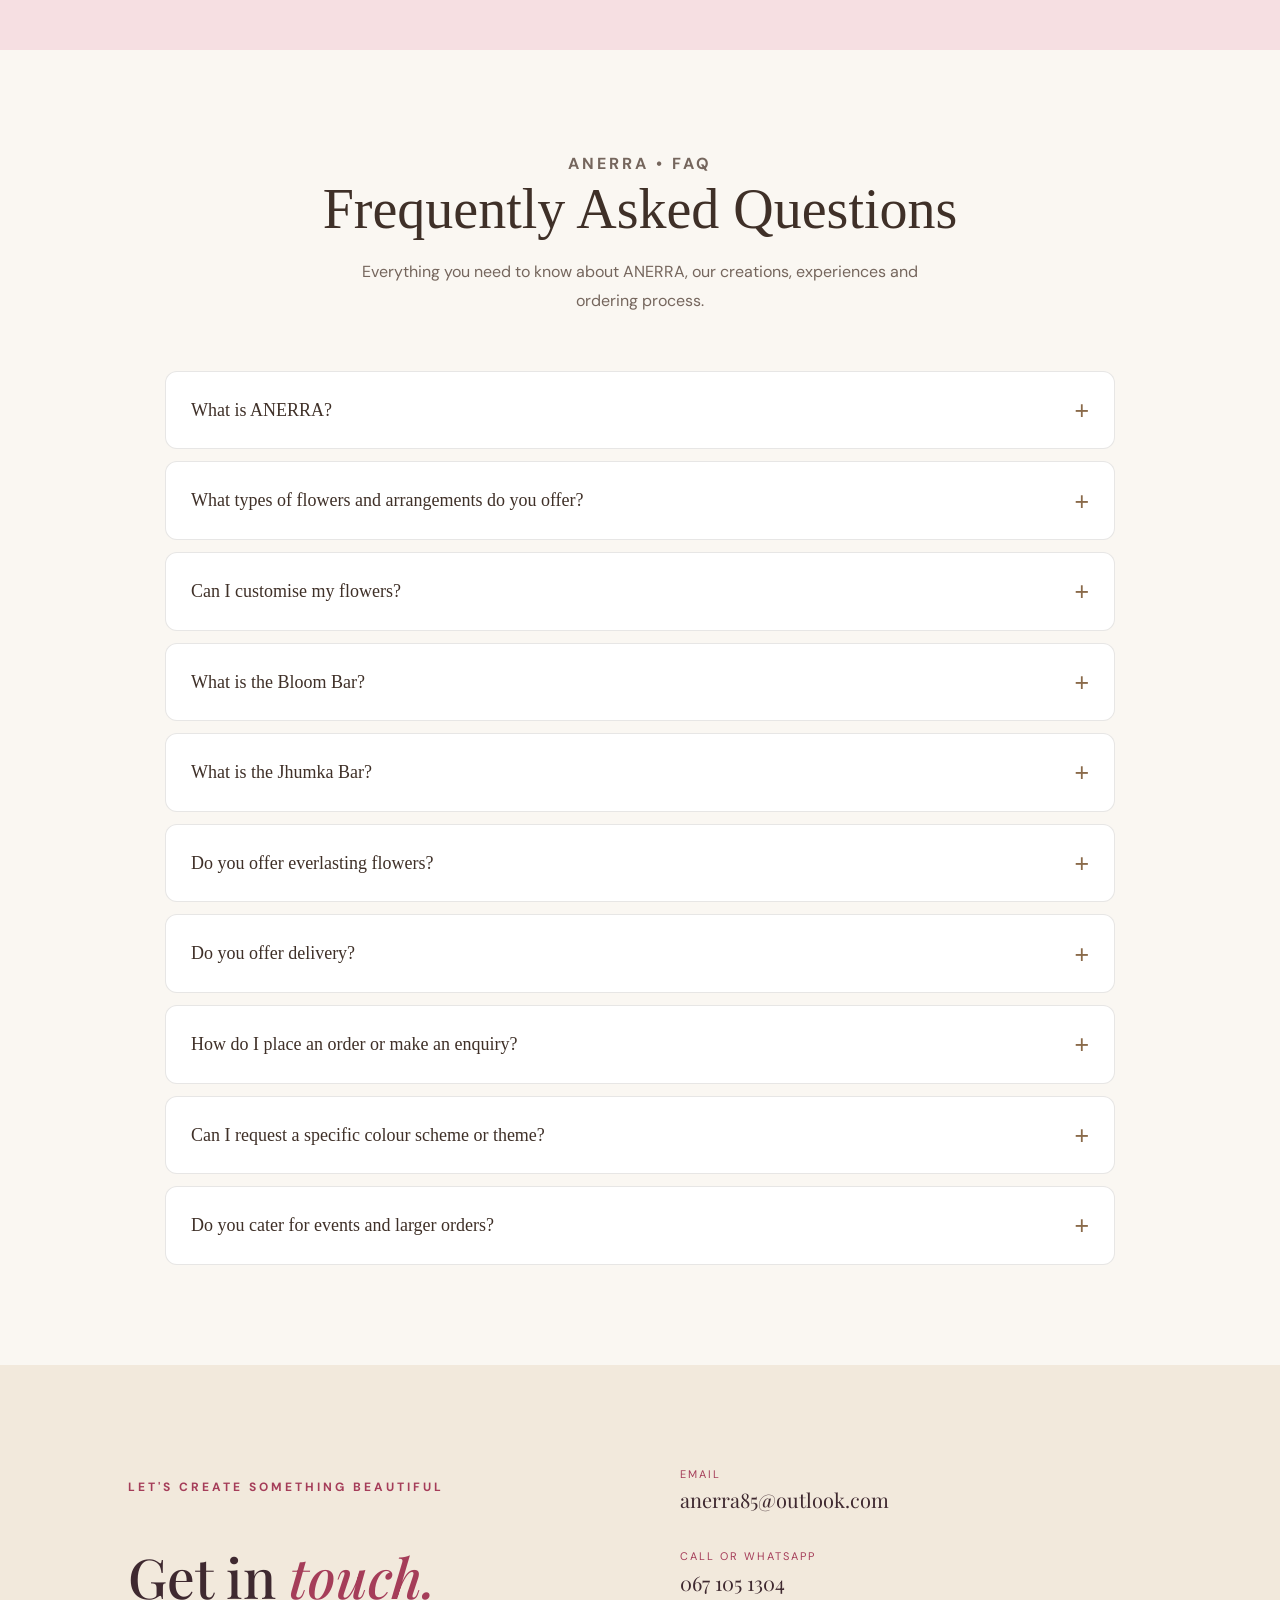
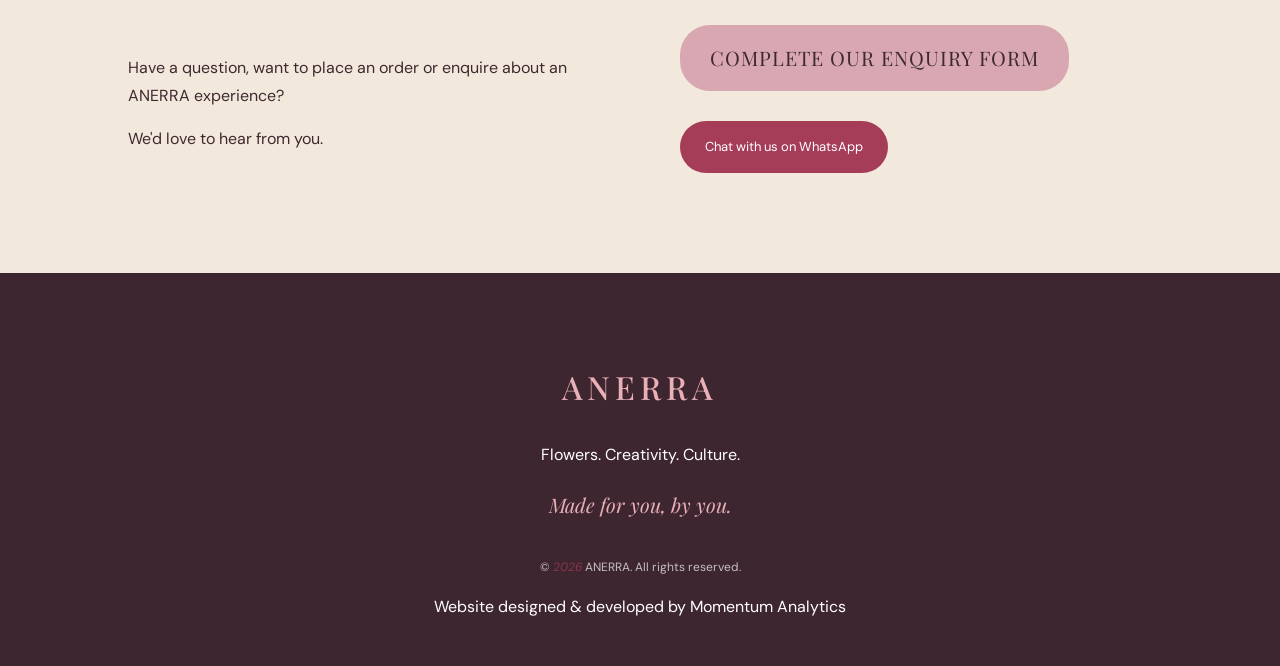
==== commit 80b7b846: "Fix typo in guest description" ====
--- a/index.html
+++ b/index.html
@@ -267,7 +267,7 @@
                 </h4>
 
                 <p>
-                    A little jhumka shopping for your guest.
+                    A little jhumka shopping for your guests.
                     Bring the jhumka-shopping experience to your celebration.
                 </p>
 
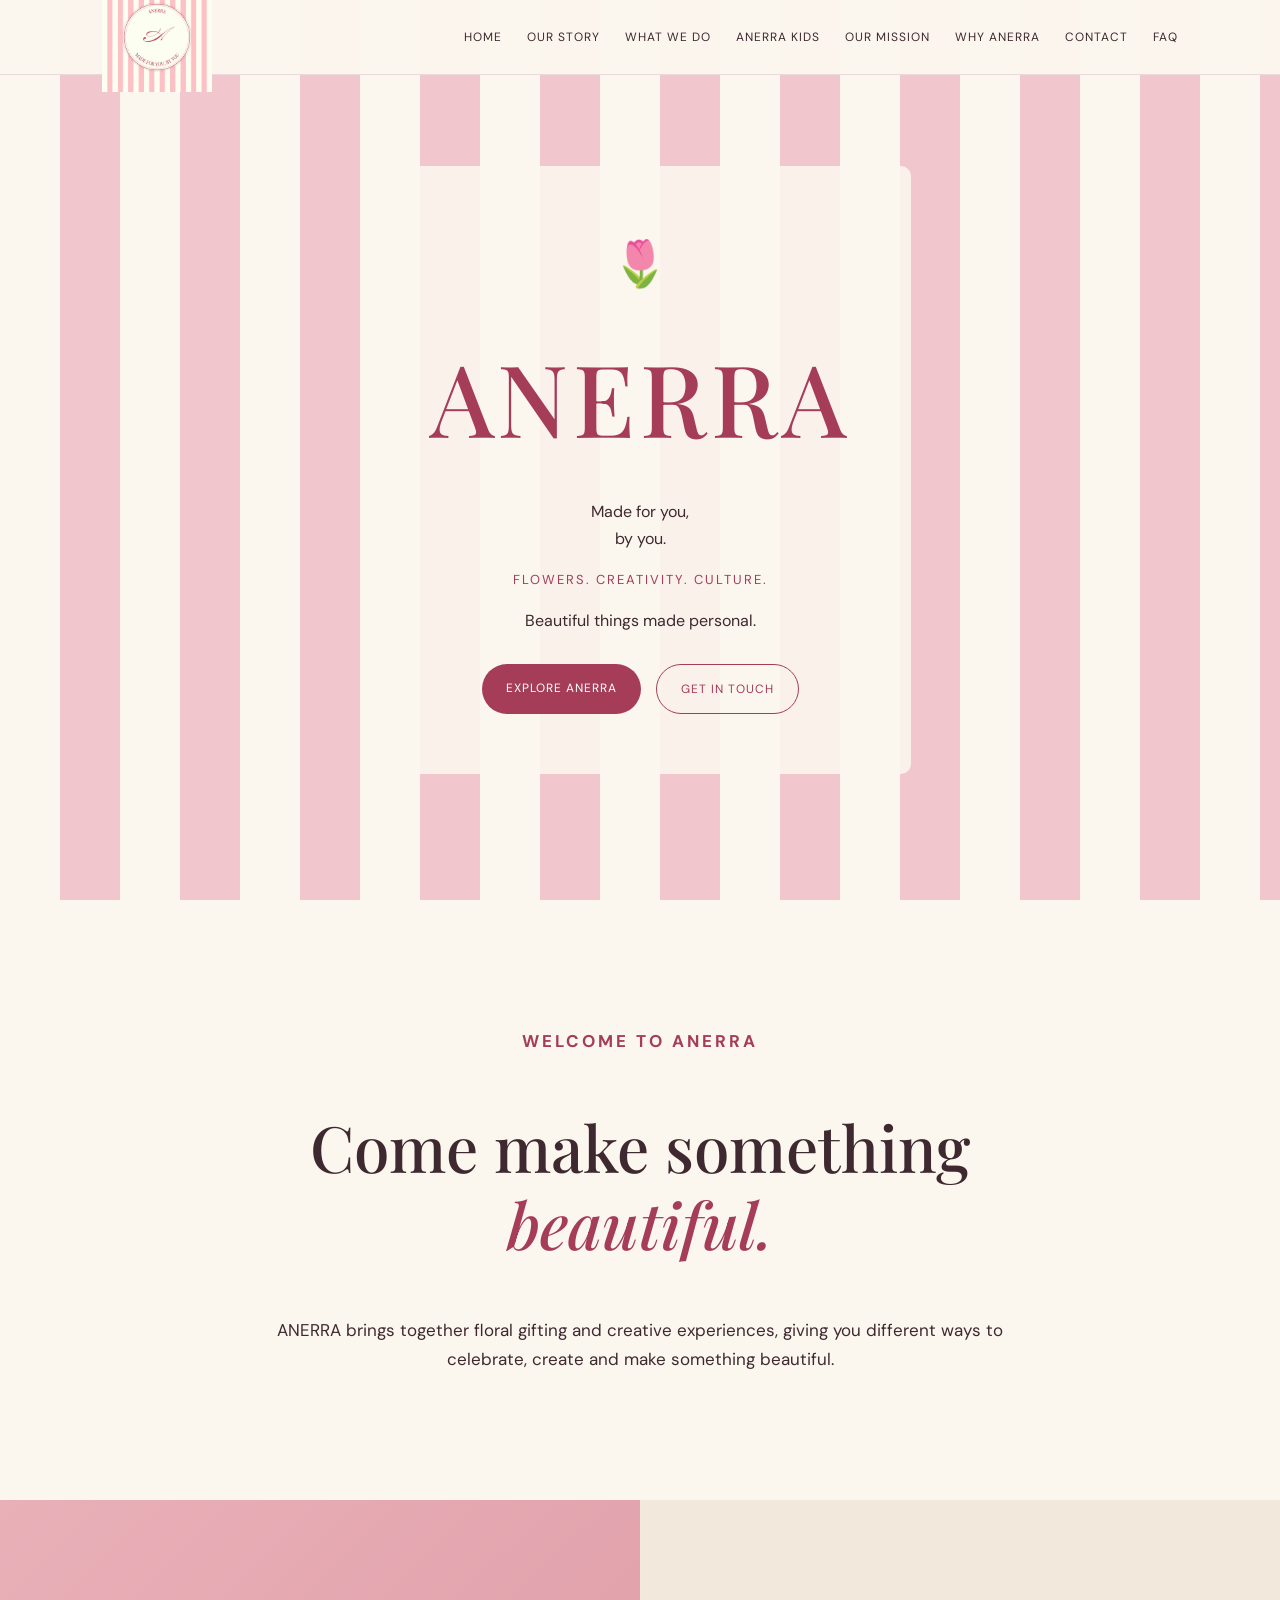
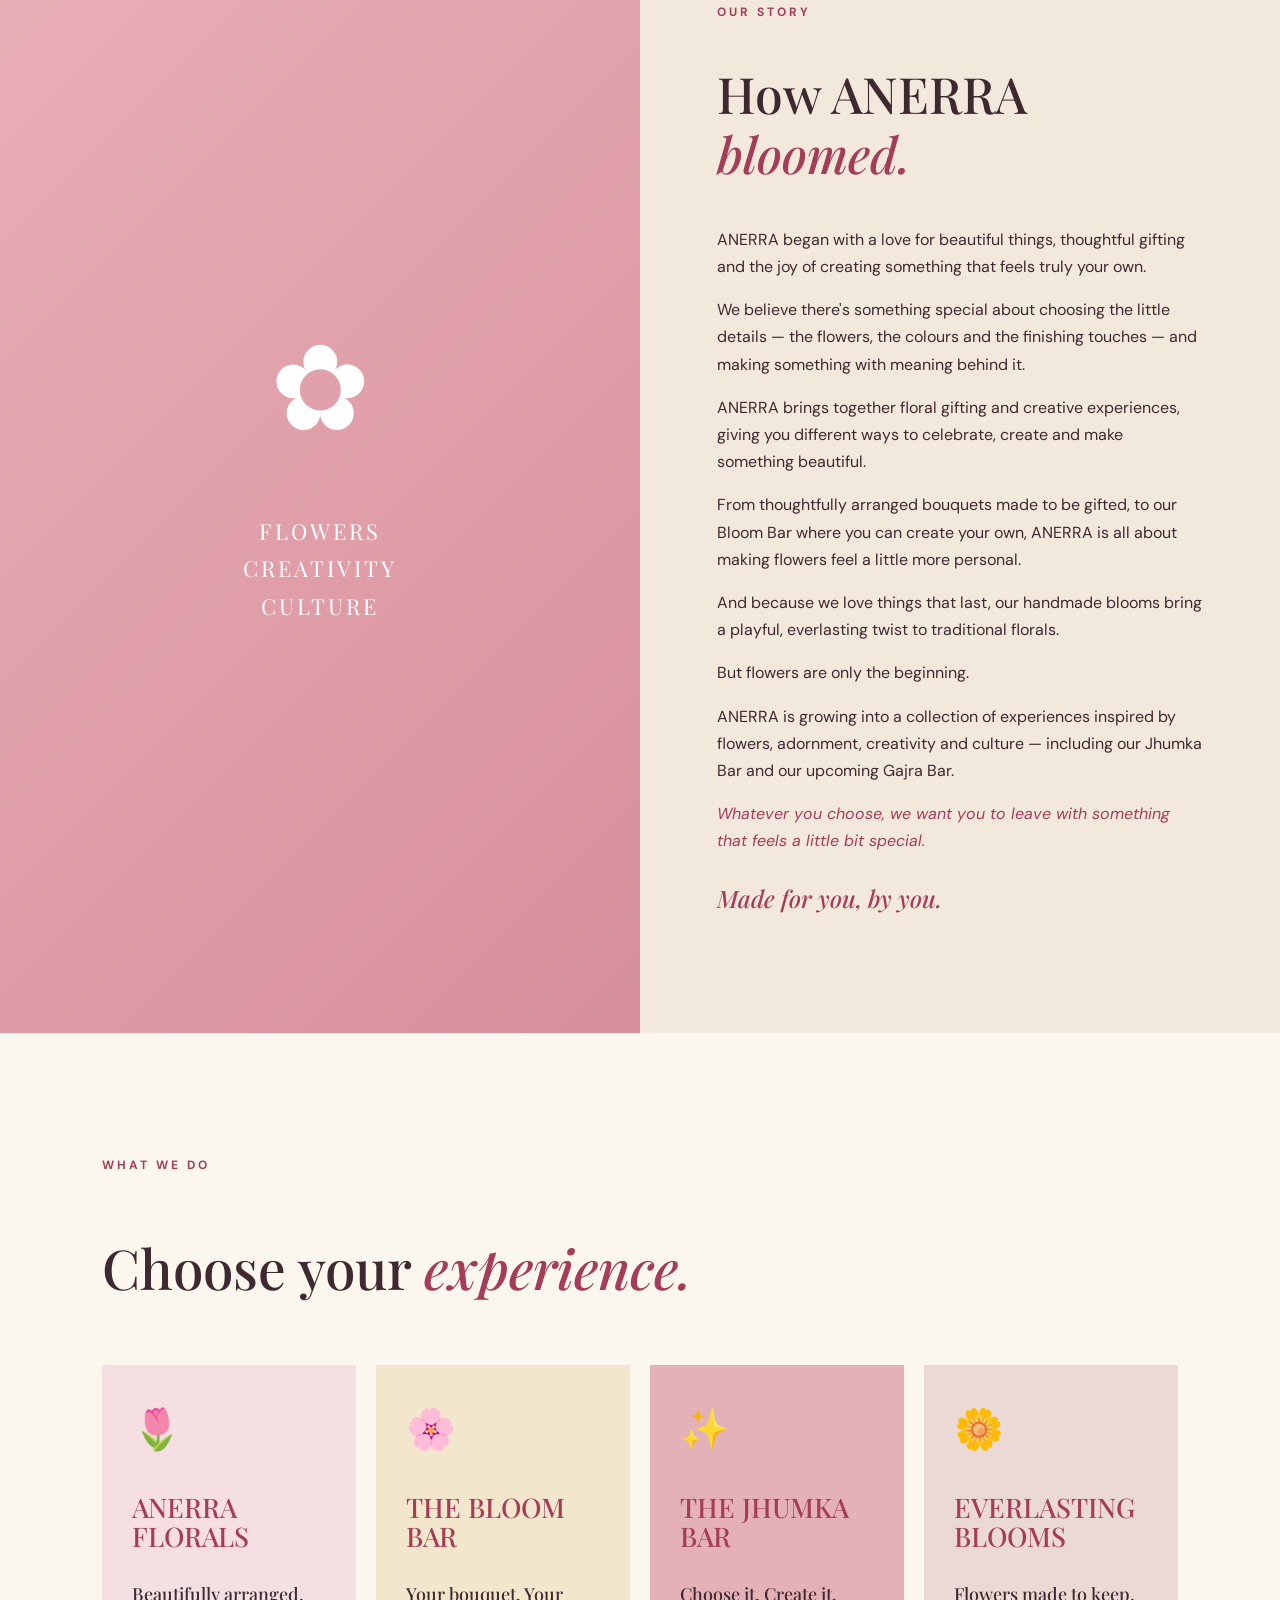
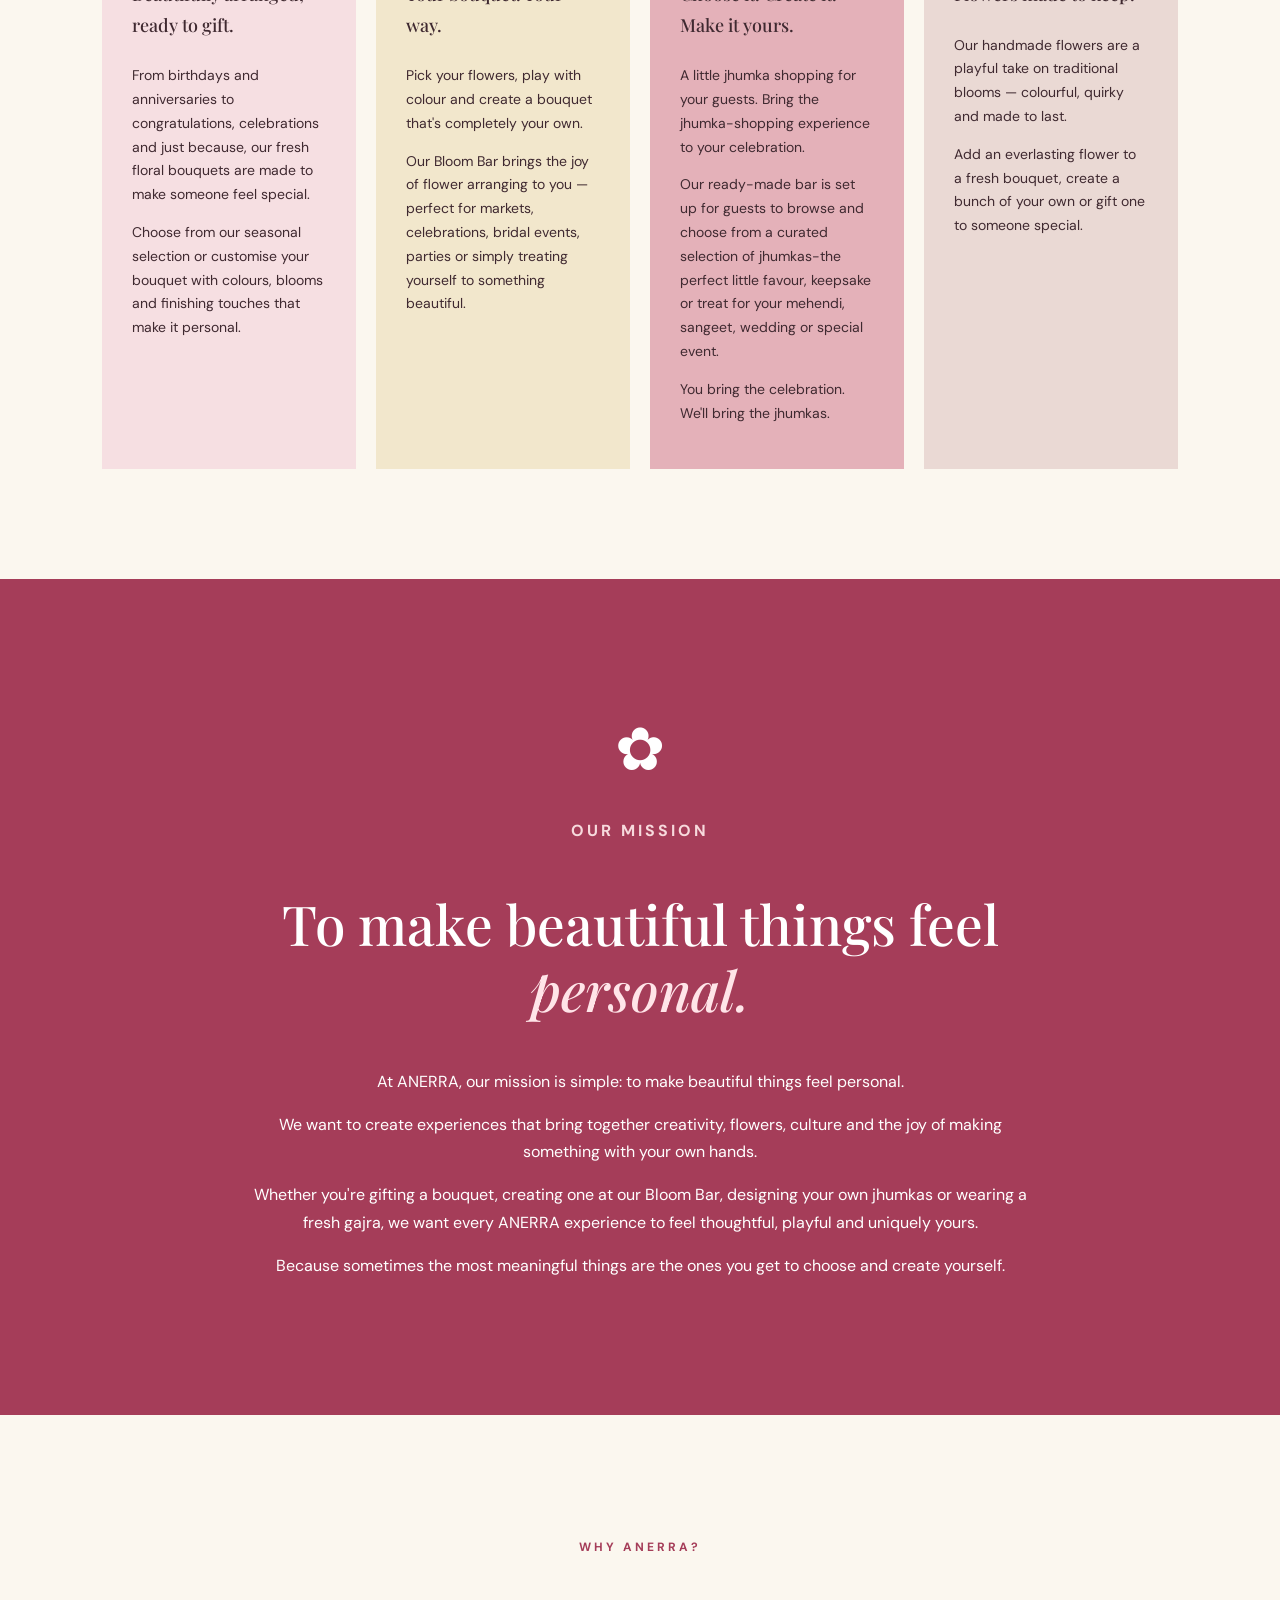
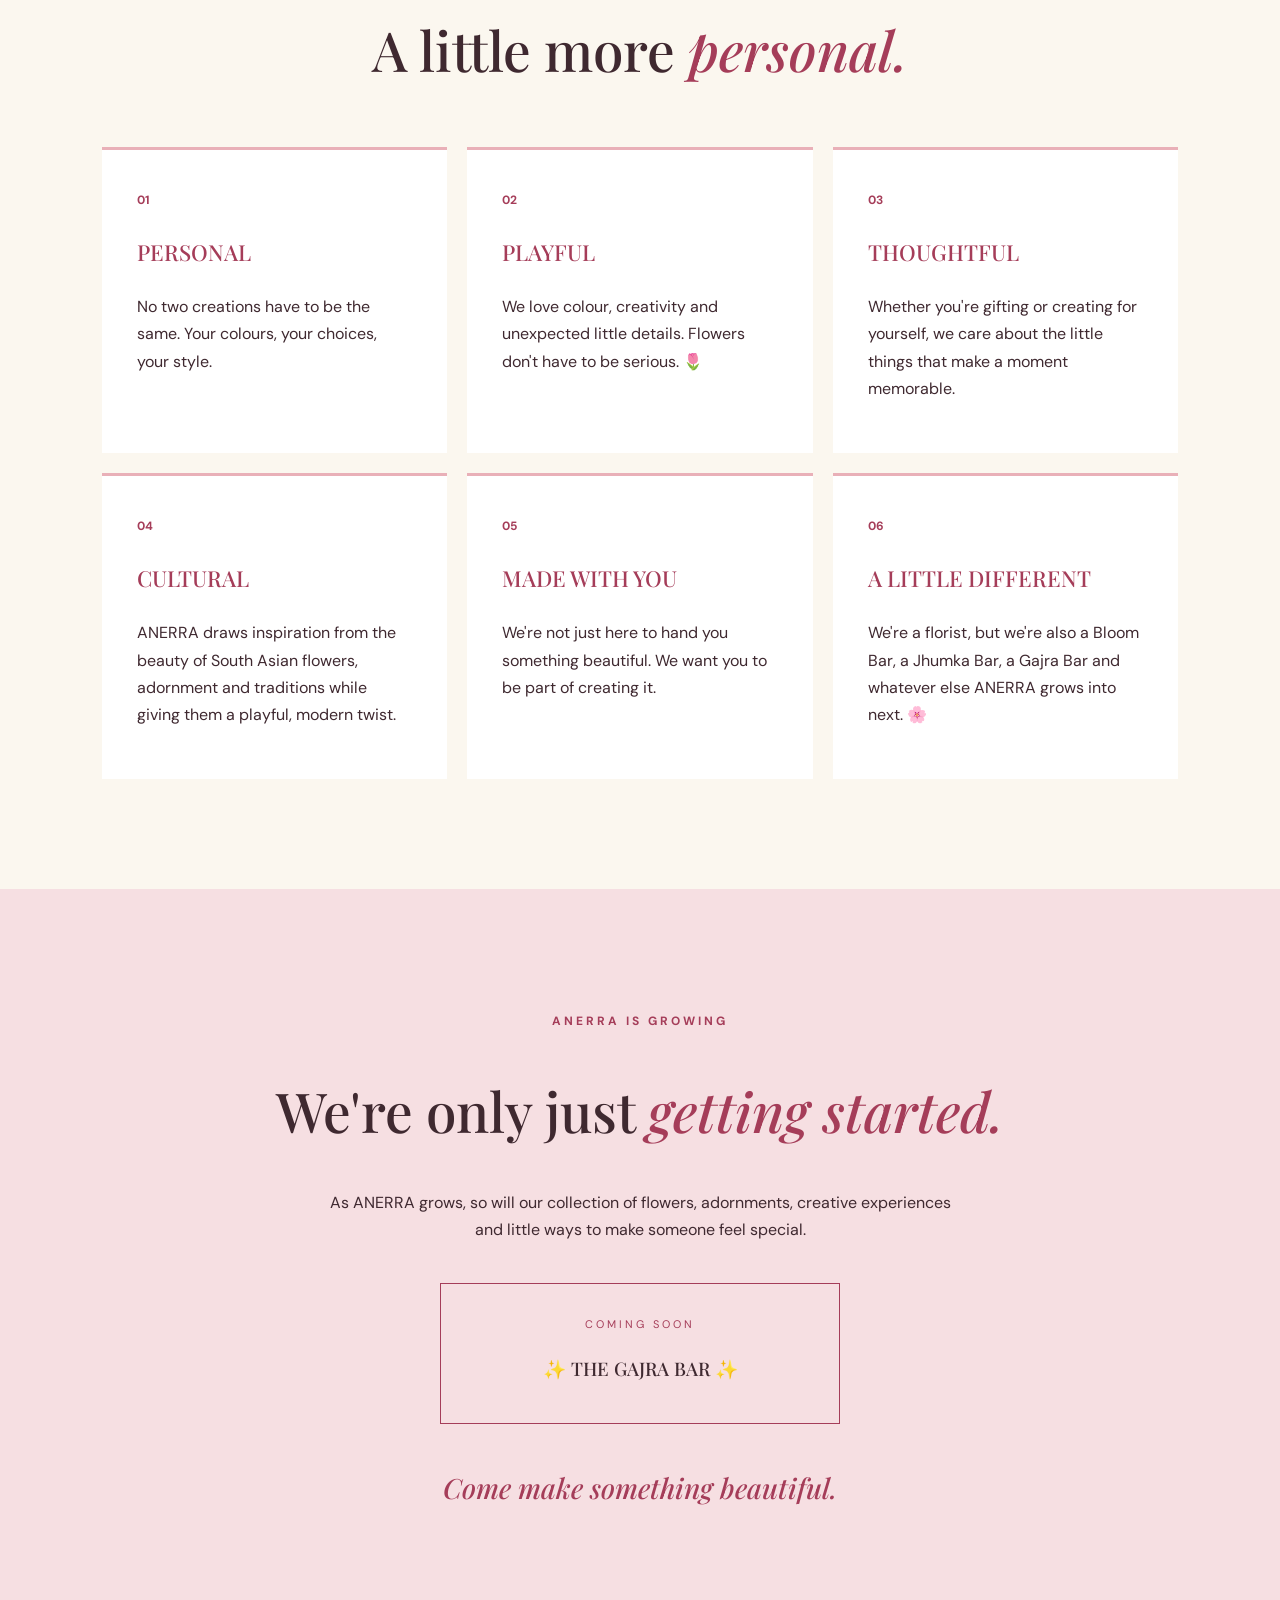
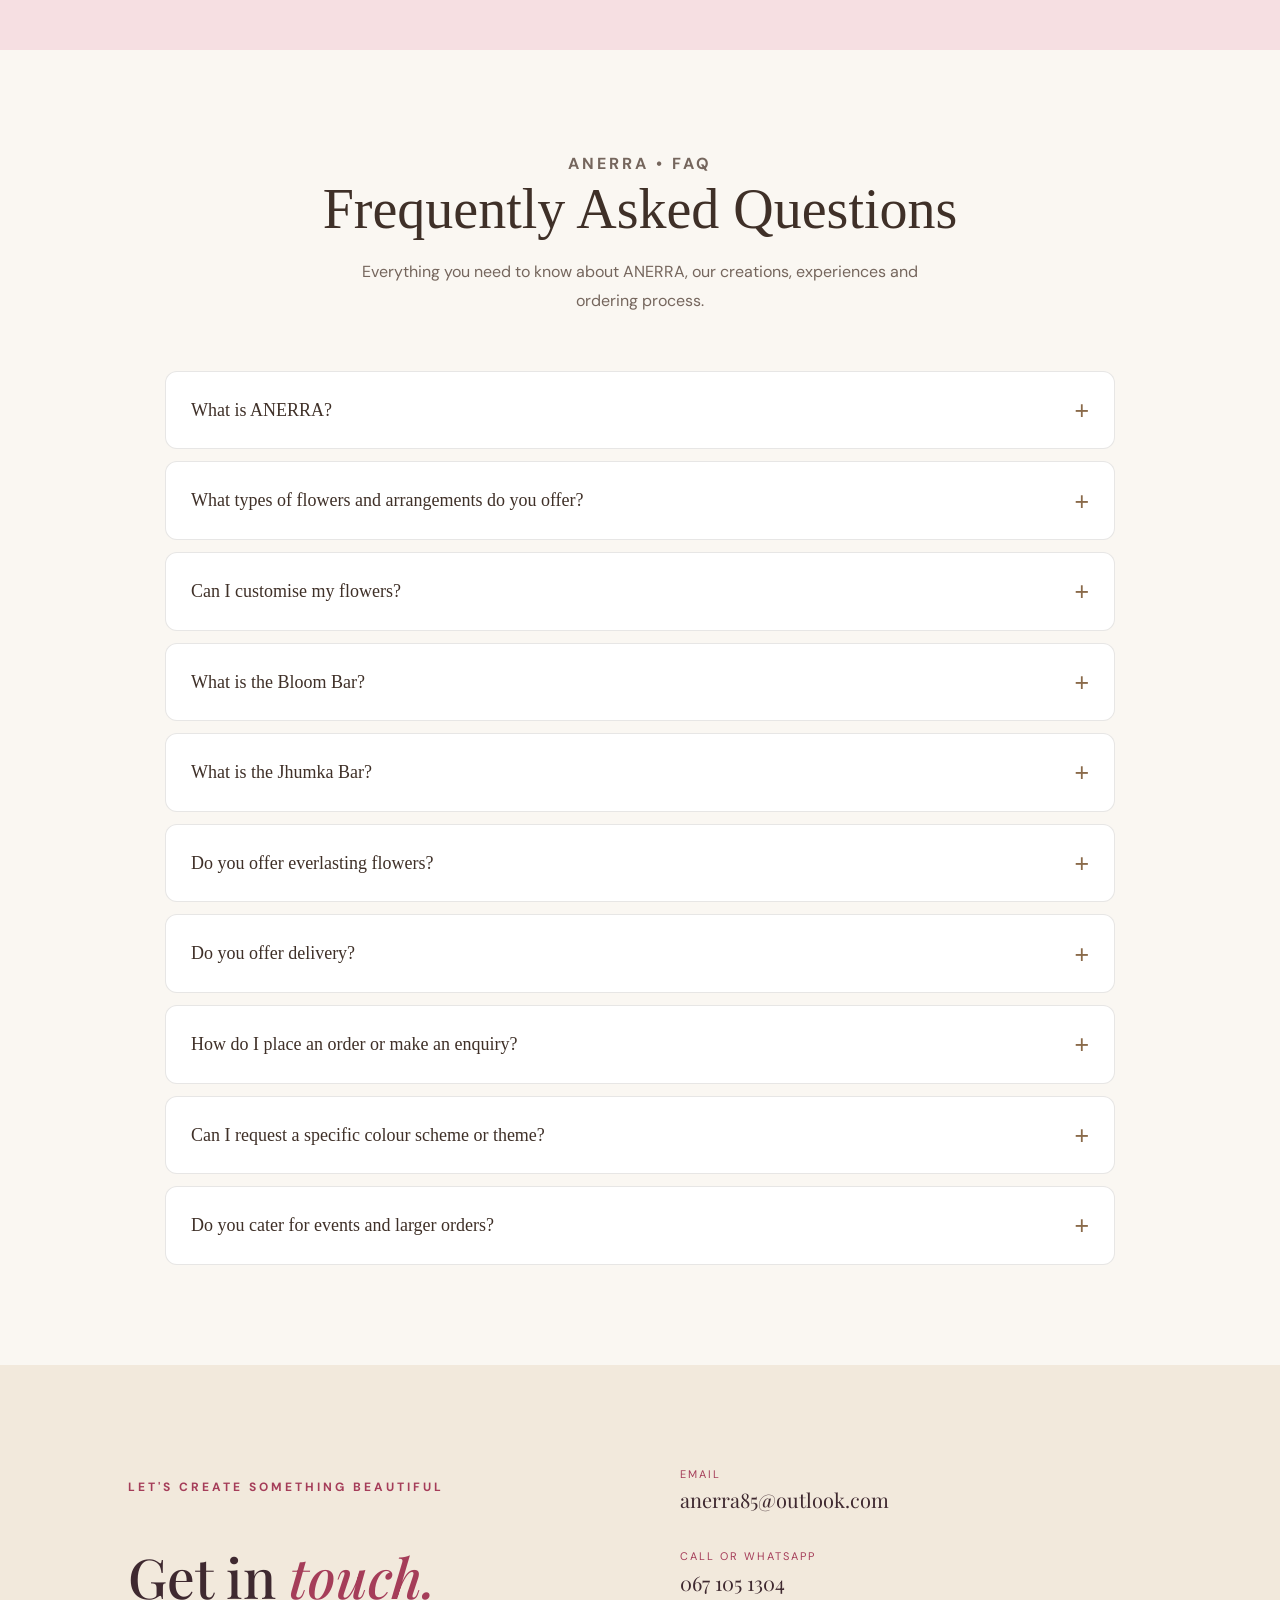
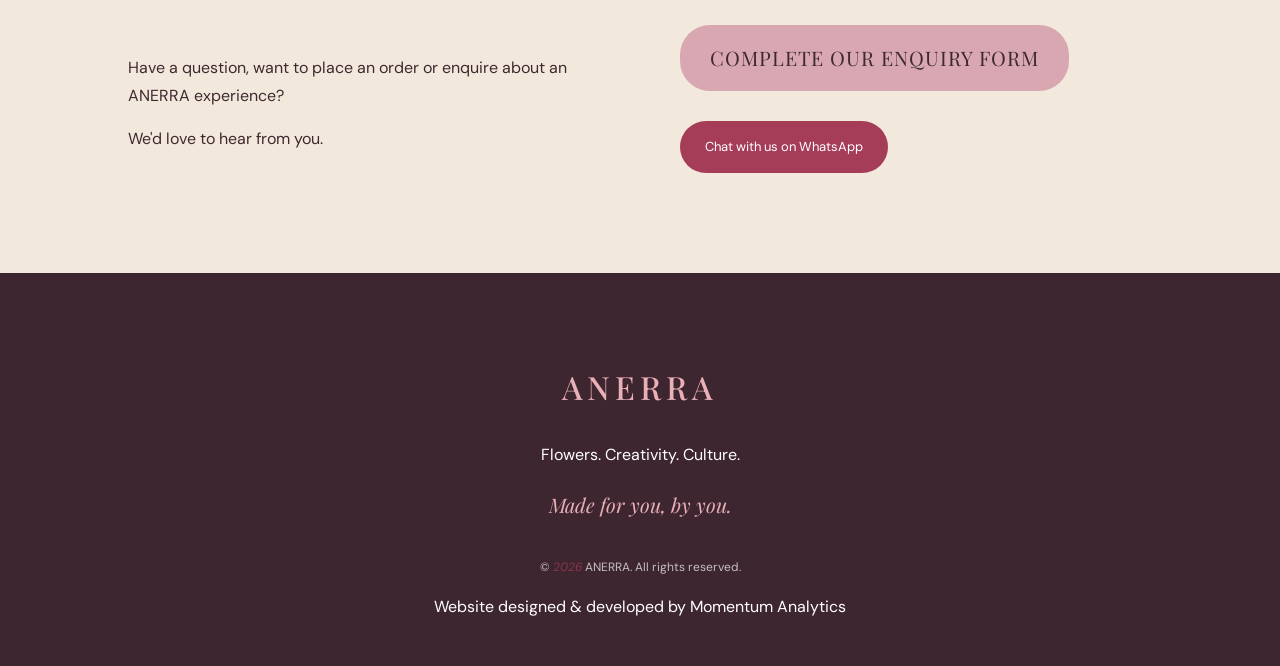
==== commit 7c0be5d6: "Add link to ANERRA Kids in navigation menu" ====
--- a/index.html
+++ b/index.html
@@ -35,6 +35,7 @@
             <a href="#home">Home</a>
             <a href="#story">Our Story</a>
             <a href="#services">What We Do</a>
+            <a href="anerra-kids.html">ANERRA Kids</a>
             <a href="#mission">Our Mission</a>
             <a href="#why">Why ANERRA</a>
             <a href="#contact">Contact</a>
